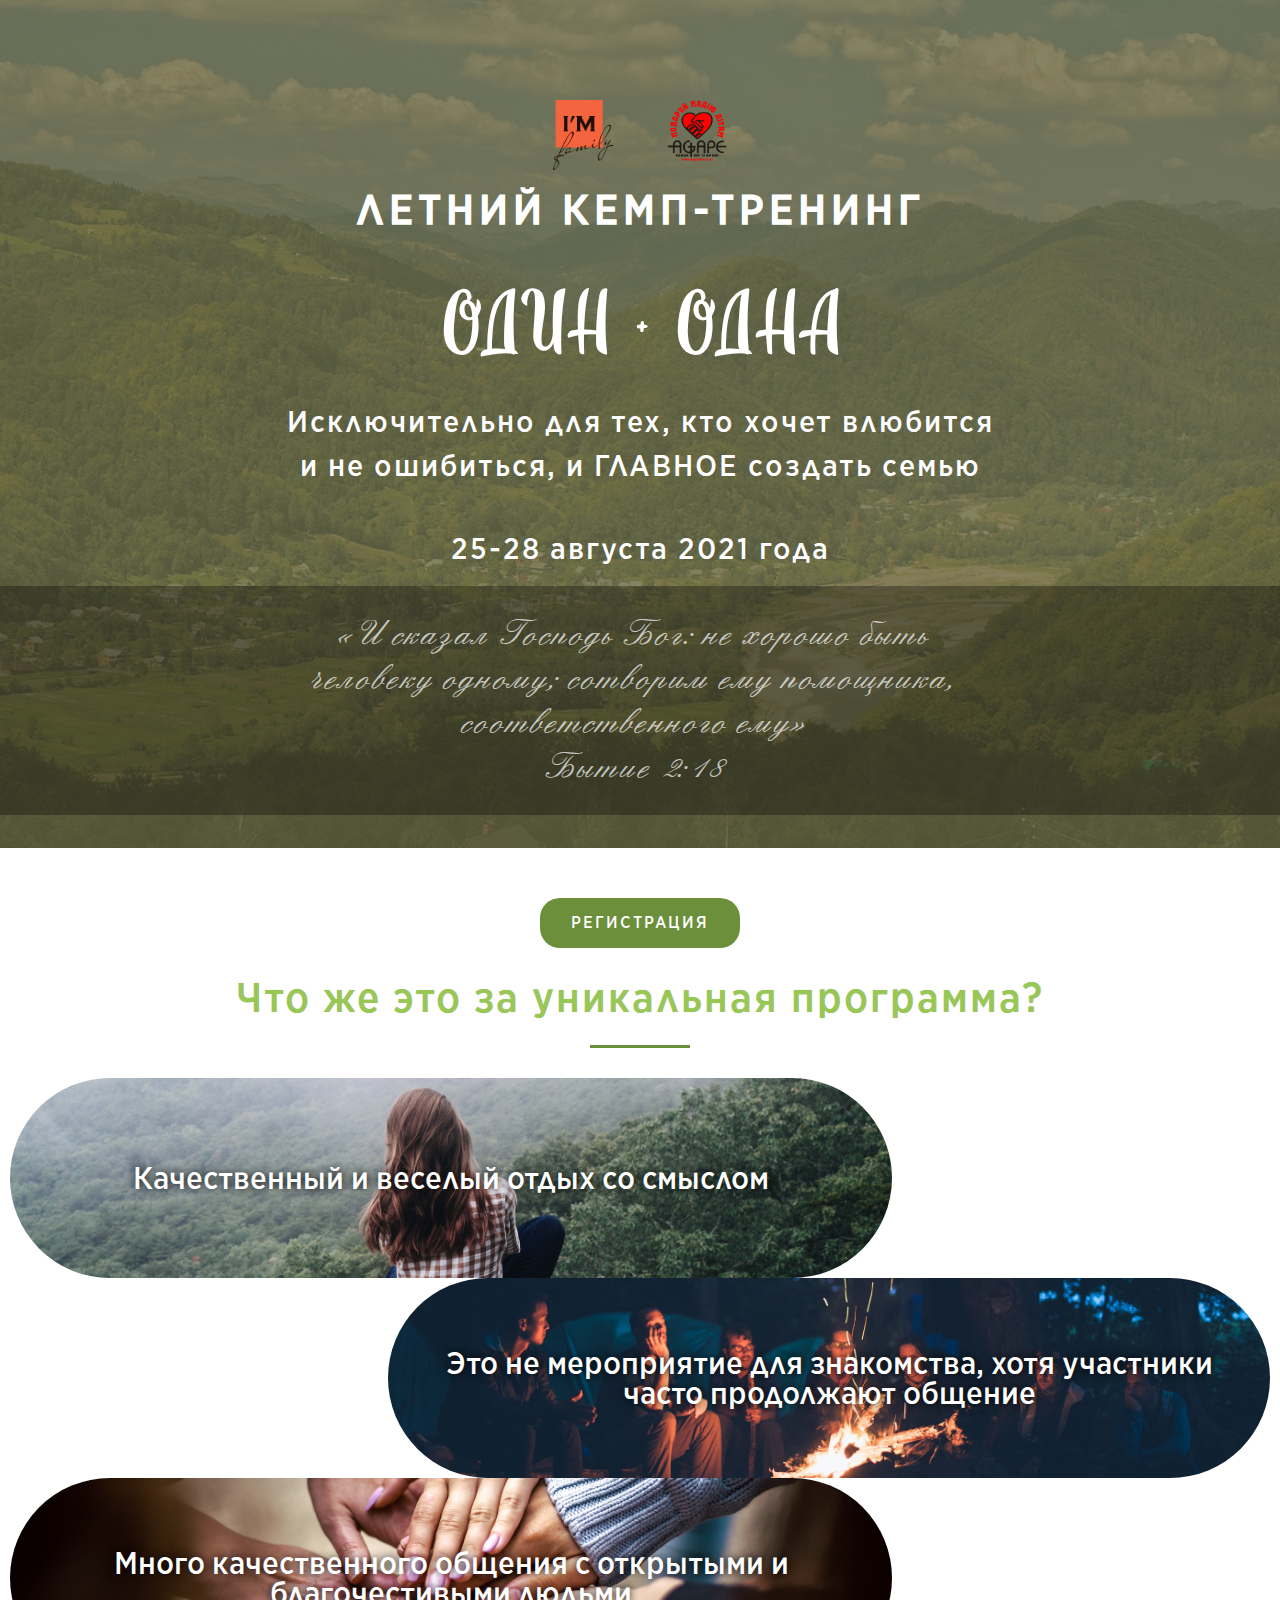
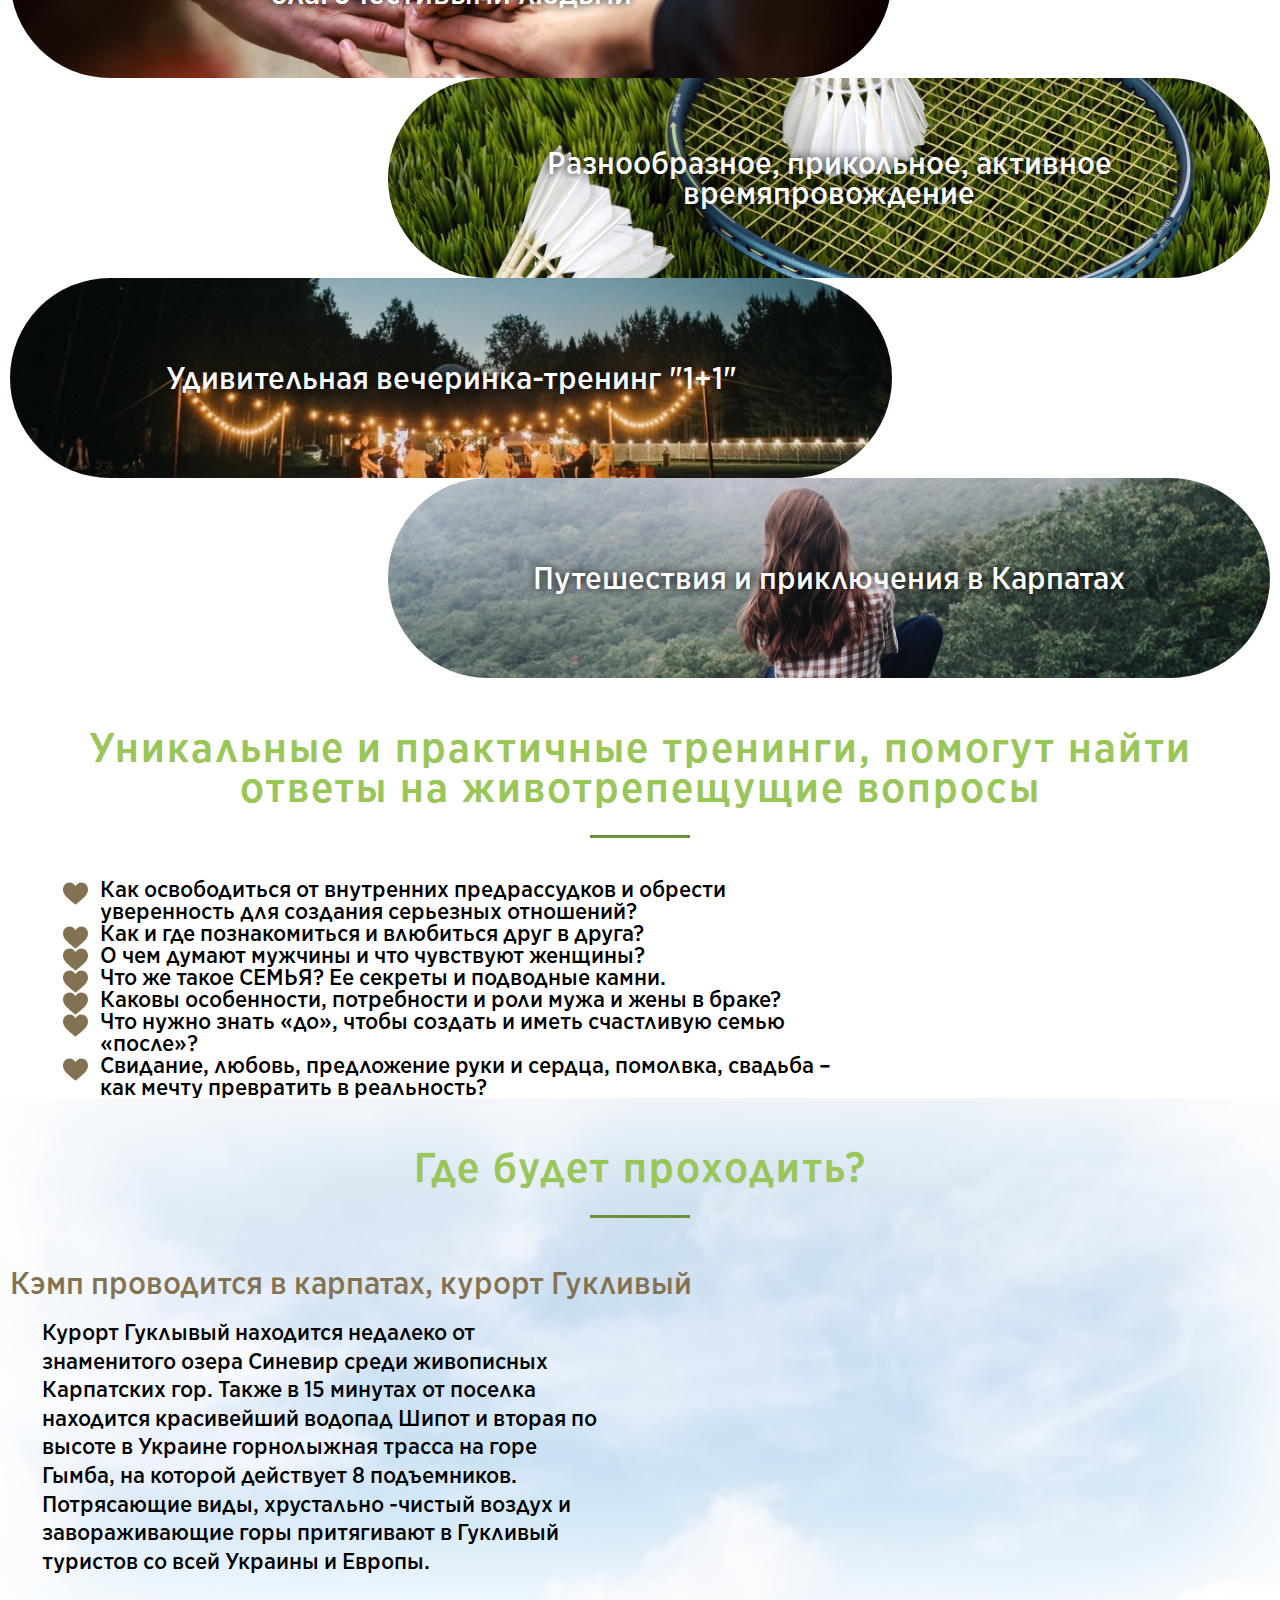
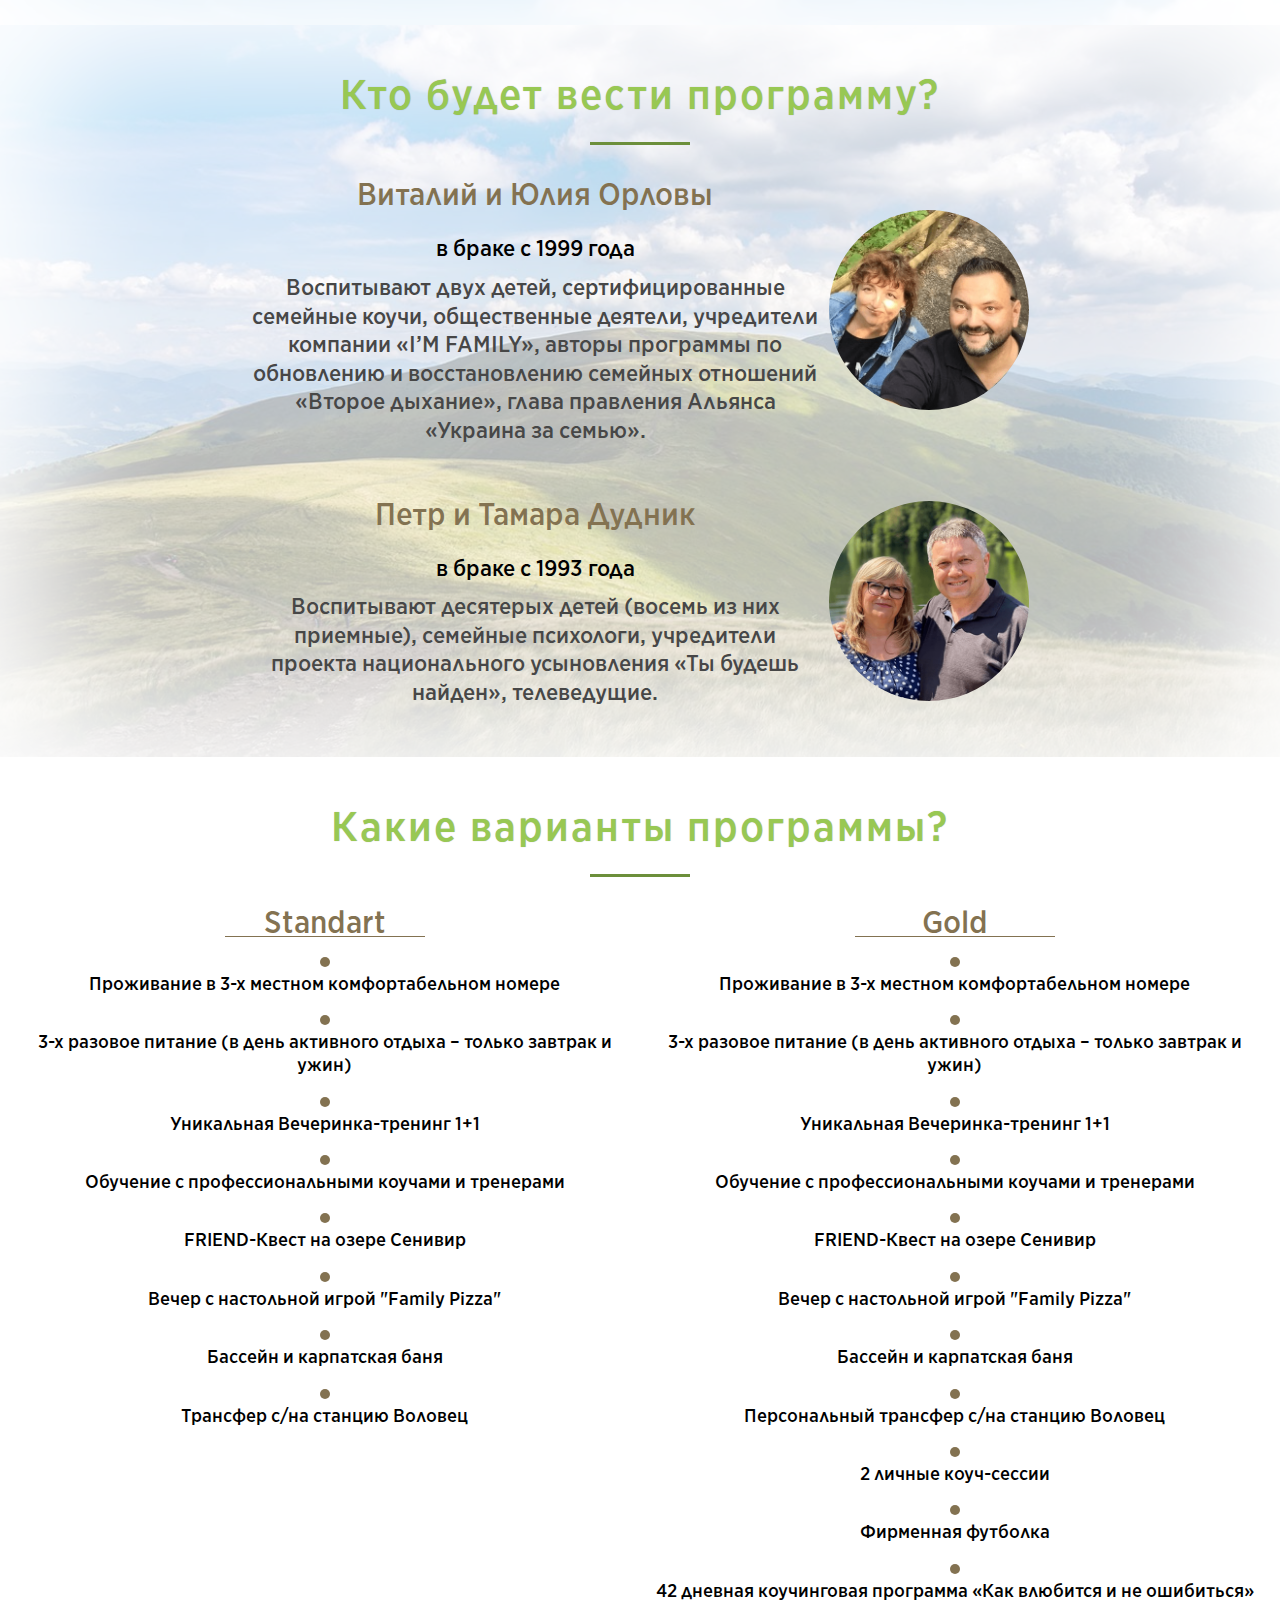
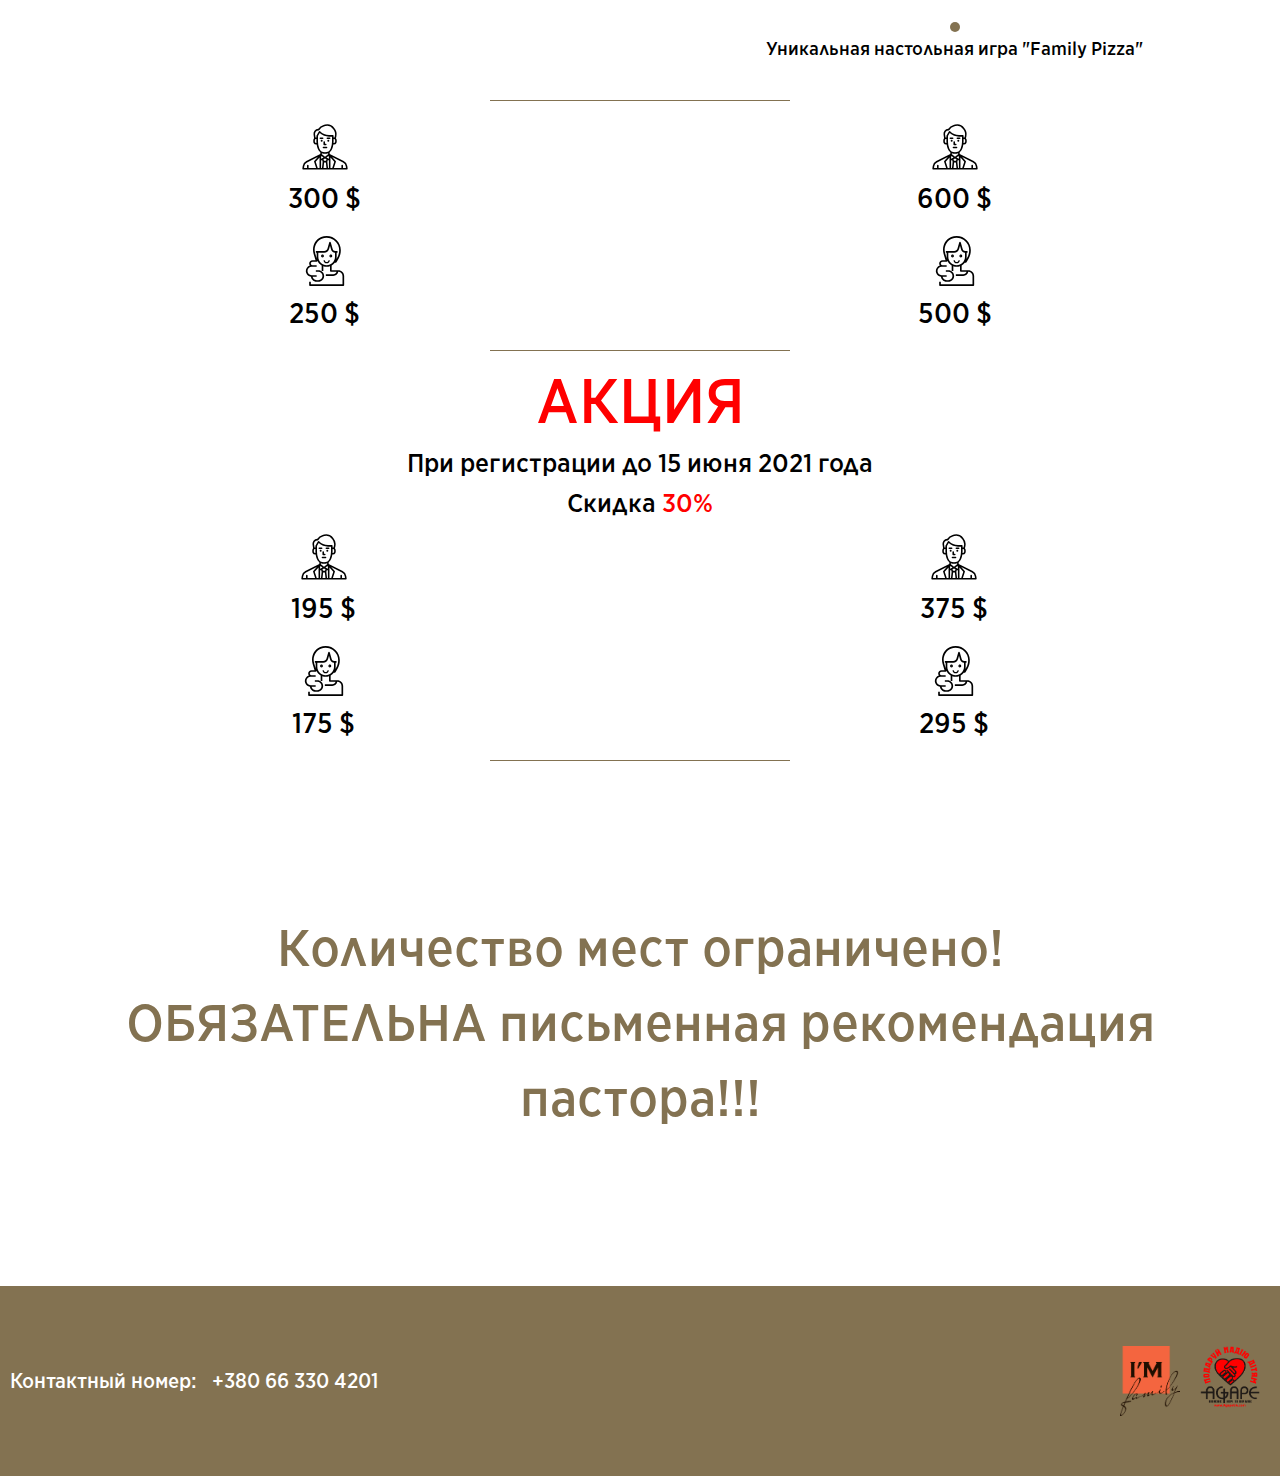
==== index.html @ 0db484cf "26" ====
<!DOCTYPE html>
<html lang="en">
  <head>
    <meta charset="UTF-8" />
    <meta name="viewport" content="width=device-width, initial-scale=1.0" />
    <meta http-equiv="X-UA-Compatible" content="ie=edge" />
    <link rel="stylesheet" href="./css/style.css" />
    <title>OnePluseOne</title>
  </head>
  <body>
    <header></header>
    <main>
      <section class="first_screen">
        <div class="blur"></div>
        <div class="container">
          <div class="first_screen__logo">
            <div class="first_screen__img">
              <img src="./img/i-m_famaly.png" alt="" />
            </div>
            <div class="first_screen__img">
              <img src="./img/logo-Agape-nev.png" alt="" />
            </div>
          </div>
          <h2>Летний кемп-тренинг</h2>
          <h1>Один + Одна</h1>
          <p>
            Исключительно для тех, кто хочет влюбится и не ошибиться, и ГЛАВНОЕ
            создать семью
          </p>
          <p>25-28 августа 2021 года</p>
          <p class="quote">
            «И сказал Господь Бог: не хорошо быть человеку одному; сотворим ему
            помощника, соответственного ему» <br />
            Бытие 2:18
          </p>
        </div>
        <div class="grey_line"></div>
      </section>
      <section class="about_program">
        <div class="container">
          <div class="registration">
            <a
              href="https://forms.gle/5zPbs9AzMwm9yjP2A"
              class="about_program__reg reg"
              >Регистрация</a
            >
          </div>
          <h3 class="about_program__title title">
            Что же это за уникальная программа?
          </h3>

          <div class="about_program__item about_program__left_1">
            <p>Качественный и веселый отдых со смыслом</p>
          </div>

          <div class="about_program__container">
            <div class="about_program__item about_program__right_1">
              <p>
                Это не мероприятие для знакомства, хотя участники часто
                продолжают общение
              </p>
            </div>
          </div>
          <div class="about_program__item about_program__left_2">
            <p>
              Много качественного общения с открытыми и благочестивыми людьми
            </p>
          </div>
          <div class="about_program__container">
            <div class="about_program__item about_program__right_2">
              <p>Разнообразное, прикольное, активное времяпровождение</p>
            </div>
          </div>
          <div class="about_program__item about_program__left_3">
            <p>Удивительная вечеринка-тренинг "1+1"</p>
          </div>
          <div class="about_program__container">
            <div class="about_program__item about_program__right_3">
              <p>Путешествия и приключения в Карпатах</p>
            </div>
          </div>
        </div>
      </section>
      <section class="questions">
        <div class="container">
          <h3 class="questions__title title">
            Уникальные и практичные тренинги, помогут найти ответы на
            животрепещущие вопросы
          </h3>
          <ul class="about_program__sub_list">
            <li class="about_program__sub_item">
              Как освободиться от внутренних предрассудков и обрести уверенность
              для создания серьезных отношений?
            </li>
            <li class="about_program__sub_item">
              Как и где познакомиться и влюбиться друг в друга?
            </li>
            <li class="about_program__sub_item">
              О чем думают мужчины и что чувствуют женщины?
            </li>
            <li class="about_program__sub_item">
              Что же такое СЕМЬЯ? Ее секреты и подводные камни.
            </li>
            <li class="about_program__sub_item">
              Каковы особенности, потребности и роли мужа и жены в браке?
            </li>
            <li class="about_program__sub_item">
              Что нужно знать «до», чтобы создать и иметь счастливую семью
              «после»?
            </li>
            <li class="about_program__sub_item">
              Свидание, любовь, предложение руки и сердца, помолвка, свадьба –
              как мечту превратить в реальность?
            </li>
          </ul>
        </div>
      </section>
      <section class="location">
        <div class="blur"></div>
        <div class="container">
          <h3 class="location__title title">Где будет проходить?</h3>
          <h4 class="location__subtitle subtitle">
            Кэмп проводится в карпатах, курорт Гукливый
          </h4>
          <div class="location__row">
            <div class="location__item location__info">
              <p>
                Курорт Гуклывый находится недалеко от знаменитого озера Синевир
                среди живописных Карпатских гор. Также в 15 минутах от поселка
                находится красивейший водопад Шипот и вторая по высоте в Украине
                горнолыжная трасса на горе Гымба, на которой действует 8
                подъемников. Потрясающие виды, хрустально -чистый воздух и
                завораживающие горы притягивают в Гукливый туристов со всей
                Украины и Европы.
              </p>
            </div>
            <div class="location__item location__map">
              <iframe
                src="https://www.google.com/maps/embed?pb=!1m18!1m12!1m3!1d42126.249807217006!2d23.211065626160803!3d48.70757169375973!2m3!1f0!2f0!3f0!3m2!1i1024!2i768!4f13.1!3m3!1m2!1s0x4739940dee31368f%3A0xcc2c855ad828491c!2z0JPRg9C60LvQuNCy0YvQuSwg0JfQsNC60LDRgNC_0LDRgtGB0LrQsNGPINC-0LHQu9Cw0YHRgtGMLCA4OTE0MA!5e0!3m2!1sru!2sua!4v1621929484231!5m2!1sru!2sua"
                width="100%"
                height="100%"
                style="border: 0;"
                allowfullscreen=""
                loading="lazy"
              ></iframe>
            </div>
          </div>
        </div>
      </section>
      <section class="speakers">
        <div class="blur"></div>
        <div class="container">
          <h3 class="speakers__title title">Кто будет вести программу?</h3>
          <div class="speakers__row">
            <div class="speakers__item speakers__info">
              <h4 class="speakers__subtitle subtitle">Виталий и Юлия Орловы</h4>
              <p>в браке с 1999 года</p>
              <p>
                Воспитывают двух детей, сертифицированные семейные коучи,
                общественные деятели, учредители компании «I’M FAMILY», авторы
                программы по обновлению и восстановлению семейных отношений
                «Второе дыхание», глава правления Альянса «Украина за семью».
              </p>
            </div>
            <div class="speakers__item speakers__img">
              <img src="./img/Vitaliyyulya.png" alt="" />
            </div>
          </div>
          <div class="speakers__row">
            <div class="speakers__item speakers__info">
              <h4 class="speakers__subtitle subtitle">Петр и Тамара Дудник</h4>
              <p>в браке с 1993 года</p>
              <p>
                Воспитывают десятерых детей (восемь из них приемные), семейные
                психологи, учредители проекта национального усыновления «Ты
                будешь найден», телеведущие.
              </p>
            </div>
            <div class="speakers__item speakers__img">
              <img src="./img/Petertoma.png" alt="" />
            </div>
          </div>
        </div>
      </section>
      <section class="programs">
        <div class="container">
          <h3 class="programs__title title">Какие варианты программы?</h3>
          <div class="programs__row">
            <div class="programs__item standart">
              <h4 class="programs__subtitle subtitle">Standart</h4>
              <ul>
                <li>Проживание в 3-х местном комфортабельном номере</li>
                <li>
                  3-х разовое питание (в день активного отдыха – только завтрак
                  и ужин)
                </li>
                <li>Уникальная Вечеринка-тренинг 1+1</li>
                <li>Обучение с профессиональными коучами и тренерами</li>
                <li>FRIEND-Квест на озере Сенивир</li>
                <li>Вечер с настольной игрой "Family Pizza"</li>
                <li>Бассейн и карпатская баня</li>
                <li>Трансфер с/на станцию Воловец</li>
              </ul>
            </div>
            <div class="programs__item gold">
              <h4 class="programs__subtitle subtitle">Gold</h4>
              <ul>
                <li>Проживание в 3-х местном комфортабельном номере</li>
                <li>
                  3-х разовое питание (в день активного отдыха – только завтрак
                  и ужин)
                </li>
                <li>Уникальная Вечеринка-тренинг 1+1</li>
                <li>Обучение с профессиональными коучами и тренерами</li>
                <li>FRIEND-Квест на озере Сенивир</li>
                <li>Вечер с настольной игрой "Family Pizza"</li>
                <li>Бассейн и карпатская баня</li>
                <li>Персональный трансфер с/на станцию Воловец</li>
                <li>2 личные коуч-сессии</li>
                <li>Фирменная футболка</li>
                <li>
                  42 дневная коучинговая программа «Как влюбится и не ошибиться»
                </li>
                <li>Уникальная настольная игра "Family Pizza"</li>
              </ul>
            </div>
          </div>
        </div>
      </section>
      <section class="price">
        <div class="container">
          <div class="price__row">
            <div class="price__item standart">
              <ul>
                <li>300 $</li>
                <li>
                  250 $
                </li>
              </ul>
            </div>
            <div class="price__item gold">
              <ul>
                <li>600 $</li>
                <li>
                  500 $
                </li>
              </ul>
            </div>
          </div>
        </div>
      </section>
      <section class="sale">
        <div class="container">
          <h3>Акция</h3>
          <p>При регистрации до 15 июня 2021 года</p>
          <p>Скидка <span>30%</span></p>
          <div class="sale__row">
            <div class="sale__item standart">
              <ul>
                <li>195 $</li>
                <li>
                  175 $
                </li>
              </ul>
            </div>
            <div class="sale__item gold">
              <ul>
                <li>375 $</li>
                <li>
                  295 $
                </li>
              </ul>
            </div>
          </div>
        </div>
      </section>
      <section class="important">
        <p>Количество мест ограничено!</p>
        <p><span>обязательна</span> письменная рекомендация пастора!!!</p>
      </section>
    </main>
    <footer>
      <div class="container">
        <div class="footer__row">
          <div class="footer__item footer__info">
            <p>Контактный номер:</p>
            <a href="tel:+380663304201" class="footer__pohne">
              +380 66 330 4201
            </a>
          </div>
          <div class="footer__item footer__img">
            <div class="footer__logo">
              <img src="./img/i-m_famaly.png" alt="" />
            </div>
            <div class="footer__logo">
              <img src="./img/logo-Agape-nev.png" alt="" />
            </div>
          </div>
        </div>
      </div>
    </footer>
  </body>
</html>
---- css/style.css ----
@charset "UTF-8";
/*Обнуление*/
* {
  padding: 0;
  margin: 0;
  border: 0;
}

*,
*:before,
*:after {
  box-sizing: border-box;
}

:focus,
:active {
  outline: none;
}

a {
  text-decoration: none;
  color: black;
}

a:focus,
a:active {
  outline: none;
}

nav,
footer,
header,
aside {
  display: block;
}

html,
body {
  height: 100%;
  width: 100%;
  font-size: 100%;
  line-height: 1;
  font-size: 14px;
  -ms-text-size-adjust: 100%;
  -moz-text-size-adjust: 100%;
  -webkit-text-size-adjust: 100%;
}

input,
button,
textarea {
  font-family: inherit;
}

input::-ms-clear {
  display: none;
}

button {
  cursor: pointer;
}

button::-moz-focus-inner {
  padding: 0;
  border: 0;
}

a,
a:visited {
  text-decoration: none;
}

a:hover {
  text-decoration: none;
}

span:hover {
  cursor: default;
}

ul li {
  list-style: none;
}

img {
  vertical-align: top;
}

h1,
h2,
h3,
h4,
h5,
h6 {
  font-size: inherit;
  font-weight: inherit;
}

input[type=text]::-ms-clear {
  display: none;
  width: 0;
  height: 0;
}

input[type=text]::-ms-reveal {
  display: none;
  width: 0;
  height: 0;
}

input::-webkit-search-decoration,
input::-webkit-search-cancel-button,
input::-webkit-search-results-button,
input::-webkit-search-results-decoration {
  display: none;
}

/*--------------------*/
@font-face {
  font-family: "GardenCM";
  src: url("../fonts/14153.otf");
}
@font-face {
  font-family: "English157";
  src: url("../fonts/18872.ttf");
}
@font-face {
  font-family: "mrKindlyJasmineG";
  src: url("../fonts/19516.otf");
}
@font-face {
  font-family: "Aullia";
  src: url("../fonts/Aullia DEMO.eot");
  src: local("☺"), url("../fonts/Aullia DEMO.woff") format("woff"), url("../fonts/Aullia DEMO.ttf") format("truetype"), url("../fonts/Aullia DEMO.svg") format("svg");
  font-weight: normal;
  font-style: normal;
}
body {
  font-family: GardenCM;
}

main {
  position: relative;
}

.container {
  max-width: 1366px;
  margin: 0 auto;
  padding: 0 10px;
}

.first_screen {
  text-align: center;
  padding: 100px 0 60px 0;
  background: url("../img/first.jpg") 50% 50%/cover no-repeat;
  color: #fff;
  position: relative;
  z-index: -2;
}
.first_screen .blur {
  position: absolute;
  height: 100%;
  width: 100%;
  top: 0;
  opacity: 0.8;
  background: #666742;
  z-index: -1;
}
.first_screen h2 {
  margin: 0 0 40px;
  font-size: 40px;
  text-transform: uppercase;
  letter-spacing: 5px;
  font-weight: 600;
}
.first_screen h1 {
  margin: 0 0 30px;
  font-family: mrKindlyJasmineG;
  font-size: 100px;
  font-weight: 500;
  text-transform: uppercase;
}
.first_screen p {
  font-size: 29px;
  margin: 0 0 40px;
  letter-spacing: 2px;
  line-height: 1.5;
}
.first_screen p:first-child {
  margin: 0 0 20px;
}
.first_screen p:last-child {
  margin: 0;
  font-family: English157;
  font-size: 37px;
  letter-spacing: 2px;
  line-height: 1.2;
}
.first_screen .container {
  max-width: 730px;
}

.first_screen__logo {
  display: flex;
  justify-content: center;
  margin: 0 0 20px 0;
}
.first_screen__logo .first_screen__img {
  flex: 0 1 16%;
}
.first_screen__logo .first_screen__img img {
  width: 60px;
}

.quote {
  opacity: 0.7;
  font-size: 22px;
  letter-spacing: 2px;
}

.grey_line {
  position: absolute;
  width: 100%;
  height: 27%;
  background-color: rgba(0, 0, 0, 0.31);
  bottom: 33px;
  z-index: -1;
}

.about_program {
  padding: 50px 0;
  position: relative;
}

.registration {
  text-align: center;
  margin-bottom: 30px;
}

.reg {
  color: #fff;
  background-color: #6c8f3b;
  display: inline-block;
  padding: 10px;
  border-radius: 20px;
  width: 200px;
  height: 50px;
  line-height: 30px;
  text-transform: uppercase;
  letter-spacing: 2px;
  font-size: 16px;
}

.title {
  font-size: 40px;
  color: #98c853;
  position: relative;
  text-align: center;
  padding: 0 0 30px;
  margin: 0 0 30px;
  letter-spacing: 2px;
  text-shadow: 0 0 1px rgba(0, 0, 0, 0.3);
}
.title:before {
  content: "";
  display: inline-block;
  height: 3px;
  width: 100px;
  background-color: #6c8f3b;
  position: absolute;
  right: calc(50% - 50px);
  bottom: 0;
}

.about_program__list {
  font-size: 25px;
  line-height: 1.5;
}

.about_program__container {
  display: flex;
  justify-content: flex-end;
}

.about_program__item {
  display: flex;
  align-items: center;
  justify-content: center;
  width: 70%;
  height: 200px;
  border-radius: 100px;
  overflow: hidden;
  color: #fff;
  font-size: 30px;
  text-align: center;
  padding: 0 15px;
  text-shadow: 0 0 10px #000;
}

.about_program__left_1 {
  background: url("../img/image-1.jpg") 50% 40%/cover no-repeat;
}

.about_program__right_1 {
  background: url("../img/image-2.jpg") 50% 60%/cover no-repeat;
}

.about_program__left_2 {
  background: url("../img/image-3.jpg") 50% 50%/cover no-repeat;
}

.about_program__right_2 {
  background: url("../img/image-4.jpg") 50% 50%/cover no-repeat;
}

.about_program__left_3 {
  background: url("../img/image-5.jpg") 50% 70%/cover no-repeat;
}

.about_program__right_3 {
  background: url("../img/image-1.jpg") 50% 40%/cover no-repeat;
}

.about_program__sub_list {
  max-width: 850px;
  font-size: 22px;
  padding: 10px 0 0 50px;
}

.about_program__sub_item {
  position: relative;
  padding: 0 0 0 40px;
}
.about_program__sub_item:before {
  position: absolute;
  top: 3px;
  left: 3px;
  content: "";
  display: inline-block;
  width: 25px;
  height: 25px;
  background: url("../img/like.svg") 50% 50%/cover no-repeat;
}

.location {
  padding: 50px 0;
  background: url("../img/clouds.jpeg") 50% 50%/cover no-repeat;
  position: relative;
  z-index: 0;
  box-shadow: inset 0 0 150px 50px white;
}
.location .blur {
  position: absolute;
  height: 100%;
  width: 100%;
  top: 0;
  opacity: 0.7;
  background: #fff;
  z-index: -1;
}

.location__title {
  margin: 0 0 50px;
}

.subtitle {
  font-size: 30px;
  color: #837251;
  margin: 0 0 20px;
}

.location__row {
  display: flex;
  justify-content: space-around;
}

.location__item {
  flex: 0 1 45%;
}

.location__info {
  font-size: 22px;
  line-height: 1.3;
}

.speakers {
  padding: 50px 0;
  background: url("../img/mount.jpg") 50% 50%/cover no-repeat;
  position: relative;
  z-index: -2;
  box-shadow: inset 0 0 150px 50px white;
}
.speakers .blur {
  position: absolute;
  height: 100%;
  width: 100%;
  top: 0;
  opacity: 0.7;
  background: #fff;
  z-index: -1;
}

.speakers__row {
  display: flex;
  justify-content: center;
  align-items: center;
  margin-bottom: 50px;
}
.speakers__row:last-child {
  margin-bottom: 0;
}

.speakers__item {
  margin: 0 5px;
  flex: 0 1 45%;
}

.speakers__info {
  text-align: center;
  font-size: 22px;
  line-height: 1.3;
}
.speakers__info p {
  margin-bottom: 10px;
}
.speakers__info p:last-child {
  margin-bottom: 0;
  color: #474747;
}

.speakers__img {
  border-radius: 50%;
  overflow: hidden;
  max-width: 200px;
  max-height: 200px;
}
.speakers__img img {
  width: 100%;
}

.programs {
  padding: 50px 0 20px;
  position: relative;
}
.programs:before {
  content: "";
  display: inline-block;
  width: 300px;
  height: 1px;
  position: absolute;
  background-color: #837251;
  bottom: 0;
  left: calc(50% - 150px);
}

.programs__row {
  display: flex;
  justify-content: space-around;
}

.programs__item {
  flex: 0 1 48%;
  text-align: center;
}
.programs__item ul {
  font-size: 18px;
  line-height: 1.3;
}
.programs__item ul li {
  padding: 15px 0 0 0;
  position: relative;
  margin-bottom: 20px;
}
.programs__item ul li:before {
  content: "";
  display: inline-block;
  width: 10px;
  height: 10px;
  border-radius: 50%;
  background-color: #837251;
  position: absolute;
  top: 0;
  left: calc(50% - 5px);
}

.programs__subtitle {
  position: relative;
}
.programs__subtitle:after {
  content: "";
  position: absolute;
  display: inline-block;
  height: 1px;
  width: 200px;
  background-color: #837251;
  bottom: 0;
  left: calc(50% - 100px);
}

.price {
  padding: 20px 0 20px 0;
  position: relative;
}
.price:before {
  content: "";
  display: inline-block;
  width: 300px;
  height: 1px;
  position: absolute;
  background-color: #837251;
  bottom: 0;
  left: calc(50% - 150px);
}

.price__row {
  display: flex;
  justify-content: space-around;
}

.price__item {
  text-align: center;
}
.price__item ul {
  font-size: 27px;
  line-height: 1.3;
}
.price__item ul li {
  padding: 15px 0 0 0;
  position: relative;
  margin-bottom: 20px;
}
.price__item ul li:last-child {
  margin-bottom: 0;
}

.price .standart li {
  padding: 60px 0 0 0;
  position: relative;
}
.price .standart li::before {
  content: "";
  display: inline-block;
  width: 50px;
  height: 50px;
  background: url("../img/man.svg") 50% 50%/cover no-repeat;
  position: absolute;
  top: 0;
  left: calc(50% - 25px);
}
.price .standart li:last-child::before {
  content: "";
  display: inline-block;
  width: 50px;
  height: 50px;
  background: url("../img/woman.svg") 50% 50%/cover no-repeat;
  position: absolute;
  top: 0;
  left: calc(50% - 25px);
}

.price .gold li {
  padding: 60px 0 0 0;
  position: relative;
}
.price .gold li::before {
  content: "";
  display: inline-block;
  width: 50px;
  height: 50px;
  background: url("../img/man.svg") 50% 50%/cover no-repeat;
  position: absolute;
  top: 0;
  left: calc(50% - 25px);
}
.price .gold li:last-child::before {
  content: "";
  display: inline-block;
  width: 50px;
  height: 50px;
  background: url("../img/woman.svg") 50% 50%/cover no-repeat;
  position: absolute;
  top: 0;
  left: calc(50% - 25px);
}

.sale {
  padding: 20px 0 20px 0;
  position: relative;
  text-align: center;
}
.sale:before {
  content: "";
  display: inline-block;
  width: 300px;
  height: 1px;
  position: absolute;
  background-color: #837251;
  bottom: 0;
  left: calc(50% - 150px);
}
.sale h3 {
  font-size: 60px;
  text-transform: uppercase;
  color: red;
  margin-bottom: 20px;
}
.sale p {
  font-size: 25px;
  margin-bottom: 15px;
}
.sale p:last-child {
  margin-bottom: 0;
}
.sale p span {
  color: red;
}

.sale__row {
  display: flex;
  justify-content: space-around;
}

.sale__item {
  text-align: center;
}
.sale__item ul {
  font-size: 27px;
  line-height: 1.3;
}
.sale__item ul li {
  padding: 15px 0 0 0;
  position: relative;
  margin-bottom: 20px;
}
.sale__item ul li:last-child {
  margin-bottom: 0;
}

.sale .standart li {
  padding: 60px 0 0 0;
  position: relative;
}
.sale .standart li::before {
  content: "";
  display: inline-block;
  width: 50px;
  height: 50px;
  background: url("../img/man.svg") 50% 50%/cover no-repeat;
  position: absolute;
  top: 0;
  left: calc(50% - 25px);
}
.sale .standart li:last-child::before {
  content: "";
  display: inline-block;
  width: 50px;
  height: 50px;
  background: url("../img/woman.svg") 50% 50%/cover no-repeat;
  position: absolute;
  top: 0;
  left: calc(50% - 25px);
}

.sale .gold li {
  padding: 60px 0 0 0;
  position: relative;
}
.sale .gold li::before {
  content: "";
  display: inline-block;
  width: 50px;
  height: 50px;
  background: url("../img/man.svg") 50% 50%/cover no-repeat;
  position: absolute;
  top: 0;
  left: calc(50% - 25px);
}
.sale .gold li:last-child::before {
  content: "";
  display: inline-block;
  width: 50px;
  height: 50px;
  background: url("../img/woman.svg") 50% 50%/cover no-repeat;
  position: absolute;
  top: 0;
  left: calc(50% - 25px);
}

.important {
  padding: 150px 0;
  text-align: center;
  font-size: 50px;
  line-height: 1.5;
  color: #837251;
}
.important span {
  text-transform: uppercase;
}

footer {
  padding: 50px 0;
  background-color: #837251;
}

.footer__row {
  display: flex;
  justify-content: space-between;
  align-items: center;
}

.footer__item {
  flex: 1 1 50%;
}

.footer__info {
  display: flex;
  font-size: 20px;
  align-items: center;
  color: #fff;
}
.footer__info p {
  padding: 0 15px 0 0;
  display: inline-block;
}
.footer__info a {
  display: inline-block;
  color: #fff;
}

.footer__img {
  display: flex;
  justify-content: flex-end;
}
.footer__img img {
  width: 60px;
}

.footer__logo {
  padding: 10px;
}

@media (max-width: 800px) {
  .first_screen {
    padding: 80px 0 20px 0;
  }
  .first_screen h2 {
    font-size: 20px;
    line-height: 1.3;
  }
  .first_screen h1 {
    font-size: 70px;
  }
  .first_screen p {
    font-size: 20px;
    line-height: 1.5;
  }
  .first_screen p:first-child {
    margin: 0 0 20px;
  }
  .first_screen p:last-child {
    font-size: 27px;
    line-height: 1.2;
  }

  .grey_line {
    height: 28%;
    bottom: 0;
  }

  .about_program {
    padding: 50px 0;
  }

  .title {
    font-size: 32px;
    padding: 0 0 20px;
    margin: 0 0 20px;
  }
  .title:before {
    width: 100px;
    right: calc(50% - 50px);
    bottom: 0;
  }

  .about_program__item {
    font-size: 20px;
  }

  .about_program__sub_list {
    max-width: 850px;
    font-size: 18px;
    padding: 10px 0 0;
    text-align: center;
  }

  .about_program__sub_item {
    position: relative;
    padding: 30px 0 0 0;
    margin-bottom: 10px;
  }
  .about_program__sub_item:before {
    position: absolute;
    top: 0px;
    left: calc(50% - 12.5px);
    content: "";
    display: inline-block;
    width: 25px;
    height: 25px;
  }

  .location {
    padding: 50px 0;
  }

  .location__title {
    margin: 0 0 50px;
  }

  .subtitle {
    font-size: 20px;
    color: #837251;
    margin: 0 0 20px;
  }

  .location__row {
    display: flex;
    justify-content: space-around;
    flex-direction: column;
  }

  .location__item {
    flex: 0 1 45%;
    margin-bottom: 10px;
  }
  .location__item:last-child {
    margin-bottom: 0;
  }

  .location__info {
    font-size: 18px;
    line-height: 1.3;
  }

  .speakers {
    padding: 30px 0;
    position: relative;
    z-index: -2;
    box-shadow: inset 0 0 150px 50px white;
  }
  .speakers .blur {
    position: absolute;
    height: 100%;
    width: 100%;
    top: 0;
    opacity: 0.7;
    background: #fff;
    z-index: -1;
  }

  .speakers__row {
    display: flex;
    justify-content: center;
    align-items: center;
    flex-direction: column-reverse;
    margin-bottom: 30px;
  }
  .speakers__row:last-child {
    margin-bottom: 50px;
  }

  .speakers__item {
    margin: 0 5px 10px;
    flex: 0 1 45%;
  }

  .speakers__info {
    text-align: center;
    font-size: 22px;
    line-height: 1.3;
  }
  .speakers__info p {
    margin-bottom: 10px;
  }
  .speakers__info p:last-child {
    margin-bottom: 0;
    color: #474747;
  }

  .speakers__img {
    border-radius: 50%;
    overflow: hidden;
    max-width: 200px;
    max-height: 200px;
  }
  .speakers__img img {
    width: 100%;
  }

  .programs {
    padding: 50px 0 20px;
    position: relative;
  }
  .programs:before {
    content: "";
    display: inline-block;
    width: 200px;
    height: 1px;
    position: absolute;
    background-color: #837251;
    bottom: 0;
    left: calc(50% - 100px);
  }

  .programs__row {
    display: flex;
    justify-content: space-around;
  }

  .programs__item {
    flex: 0 1 48%;
    text-align: center;
  }
  .programs__item ul {
    font-size: 12px;
    line-height: 1.3;
  }
  .programs__item ul li {
    padding: 15px 0 0 0;
    position: relative;
    margin-bottom: 20px;
  }
  .programs__item ul li:before {
    content: "";
    display: inline-block;
    width: 10px;
    height: 10px;
    border-radius: 50%;
    background-color: #837251;
    position: absolute;
    top: 0;
    left: calc(50% - 5px);
  }

  .programs__subtitle {
    position: relative;
  }
  .programs__subtitle:after {
    content: "";
    position: absolute;
    display: inline-block;
    height: 1px;
    width: 100px;
    background-color: #837251;
    bottom: 0;
    left: calc(50% - 50px);
  }

  .price {
    padding: 20px 0 20px 0;
    position: relative;
  }
  .price:before {
    content: "";
    display: inline-block;
    width: 200px;
    height: 1px;
    position: absolute;
    background-color: #837251;
    bottom: 0;
    left: calc(50% - 100px);
  }

  .price__row {
    display: flex;
    justify-content: space-around;
  }

  .price__item {
    text-align: center;
  }
  .price__item ul {
    font-size: 27px;
    line-height: 1.3;
  }
  .price__item ul li {
    padding: 15px 0 0 0;
    position: relative;
    margin-bottom: 20px;
  }
  .price__item ul li:last-child {
    margin-bottom: 0;
  }

  .price .standart li {
    padding: 60px 0 0 0;
    position: relative;
  }
  .price .standart li::before {
    content: "";
    display: inline-block;
    width: 50px;
    height: 50px;
    position: absolute;
    top: 0;
    left: calc(50% - 25px);
  }
  .price .standart li:last-child::before {
    content: "";
    display: inline-block;
    width: 50px;
    height: 50px;
    position: absolute;
    top: 0;
    left: calc(50% - 25px);
  }

  .price .gold li {
    padding: 60px 0 0 0;
    position: relative;
  }
  .price .gold li::before {
    content: "";
    display: inline-block;
    width: 50px;
    height: 50px;
    position: absolute;
    top: 0;
    left: calc(50% - 25px);
  }
  .price .gold li:last-child::before {
    content: "";
    display: inline-block;
    width: 50px;
    height: 50px;
    position: absolute;
    top: 0;
    left: calc(50% - 25px);
  }

  .sale {
    padding: 20px 0 20px 0;
    position: relative;
    text-align: center;
  }
  .sale:before {
    content: "";
    display: inline-block;
    width: 200px;
    height: 1px;
    position: absolute;
    background-color: #837251;
    bottom: 0;
    left: calc(50% - 100px);
  }
  .sale h3 {
    font-size: 60px;
    text-transform: uppercase;
    color: red;
    margin-bottom: 20px;
  }
  .sale p {
    font-size: 25px;
    margin-bottom: 15px;
  }
  .sale p:last-child {
    margin-bottom: 0;
  }
  .sale p span {
    color: red;
  }

  .sale__row {
    display: flex;
    justify-content: space-around;
  }

  .sale__item {
    text-align: center;
  }
  .sale__item ul {
    font-size: 27px;
    line-height: 1.3;
  }
  .sale__item ul li {
    padding: 15px 0 0 0;
    position: relative;
    margin-bottom: 20px;
  }
  .sale__item ul li:last-child {
    margin-bottom: 0;
  }

  .sale .standart li {
    padding: 60px 0 0 0;
    position: relative;
  }
  .sale .standart li::before {
    content: "";
    display: inline-block;
    width: 50px;
    height: 50px;
    position: absolute;
    top: 0;
    left: calc(50% - 25px);
  }
  .sale .standart li:last-child::before {
    content: "";
    display: inline-block;
    width: 50px;
    height: 50px;
    position: absolute;
    top: 0;
    left: calc(50% - 25px);
  }

  .sale .gold li {
    padding: 60px 0 0 0;
    position: relative;
  }
  .sale .gold li::before {
    content: "";
    display: inline-block;
    width: 50px;
    height: 50px;
    position: absolute;
    top: 0;
    left: calc(50% - 25px);
  }
  .sale .gold li:last-child::before {
    content: "";
    display: inline-block;
    width: 50px;
    height: 50px;
    position: absolute;
    top: 0;
    left: calc(50% - 25px);
  }

  .important {
    padding: 30px 10px;
    font-size: 30px;
  }
  .important p {
    margin-bottom: 10px;
  }
  .important p:last-child {
    margin-bottom: 0;
  }
  .important span {
    text-transform: uppercase;
  }

  footer {
    padding: 20px 0;
  }

  .footer__row {
    flex-direction: column;
  }

  .footer__info {
    margin: 0 0 10px;
    font-size: 14px;
  }

  .footer__img img {
    width: 60px;
  }

  .footer__logo {
    padding: 0 10px;
  }
}
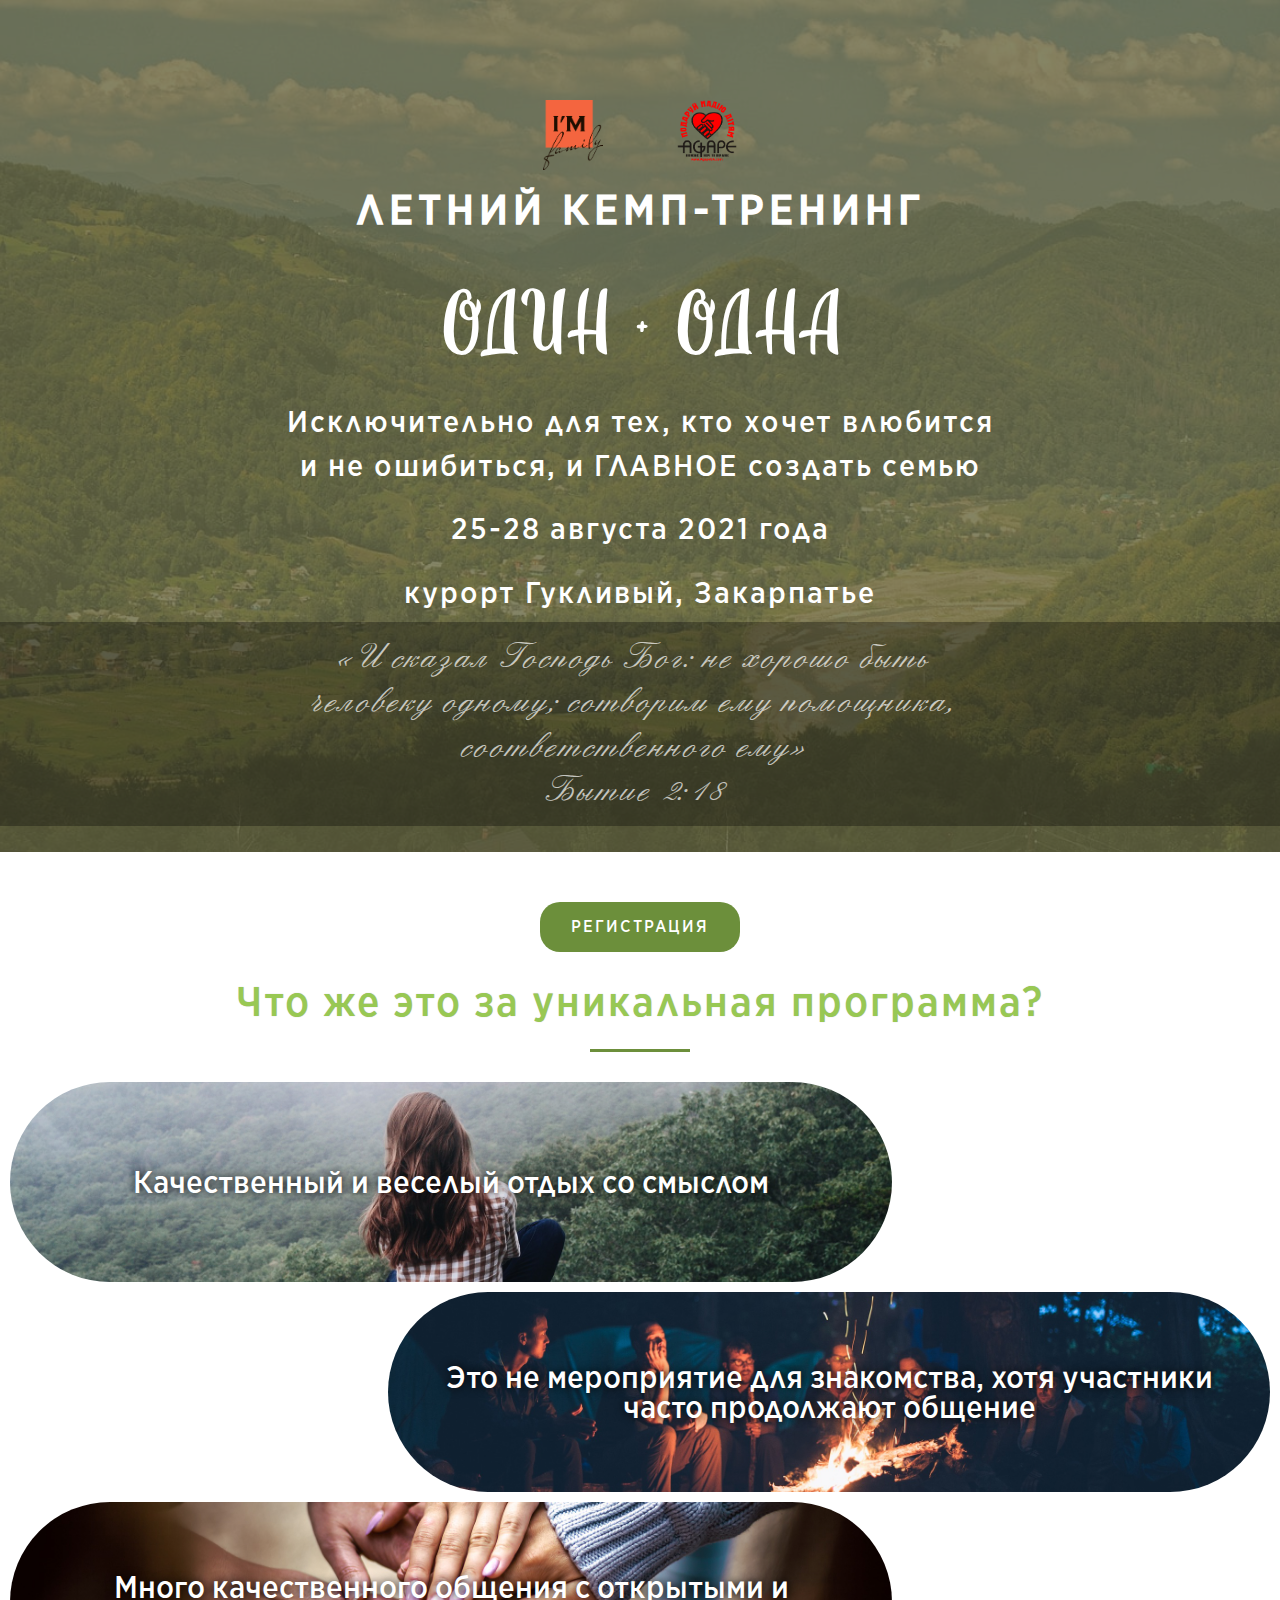
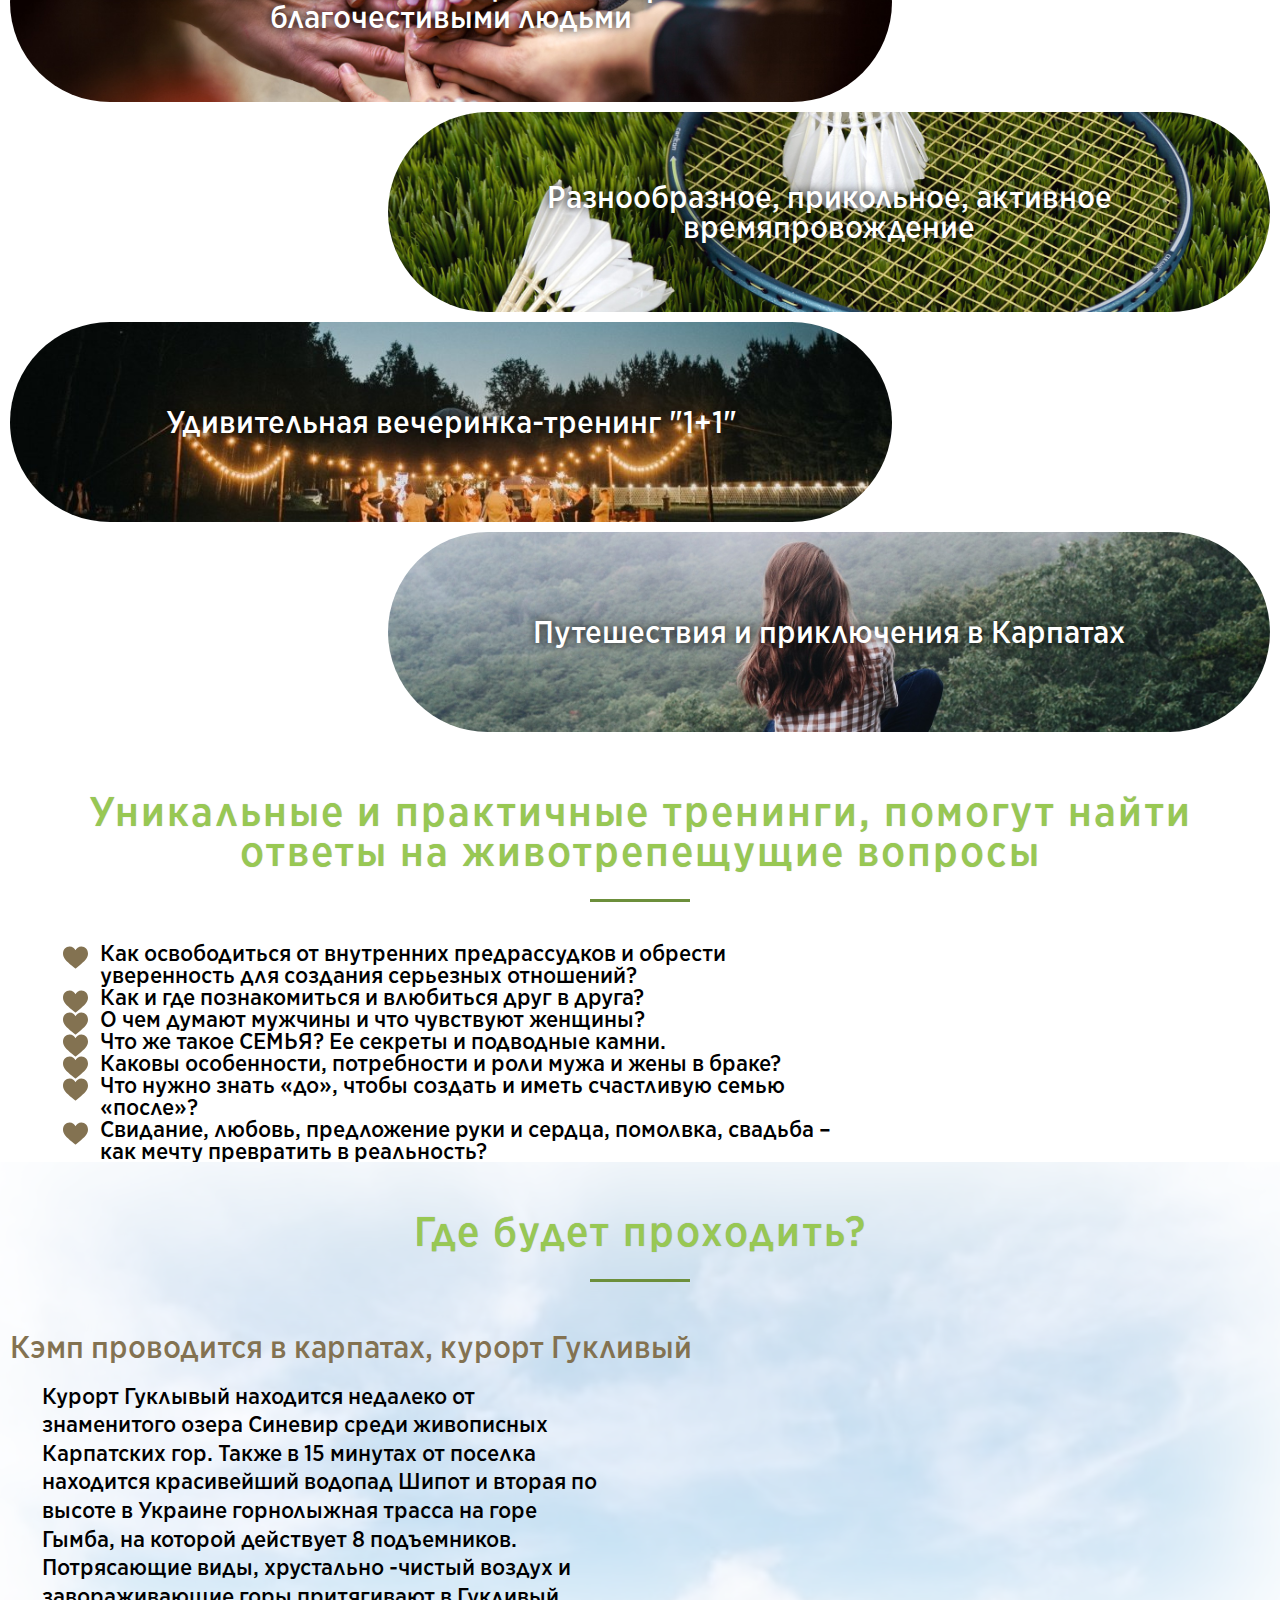
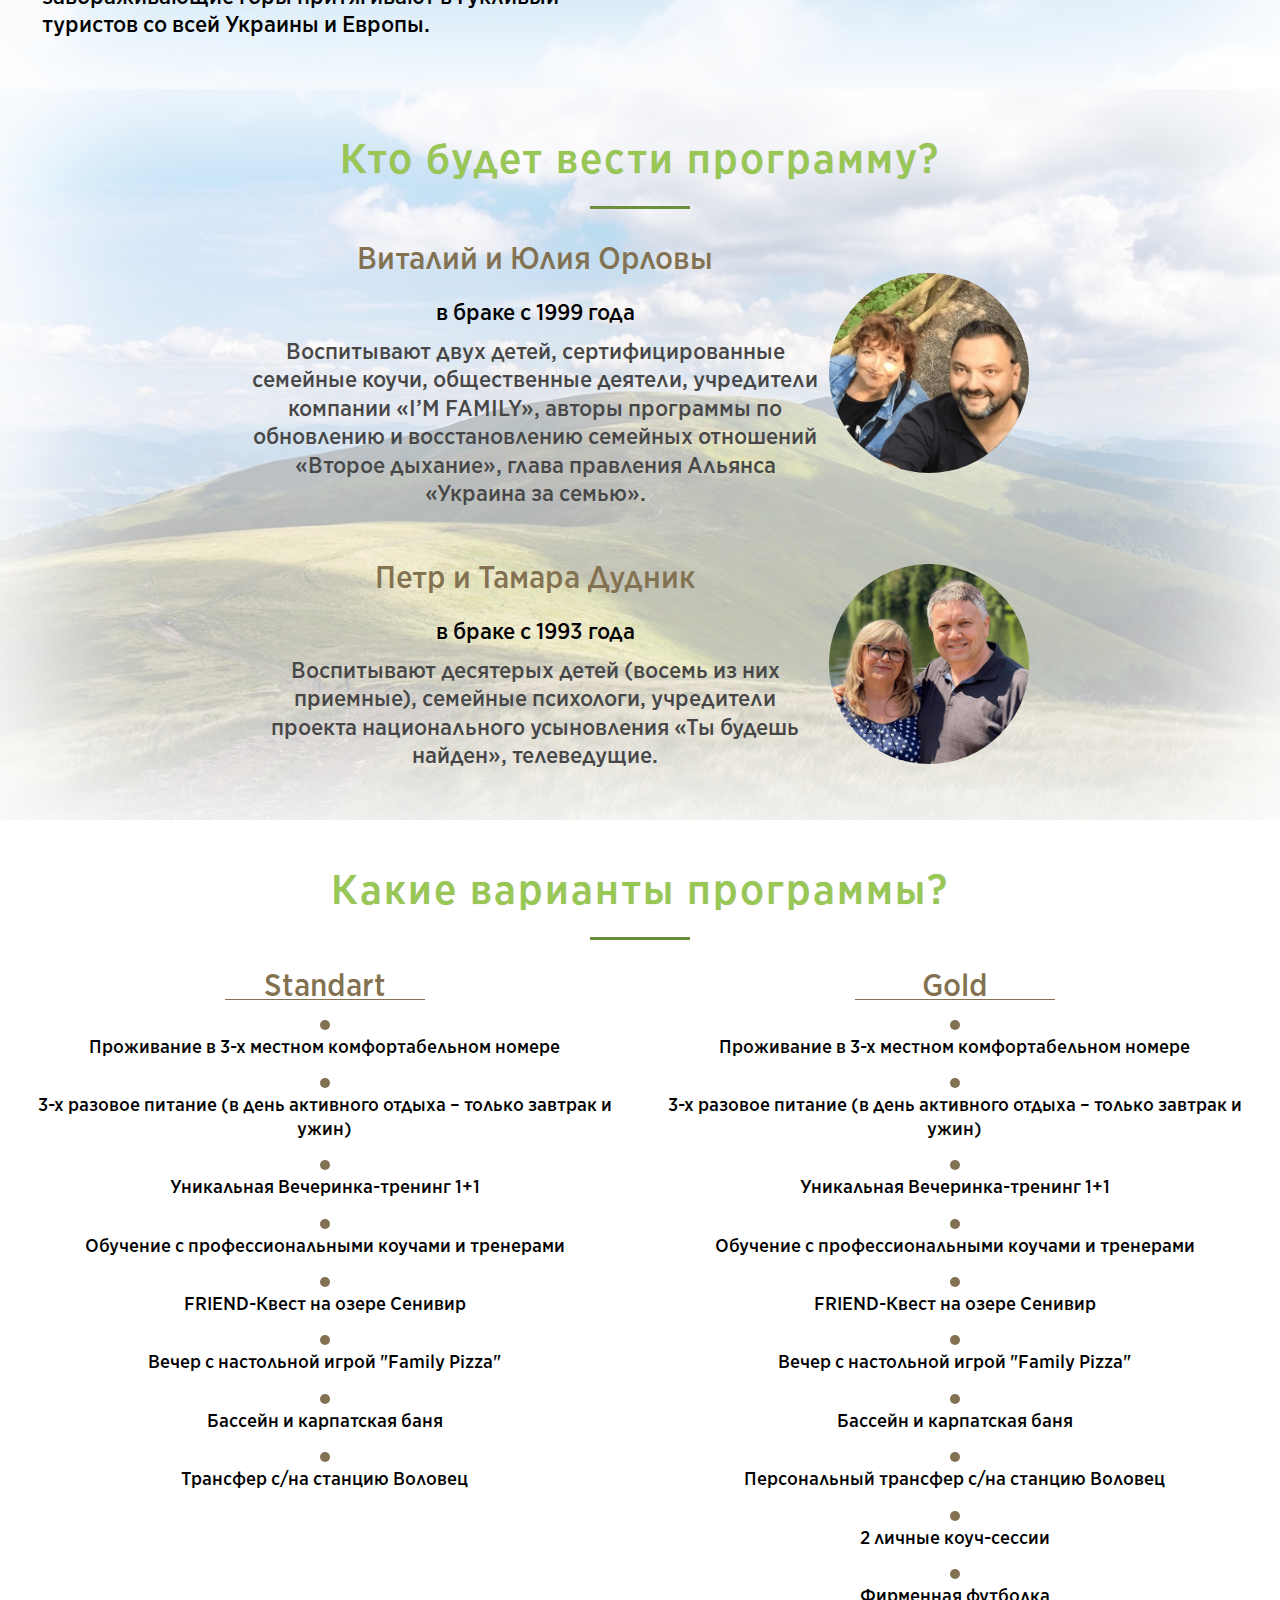
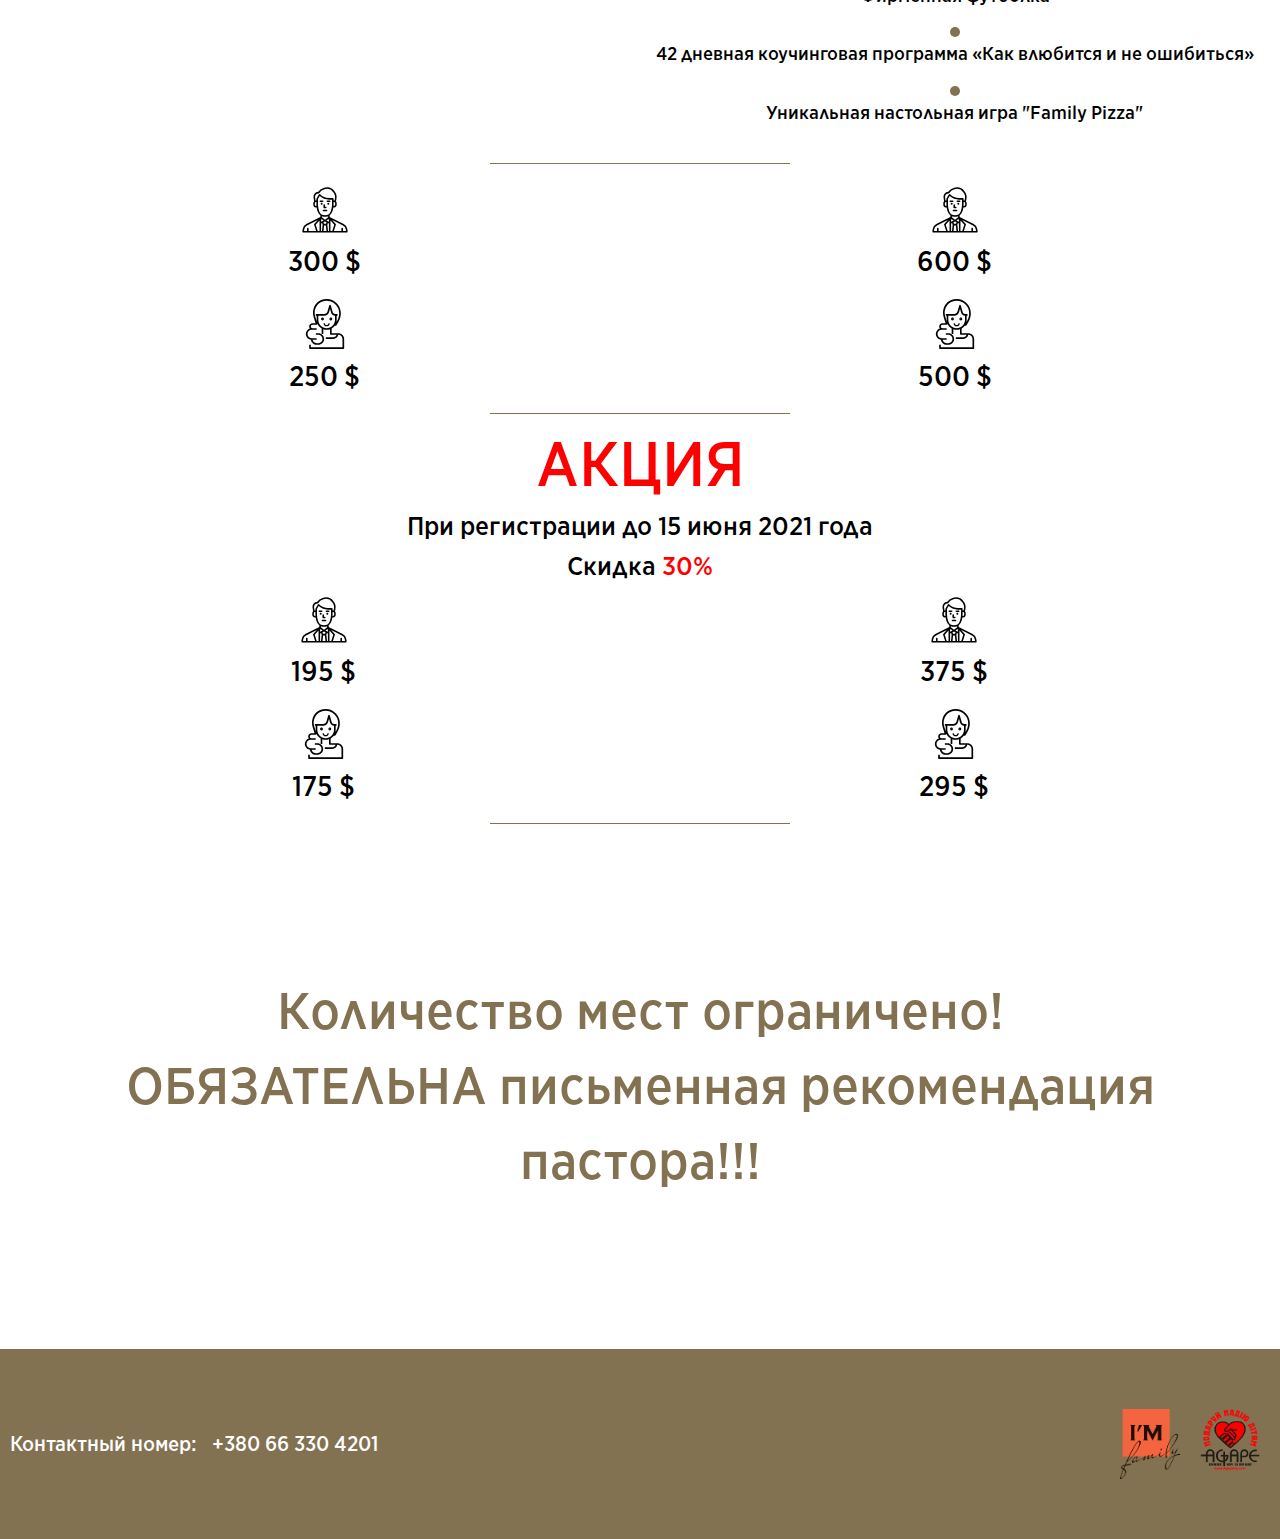
==== commit 4c0ca312: "рлорбо" ====
--- a/index.html
+++ b/index.html
@@ -28,6 +28,7 @@
             создать семью
           </p>
           <p>25-28 августа 2021 года</p>
+          <p>курорт Гукливый, Закарпатье</p>
           <p class="quote">
             «И сказал Господь Бог: не хорошо быть человеку одному; сотворим ему
             помощника, соответственного ему» <br />
--- a/css/style.css
+++ b/css/style.css
@@ -151,7 +151,7 @@
 
 .first_screen {
   text-align: center;
-  padding: 100px 0 60px 0;
+  padding: 100px 0 40px 0;
   background: url("../img/first.jpg") 50% 50%/cover no-repeat;
   color: #fff;
   position: relative;
@@ -182,12 +182,9 @@
 }
 .first_screen p {
   font-size: 29px;
-  margin: 0 0 40px;
+  margin: 0 0 20px;
   letter-spacing: 2px;
   line-height: 1.5;
-}
-.first_screen p:first-child {
-  margin: 0 0 20px;
 }
 .first_screen p:last-child {
   margin: 0;
@@ -206,7 +203,7 @@
   margin: 0 0 20px 0;
 }
 .first_screen__logo .first_screen__img {
-  flex: 0 1 16%;
+  flex: 0 1 19%;
 }
 .first_screen__logo .first_screen__img img {
   width: 60px;
@@ -221,9 +218,9 @@
 .grey_line {
   position: absolute;
   width: 100%;
-  height: 27%;
+  height: 24%;
   background-color: rgba(0, 0, 0, 0.31);
-  bottom: 33px;
+  bottom: 3%;
   z-index: -1;
 }
 
@@ -280,6 +277,7 @@
 .about_program__container {
   display: flex;
   justify-content: flex-end;
+  margin: 10px 0;
 }
 
 .about_program__item {
@@ -753,9 +751,13 @@
   .first_screen p {
     font-size: 20px;
     line-height: 1.5;
+    margin: 0;
   }
   .first_screen p:first-child {
-    margin: 0 0 20px;
+    margin: 0 0 10px;
+  }
+  .first_screen p:nth-child(2) {
+    margin: 0 0 5px;
   }
   .first_screen p:last-child {
     font-size: 27px;
@@ -786,26 +788,8 @@
     font-size: 20px;
   }
 
-  .about_program__sub_list {
-    max-width: 850px;
-    font-size: 18px;
-    padding: 10px 0 0;
-    text-align: center;
-  }
-
-  .about_program__sub_item {
-    position: relative;
-    padding: 30px 0 0 0;
-    margin-bottom: 10px;
-  }
-  .about_program__sub_item:before {
-    position: absolute;
-    top: 0px;
-    left: calc(50% - 12.5px);
-    content: "";
-    display: inline-block;
-    width: 25px;
-    height: 25px;
+  .questions__title {
+    font-size: 20px;
   }
 
   .location {
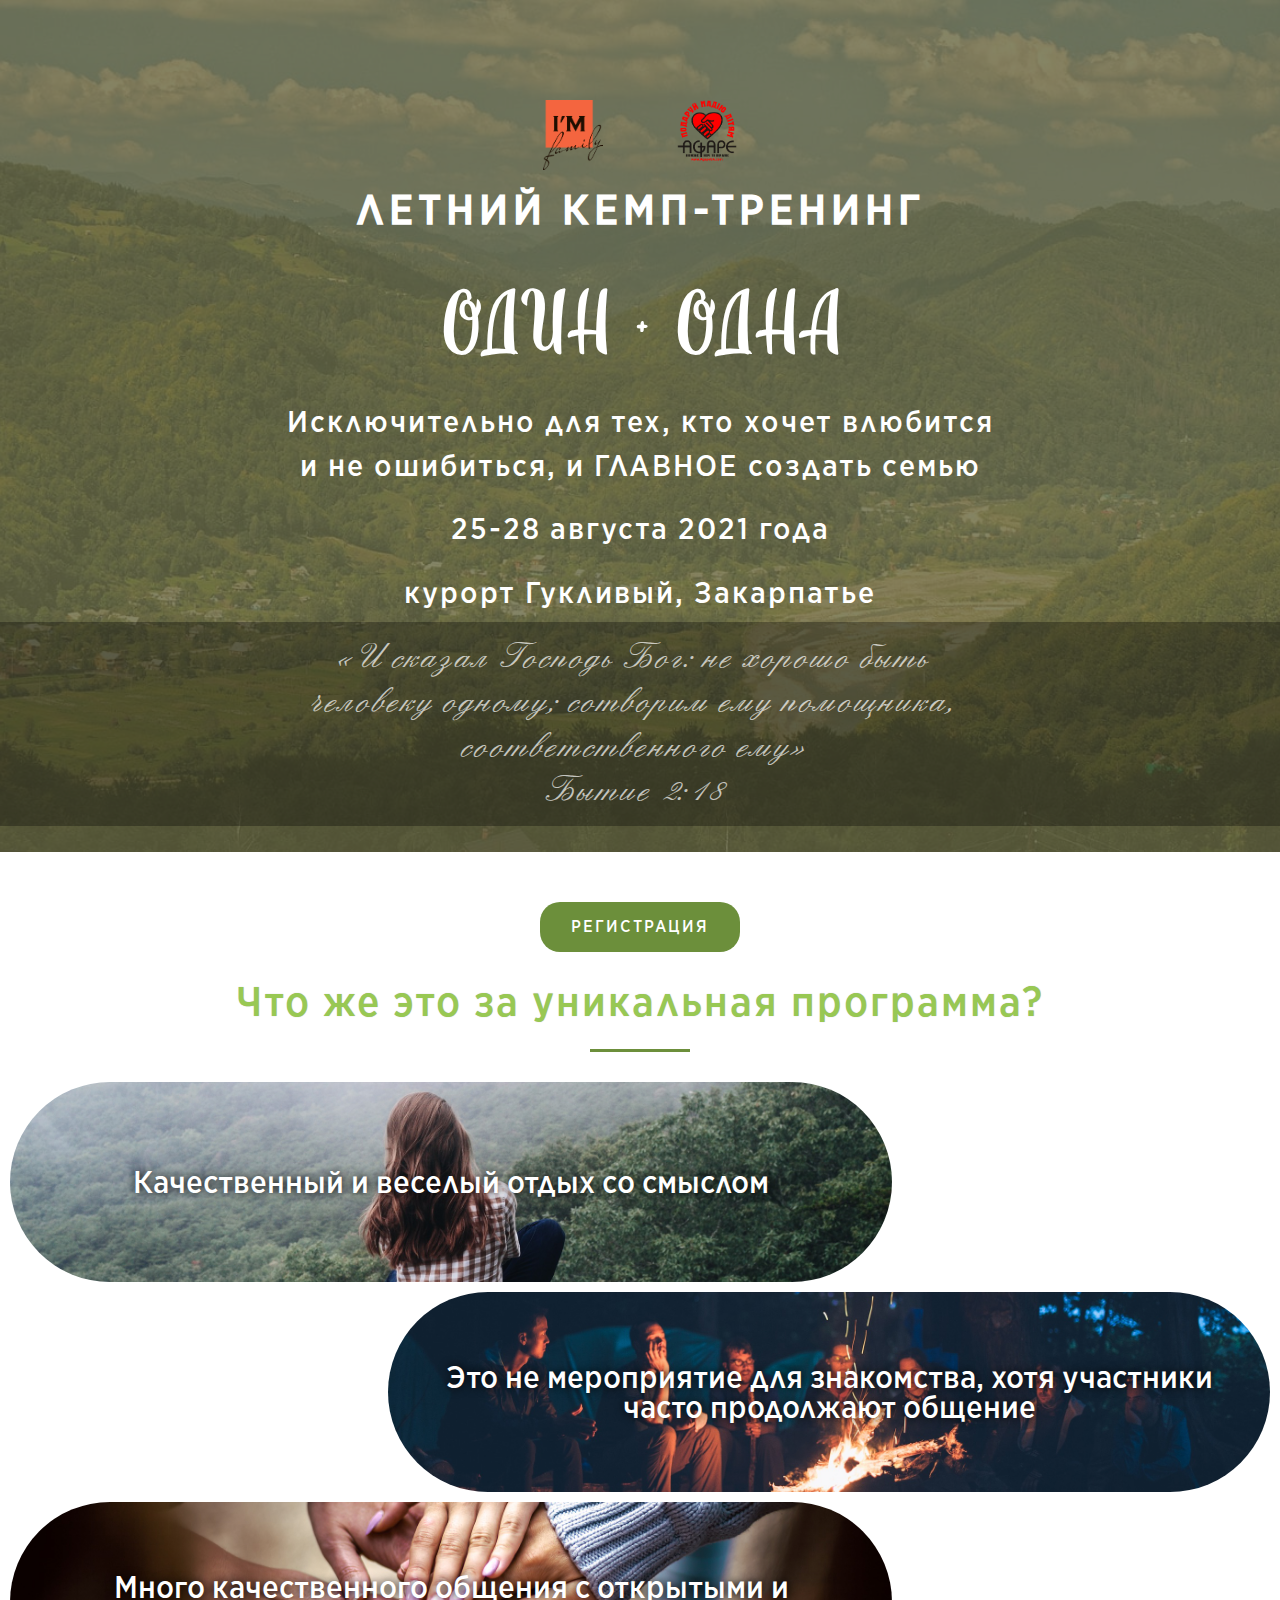
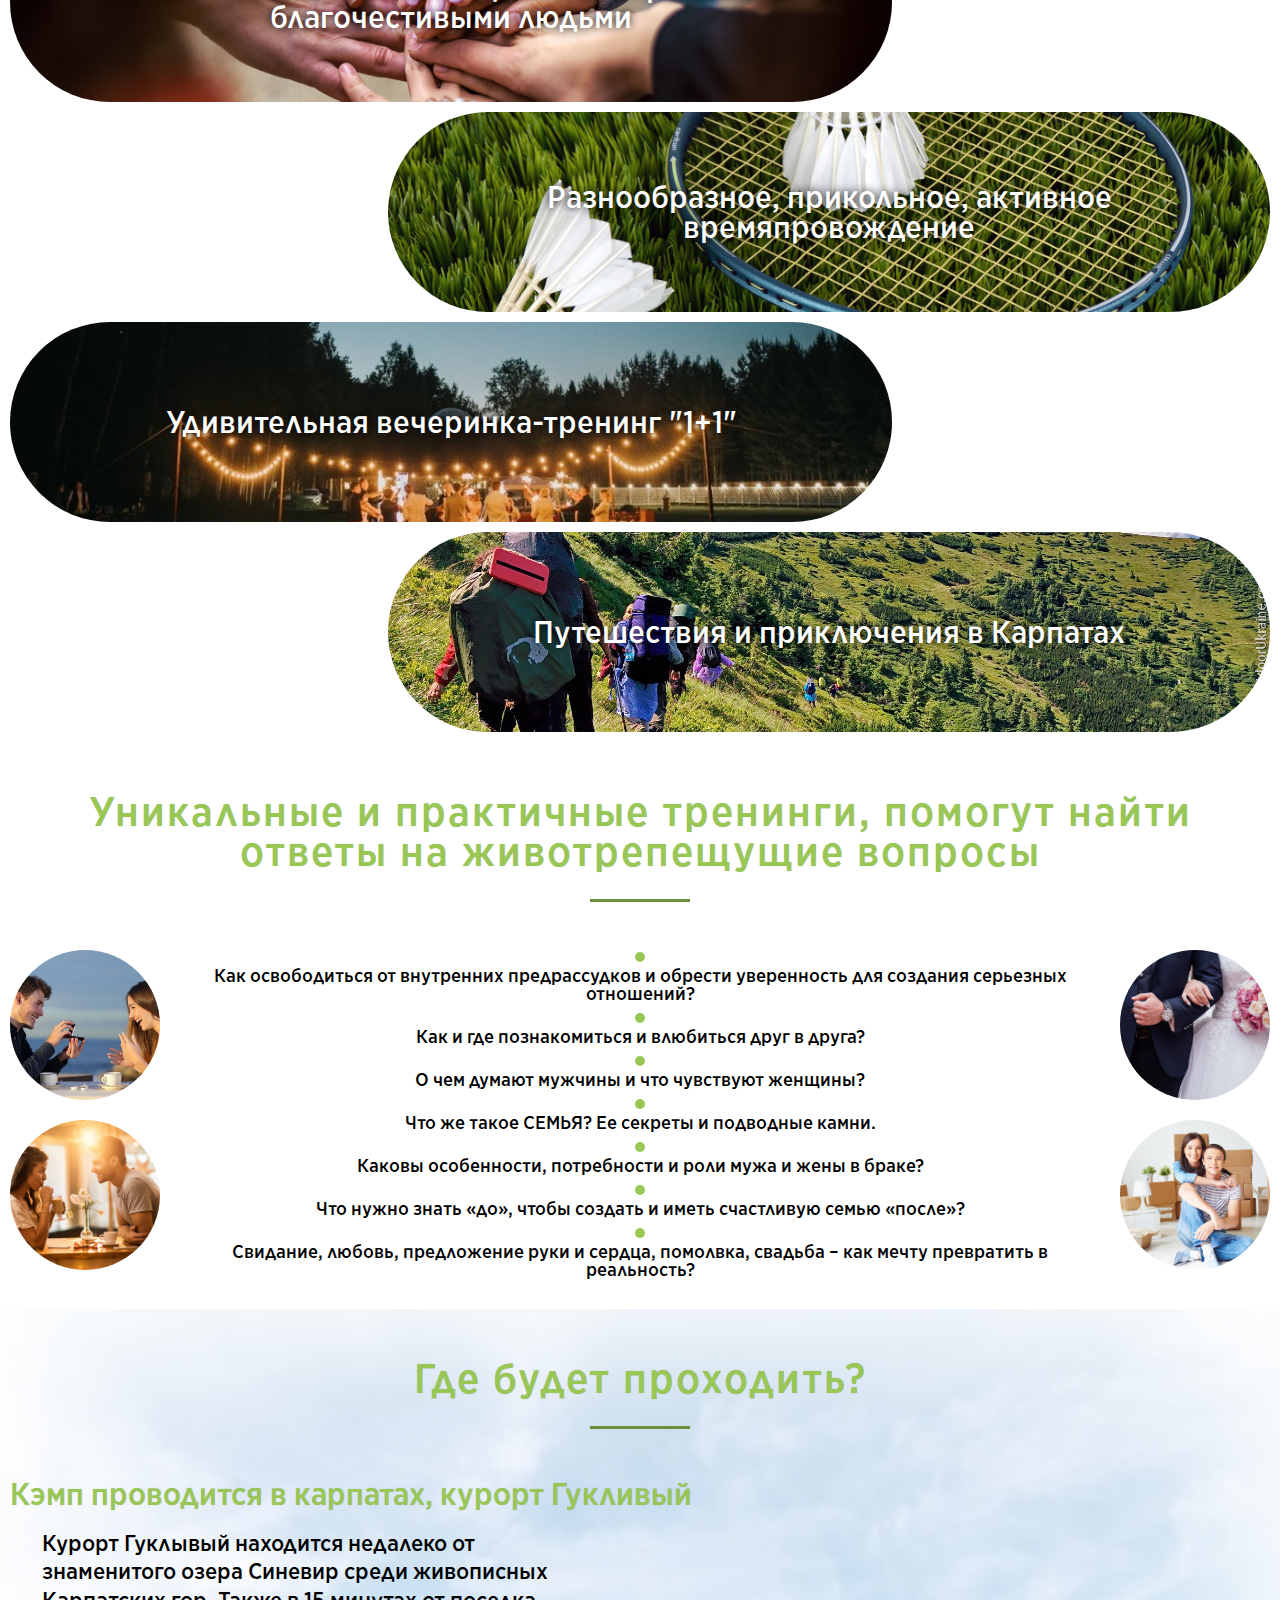
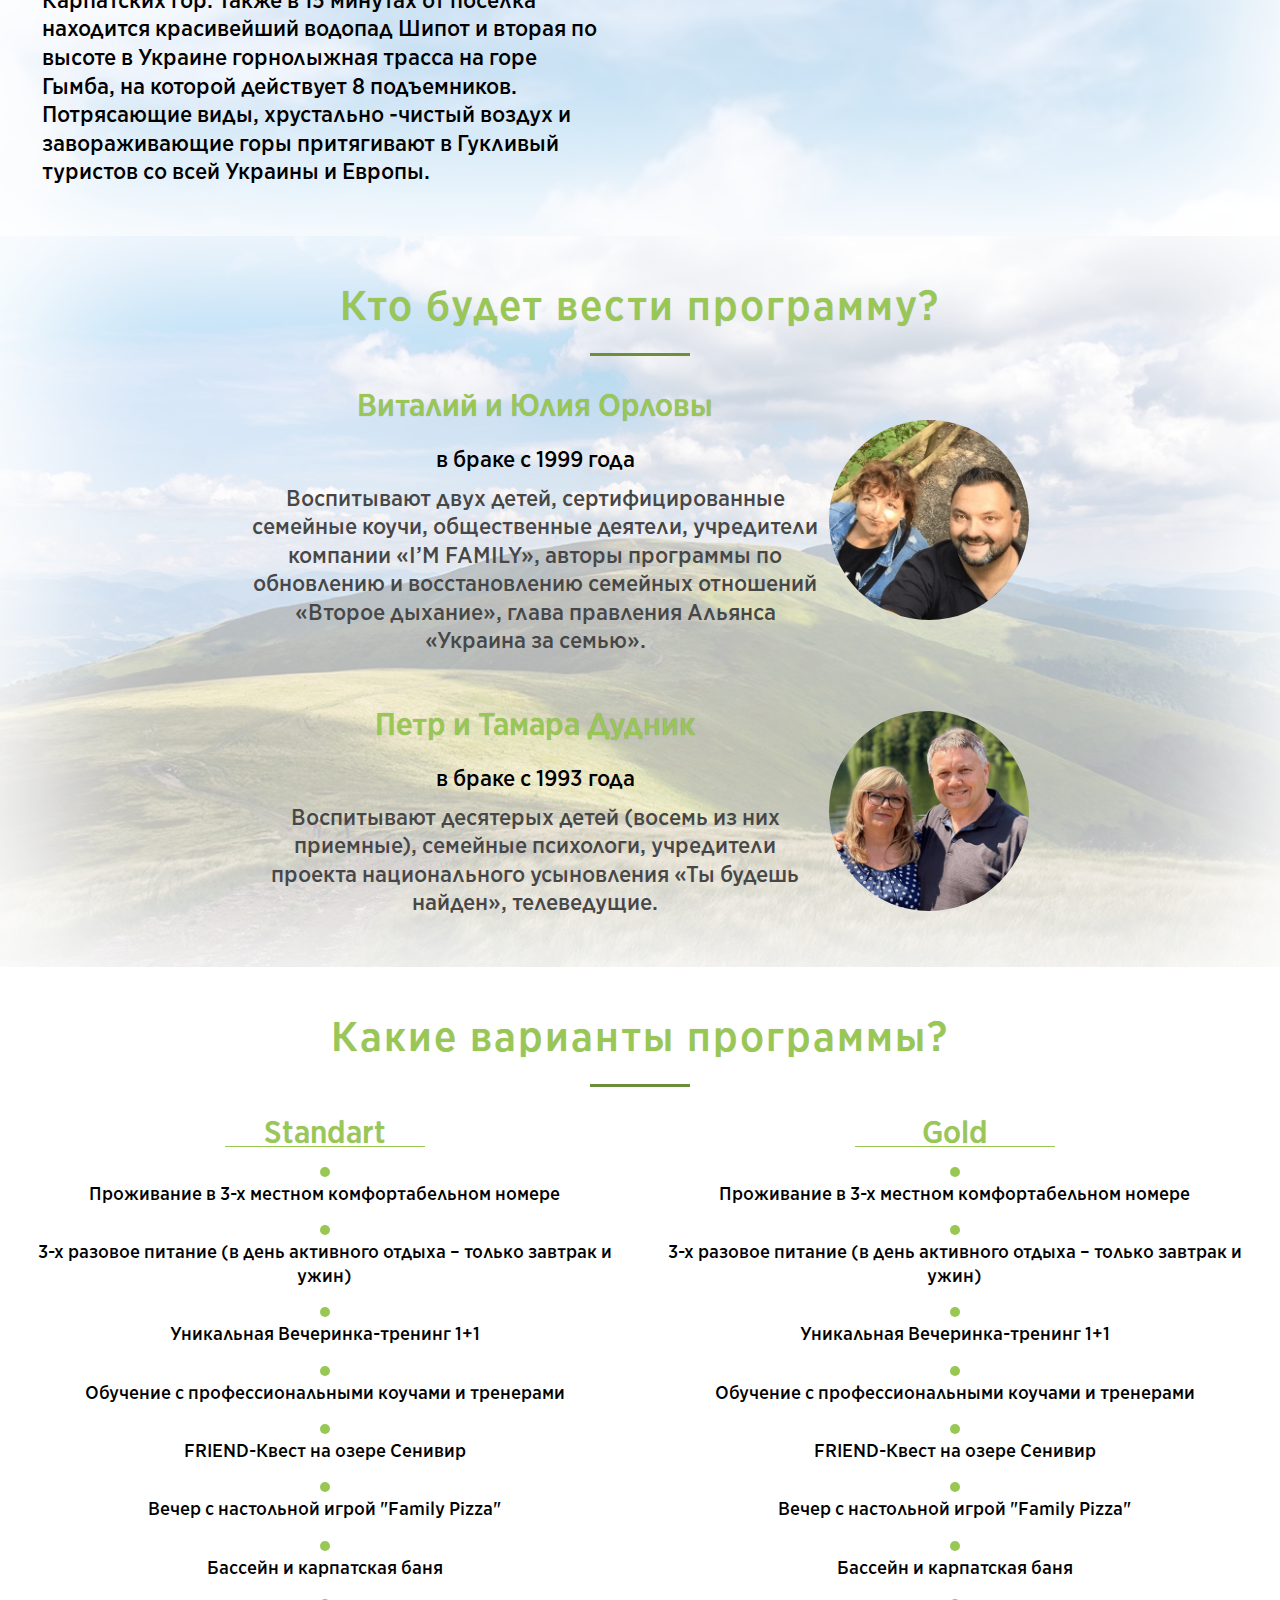
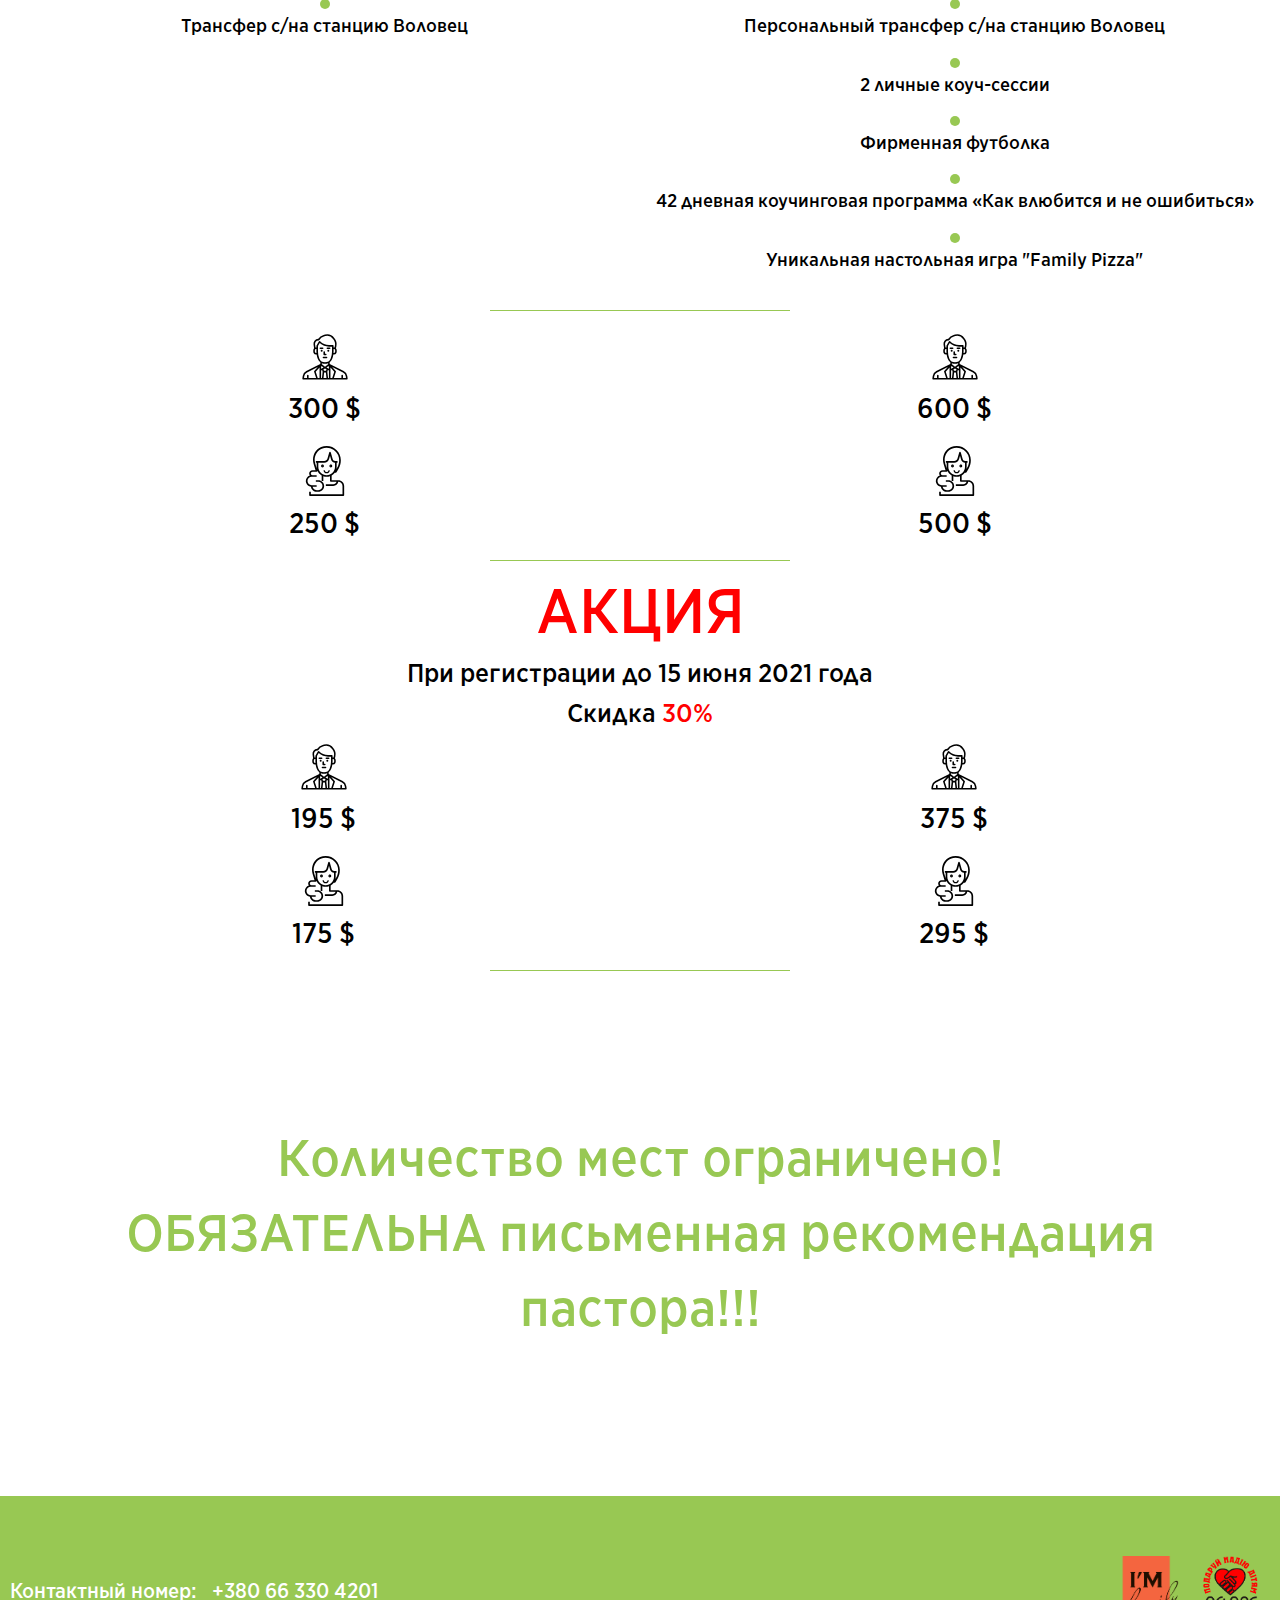
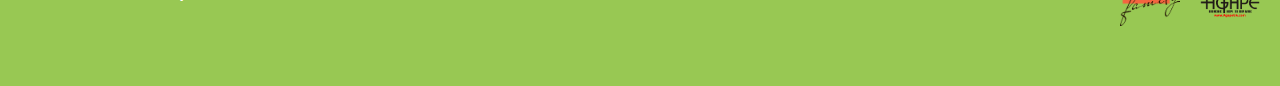
==== commit 5e17b644: "11" ====
--- a/index.html
+++ b/index.html
@@ -88,32 +88,42 @@
             Уникальные и практичные тренинги, помогут найти ответы на
             животрепещущие вопросы
           </h3>
-          <ul class="about_program__sub_list">
-            <li class="about_program__sub_item">
-              Как освободиться от внутренних предрассудков и обрести уверенность
-              для создания серьезных отношений?
-            </li>
-            <li class="about_program__sub_item">
-              Как и где познакомиться и влюбиться друг в друга?
-            </li>
-            <li class="about_program__sub_item">
-              О чем думают мужчины и что чувствуют женщины?
-            </li>
-            <li class="about_program__sub_item">
-              Что же такое СЕМЬЯ? Ее секреты и подводные камни.
-            </li>
-            <li class="about_program__sub_item">
-              Каковы особенности, потребности и роли мужа и жены в браке?
-            </li>
-            <li class="about_program__sub_item">
-              Что нужно знать «до», чтобы создать и иметь счастливую семью
-              «после»?
-            </li>
-            <li class="about_program__sub_item">
-              Свидание, любовь, предложение руки и сердца, помолвка, свадьба –
-              как мечту превратить в реальность?
-            </li>
-          </ul>
+          <div class="questions__row">
+            <div class="questions__item">
+              <div class="questions__image questions__image_1"></div>
+              <div class="questions__image questions__image_2"></div>
+            </div>
+            <ul class="questions__item qestions__list">
+              <li class="qestions__point">
+                Как освободиться от внутренних предрассудков и обрести
+                уверенность для создания серьезных отношений?
+              </li>
+              <li class="qestions__point">
+                Как и где познакомиться и влюбиться друг в друга?
+              </li>
+              <li class="qestions__point">
+                О чем думают мужчины и что чувствуют женщины?
+              </li>
+              <li class="qestions__point">
+                Что же такое СЕМЬЯ? Ее секреты и подводные камни.
+              </li>
+              <li class="qestions__point">
+                Каковы особенности, потребности и роли мужа и жены в браке?
+              </li>
+              <li class="qestions__point">
+                Что нужно знать «до», чтобы создать и иметь счастливую семью
+                «после»?
+              </li>
+              <li class="qestions__point">
+                Свидание, любовь, предложение руки и сердца, помолвка, свадьба –
+                как мечту превратить в реальность?
+              </li>
+            </ul>
+            <div class="questions__item">
+              <div class="questions__image questions__image_3"></div>
+              <div class="questions__image questions__image_4"></div>
+            </div>
+          </div>
         </div>
       </section>
       <section class="location">
--- a/css/style.css
+++ b/css/style.css
@@ -316,28 +316,64 @@
 }
 
 .about_program__right_3 {
-  background: url("../img/image-1.jpg") 50% 40%/cover no-repeat;
-}
-
-.about_program__sub_list {
-  max-width: 850px;
-  font-size: 22px;
-  padding: 10px 0 0 50px;
-}
-
-.about_program__sub_item {
-  position: relative;
-  padding: 0 0 0 40px;
-}
-.about_program__sub_item:before {
-  position: absolute;
-  top: 3px;
-  left: 3px;
-  content: "";
-  display: inline-block;
-  width: 25px;
-  height: 25px;
-  background: url("../img/like.svg") 50% 50%/cover no-repeat;
+  background: url("../img/image-6.jpg") 50% 70%/cover no-repeat;
+}
+
+.questions__row {
+  display: flex;
+  justify-content: space-around;
+}
+.questions__row ul {
+  padding: 20px;
+  text-align: center;
+  font-size: 18px;
+}
+.questions__row ul li {
+  position: relative;
+}
+.questions__row ul li:before {
+  content: "";
+  display: inline-block;
+  width: 10px;
+  height: 10px;
+  border-radius: 50%;
+  background-color: #98c853;
+  position: absolute;
+  top: 0;
+  left: calc(50% - 5px);
+}
+
+.questions__item {
+  display: flex;
+  flex-direction: column;
+  justify-content: center;
+}
+
+.questions__image {
+  margin-bottom: 20px;
+  width: 150px;
+  height: 150px;
+  border-radius: 50%;
+}
+
+.questions__image_1 {
+  background: url("../../img/question-1.jpg") 50% 50%/cover no-repeat;
+}
+
+.questions__image_2 {
+  background: url("../../img/question-2.jpg") 50% 50%/cover no-repeat;
+}
+
+.questions__image_3 {
+  background: url("../../img/question-3.jpg") 50% 50%/cover no-repeat;
+}
+
+.questions__image_4 {
+  background: url("../../img/question-4.jpg") 50% 50%/cover no-repeat;
+}
+
+.qestions__point {
+  padding: 15px 0 10px;
 }
 
 .location {
@@ -363,8 +399,9 @@
 
 .subtitle {
   font-size: 30px;
-  color: #837251;
+  color: #98c853;
   margin: 0 0 20px;
+  text-shadow: 0 0 1px rgba(0, 0, 0, 0.3);
 }
 
 .location__row {
@@ -446,7 +483,7 @@
   width: 300px;
   height: 1px;
   position: absolute;
-  background-color: #837251;
+  background-color: #98c853;
   bottom: 0;
   left: calc(50% - 150px);
 }
@@ -475,7 +512,7 @@
   width: 10px;
   height: 10px;
   border-radius: 50%;
-  background-color: #837251;
+  background-color: #98c853;
   position: absolute;
   top: 0;
   left: calc(50% - 5px);
@@ -490,7 +527,7 @@
   display: inline-block;
   height: 1px;
   width: 200px;
-  background-color: #837251;
+  background-color: #98c853;
   bottom: 0;
   left: calc(50% - 100px);
 }
@@ -505,7 +542,7 @@
   width: 300px;
   height: 1px;
   position: absolute;
-  background-color: #837251;
+  background-color: #98c853;
   bottom: 0;
   left: calc(50% - 150px);
 }
@@ -592,7 +629,7 @@
   width: 300px;
   height: 1px;
   position: absolute;
-  background-color: #837251;
+  background-color: #98c853;
   bottom: 0;
   left: calc(50% - 150px);
 }
@@ -689,7 +726,7 @@
   text-align: center;
   font-size: 50px;
   line-height: 1.5;
-  color: #837251;
+  color: #98c853;
 }
 .important span {
   text-transform: uppercase;
@@ -697,7 +734,7 @@
 
 footer {
   padding: 50px 0;
-  background-color: #837251;
+  background-color: #98c853;
 }
 
 .footer__row {
@@ -739,33 +776,29 @@
 
 @media (max-width: 800px) {
   .first_screen {
-    padding: 80px 0 20px 0;
+    padding: 70px 0 0 0;
   }
   .first_screen h2 {
     font-size: 20px;
-    line-height: 1.3;
+    line-height: 1.5;
   }
   .first_screen h1 {
     font-size: 70px;
   }
   .first_screen p {
+    padding-bottom: 30px;
     font-size: 20px;
-    line-height: 1.5;
+    line-height: 1;
     margin: 0;
   }
-  .first_screen p:first-child {
-    margin: 0 0 10px;
-  }
-  .first_screen p:nth-child(2) {
-    margin: 0 0 5px;
-  }
   .first_screen p:last-child {
-    font-size: 27px;
+    padding-bottom: 10px;
+    font-size: 25px;
     line-height: 1.2;
   }
 
   .grey_line {
-    height: 28%;
+    height: 21%;
     bottom: 0;
   }
 
@@ -802,7 +835,7 @@
 
   .subtitle {
     font-size: 20px;
-    color: #837251;
+    color: #98c853;
     margin: 0 0 20px;
   }
 
@@ -890,7 +923,7 @@
     width: 200px;
     height: 1px;
     position: absolute;
-    background-color: #837251;
+    background-color: #98c853;
     bottom: 0;
     left: calc(50% - 100px);
   }
@@ -919,7 +952,7 @@
     width: 10px;
     height: 10px;
     border-radius: 50%;
-    background-color: #837251;
+    background-color: #98c853;
     position: absolute;
     top: 0;
     left: calc(50% - 5px);
@@ -934,7 +967,7 @@
     display: inline-block;
     height: 1px;
     width: 100px;
-    background-color: #837251;
+    background-color: #98c853;
     bottom: 0;
     left: calc(50% - 50px);
   }
@@ -949,7 +982,7 @@
     width: 200px;
     height: 1px;
     position: absolute;
-    background-color: #837251;
+    background-color: #98c853;
     bottom: 0;
     left: calc(50% - 100px);
   }
@@ -1032,7 +1065,7 @@
     width: 200px;
     height: 1px;
     position: absolute;
-    background-color: #837251;
+    background-color: #98c853;
     bottom: 0;
     left: calc(50% - 100px);
   }
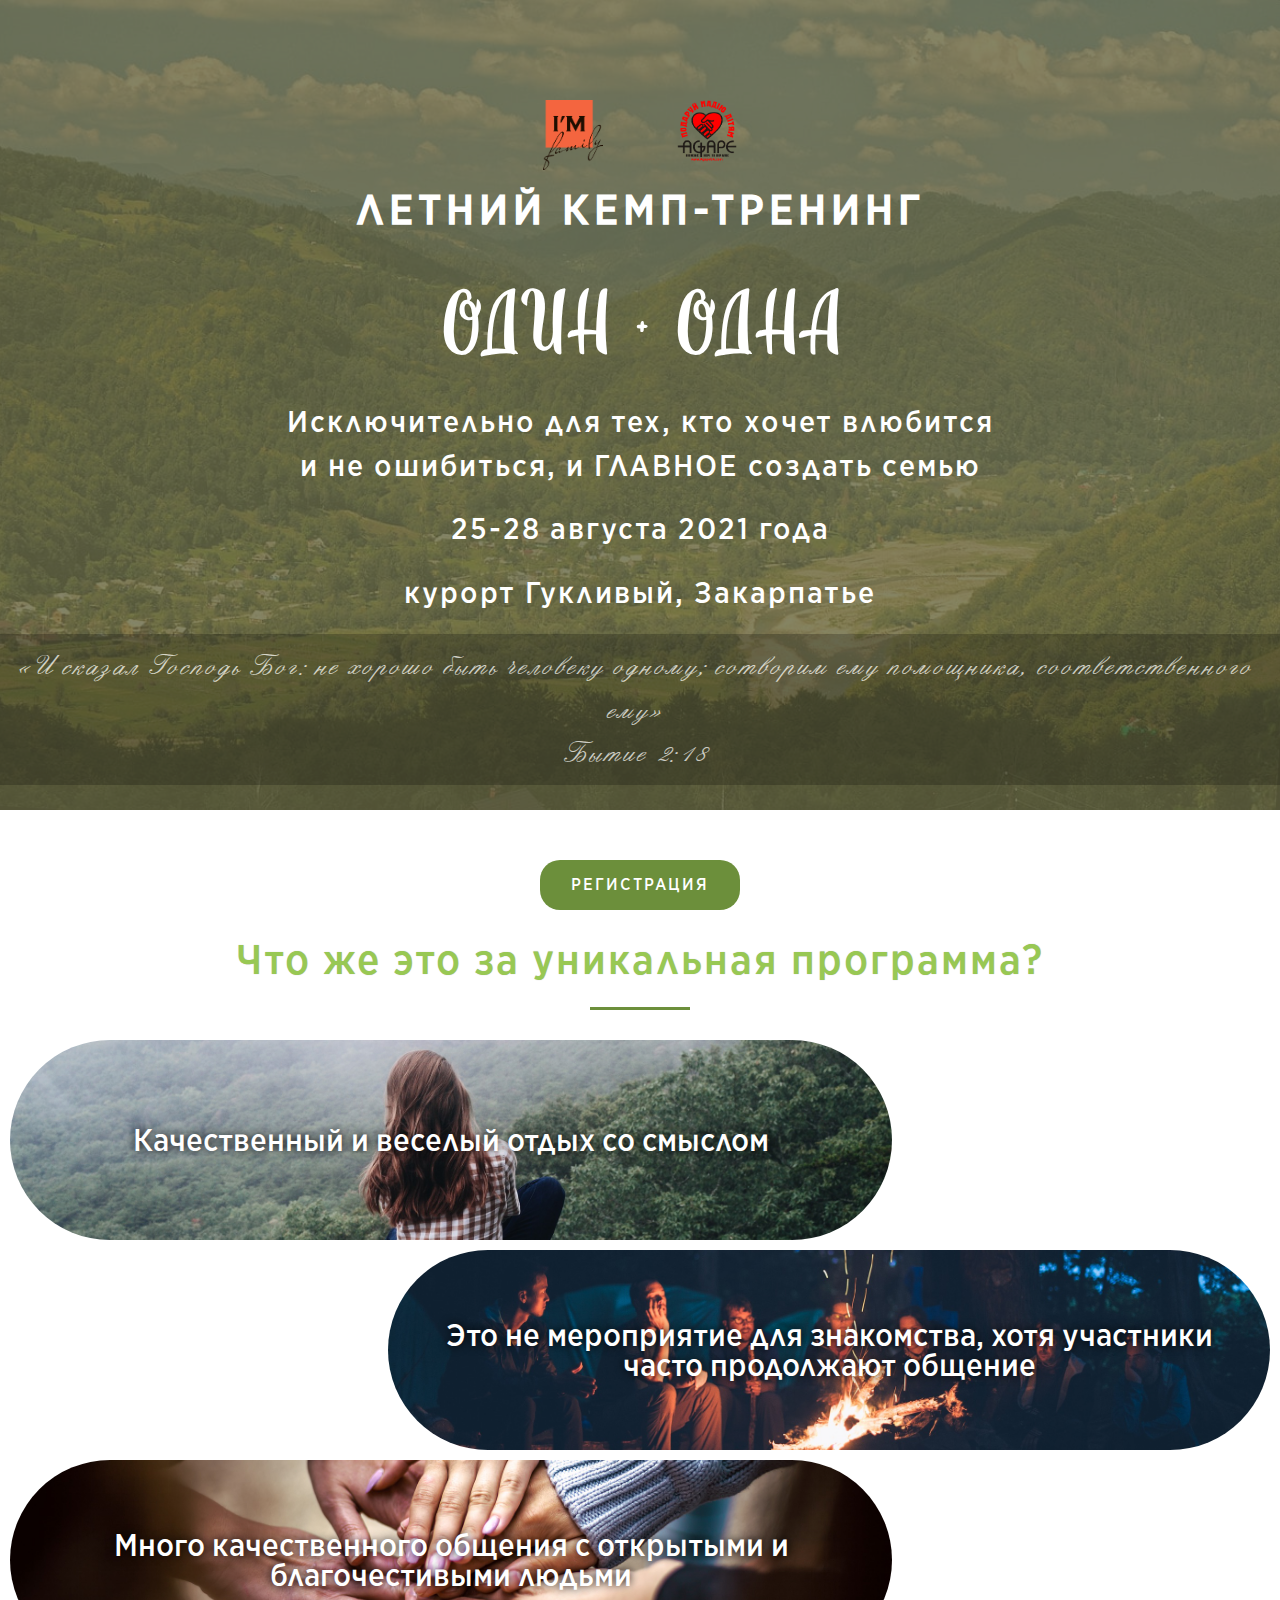
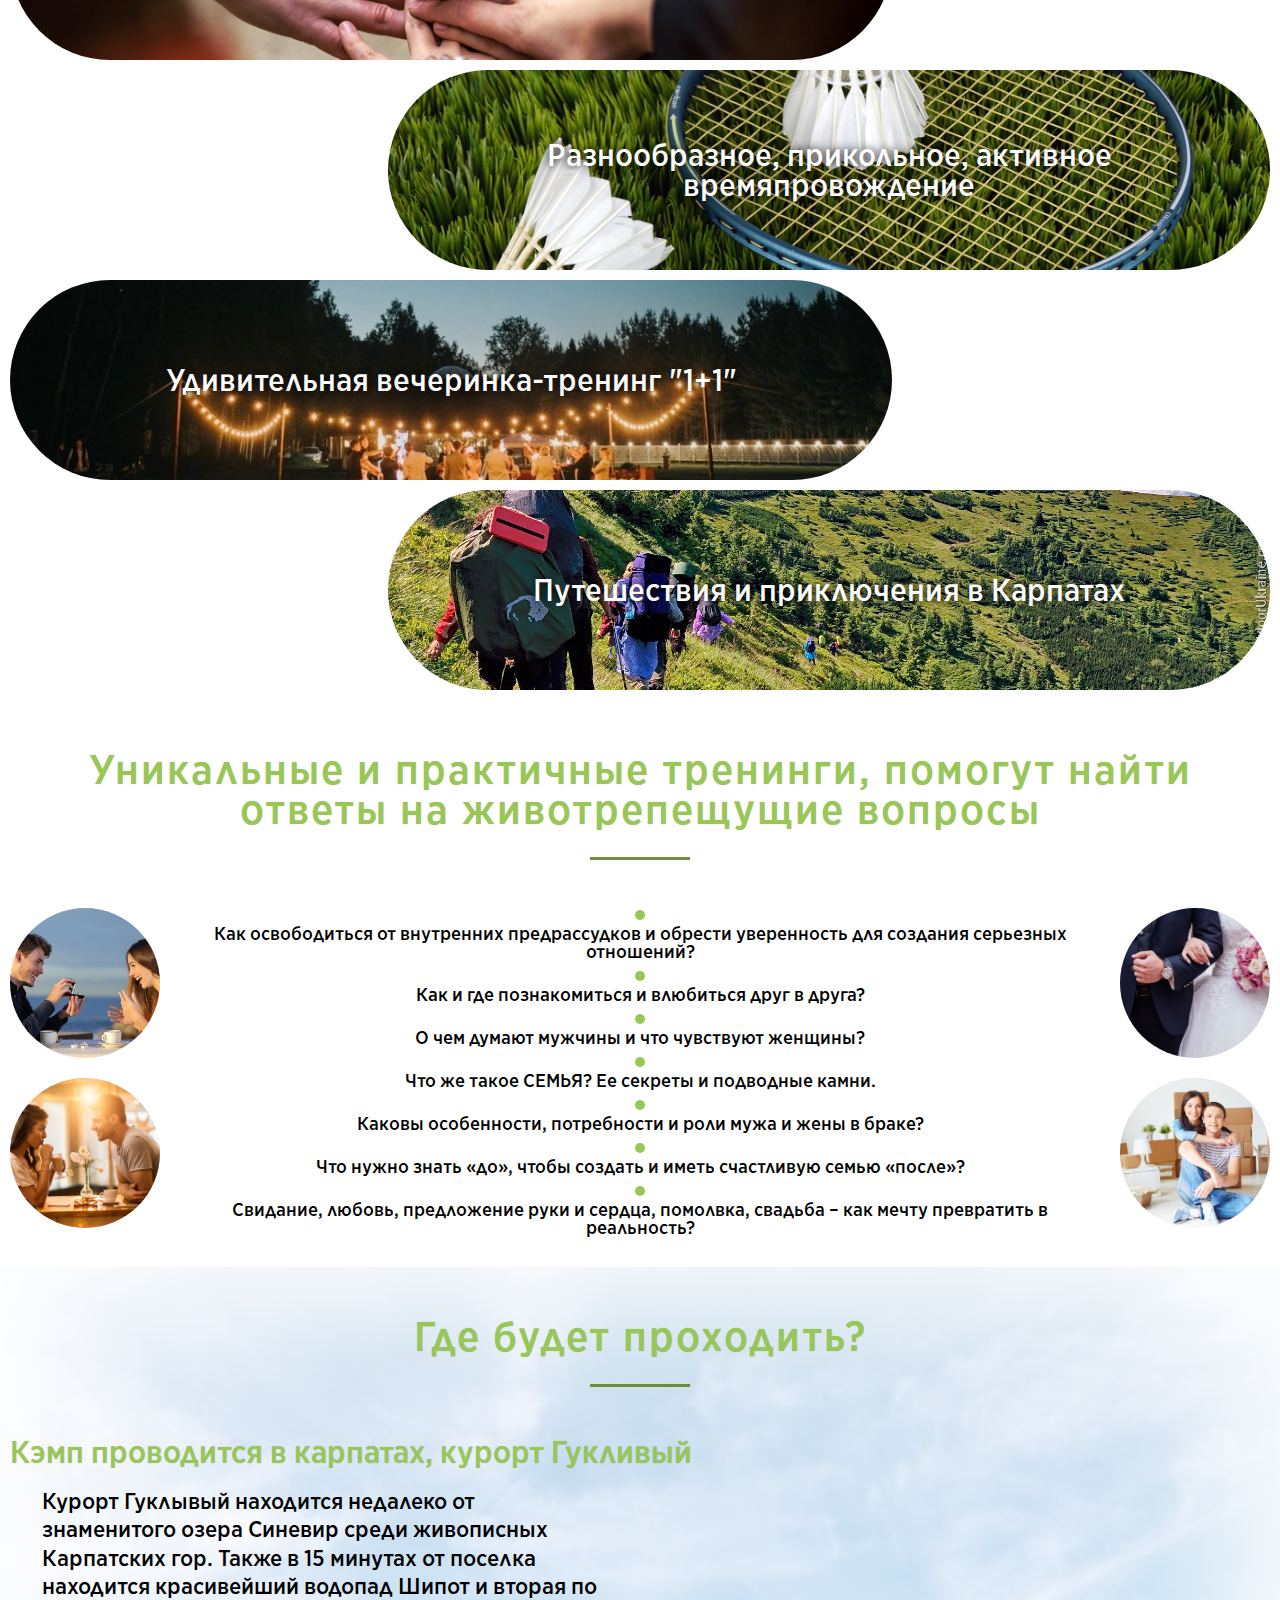
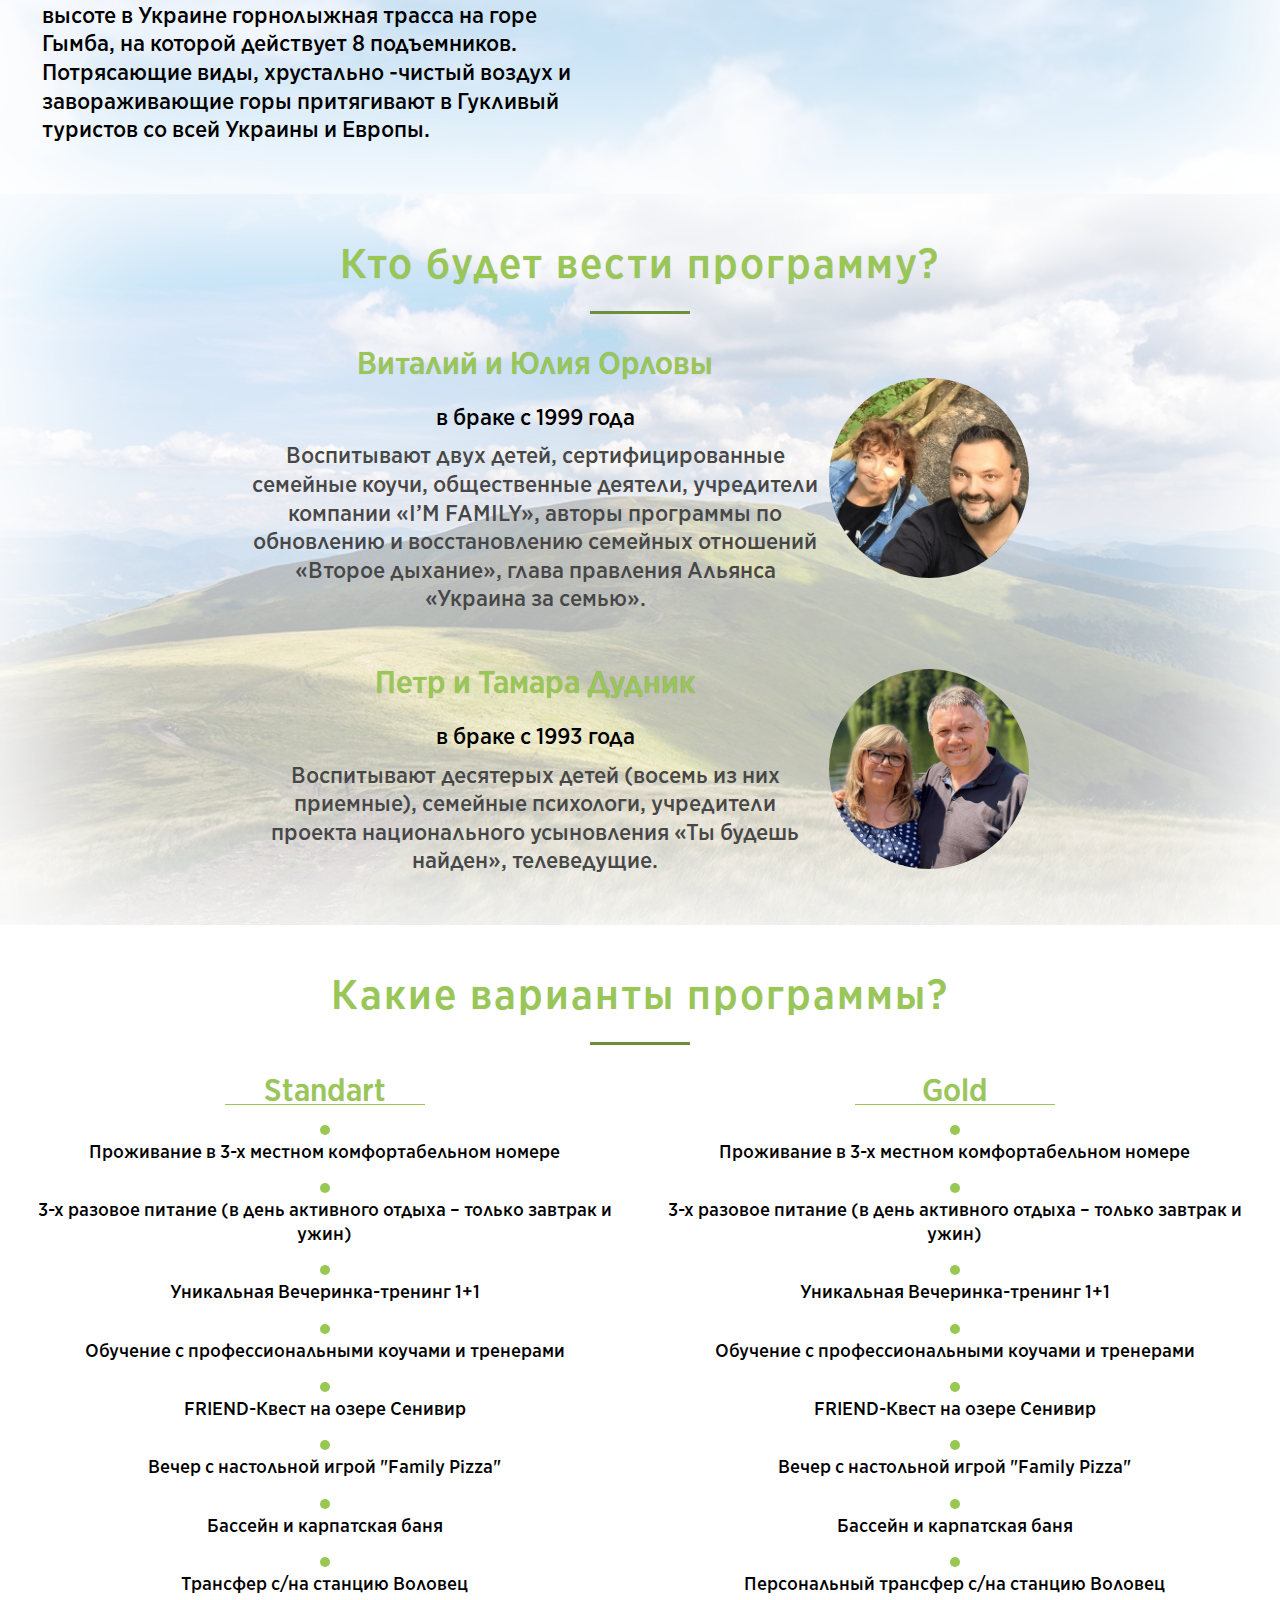
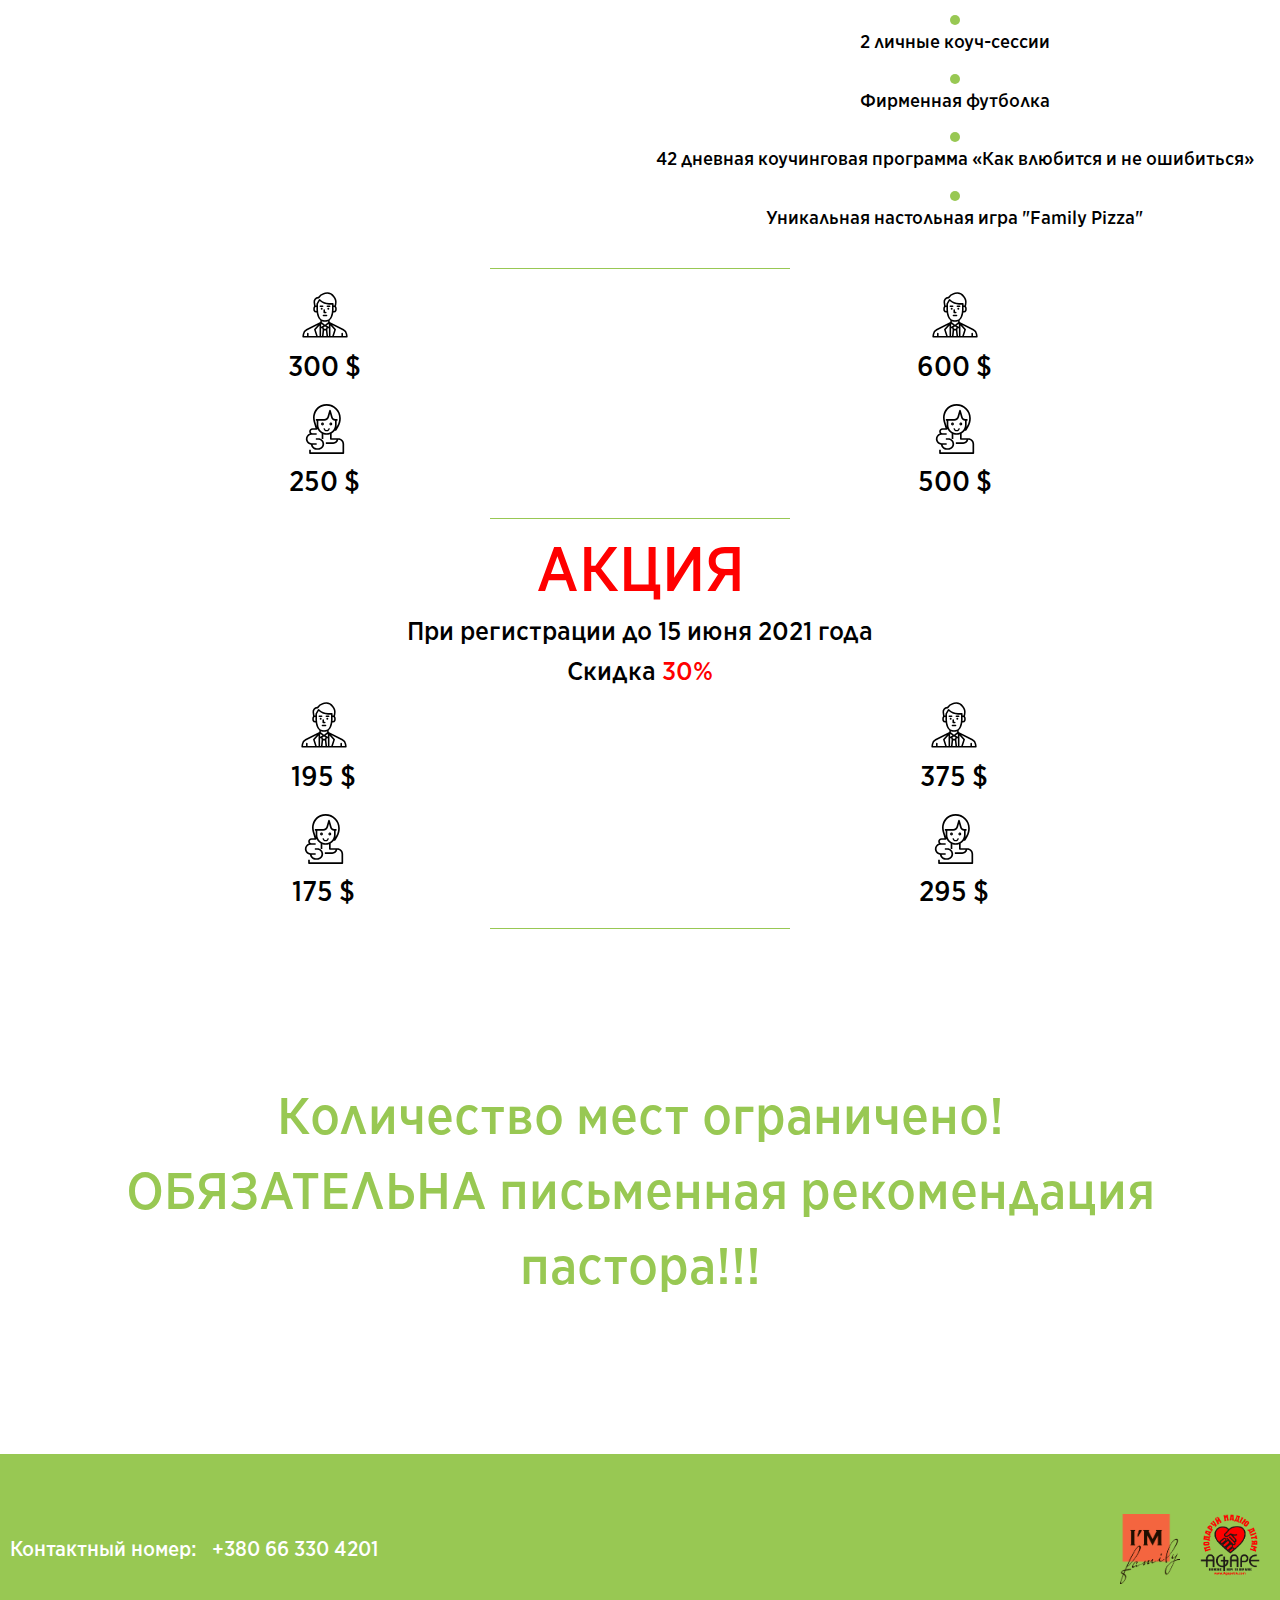
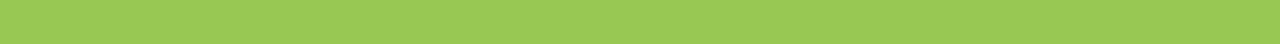
==== commit 4450587d: "yff" ====
--- a/index.html
+++ b/index.html
@@ -29,12 +29,12 @@
           </p>
           <p>25-28 августа 2021 года</p>
           <p>курорт Гукливый, Закарпатье</p>
-          <p class="quote">
-            «И сказал Господь Бог: не хорошо быть человеку одному; сотворим ему
-            помощника, соответственного ему» <br />
-            Бытие 2:18
-          </p>
-        </div>
+        </div>
+        <p class="quote">
+          «И сказал Господь Бог: не хорошо быть человеку одному; сотворим ему
+          помощника, соответственного ему» <br />
+          Бытие 2:18
+        </p>
         <div class="grey_line"></div>
       </section>
       <section class="about_program">
--- a/css/style.css
+++ b/css/style.css
@@ -151,7 +151,7 @@
 
 .first_screen {
   text-align: center;
-  padding: 100px 0 40px 0;
+  padding: 100px 0 5px 0;
   background: url("../img/first.jpg") 50% 50%/cover no-repeat;
   color: #fff;
   position: relative;
@@ -186,42 +186,33 @@
   letter-spacing: 2px;
   line-height: 1.5;
 }
-.first_screen p:last-child {
-  margin: 0;
+.first_screen .container {
+  max-width: 730px;
+}
+
+.first_screen__logo {
+  display: flex;
+  justify-content: center;
+  margin: 0 0 20px 0;
+}
+.first_screen__logo .first_screen__img {
+  flex: 0 1 19%;
+}
+.first_screen__logo .first_screen__img img {
+  width: 60px;
+}
+
+.quote {
+  bottom: 0;
+  opacity: 0.7;
+  font-size: 22px;
+  letter-spacing: 2px;
+  background-color: rgba(0, 0, 0, 0.31);
+  padding: 10px 20px;
   font-family: English157;
   font-size: 37px;
   letter-spacing: 2px;
   line-height: 1.2;
-}
-.first_screen .container {
-  max-width: 730px;
-}
-
-.first_screen__logo {
-  display: flex;
-  justify-content: center;
-  margin: 0 0 20px 0;
-}
-.first_screen__logo .first_screen__img {
-  flex: 0 1 19%;
-}
-.first_screen__logo .first_screen__img img {
-  width: 60px;
-}
-
-.quote {
-  opacity: 0.7;
-  font-size: 22px;
-  letter-spacing: 2px;
-}
-
-.grey_line {
-  position: absolute;
-  width: 100%;
-  height: 24%;
-  background-color: rgba(0, 0, 0, 0.31);
-  bottom: 3%;
-  z-index: -1;
 }
 
 .about_program {
@@ -357,19 +348,19 @@
 }
 
 .questions__image_1 {
-  background: url("../../img/question-1.jpg") 50% 50%/cover no-repeat;
+  background: url("../img/question-1.jpg") 50% 50%/cover no-repeat;
 }
 
 .questions__image_2 {
-  background: url("../../img/question-2.jpg") 50% 50%/cover no-repeat;
+  background: url("../img/question-2.jpg") 50% 50%/cover no-repeat;
 }
 
 .questions__image_3 {
-  background: url("../../img/question-3.jpg") 50% 50%/cover no-repeat;
+  background: url("../img/question-3.jpg") 50% 50%/cover no-repeat;
 }
 
 .questions__image_4 {
-  background: url("../../img/question-4.jpg") 50% 50%/cover no-repeat;
+  background: url("../img/question-4.jpg") 50% 50%/cover no-repeat;
 }
 
 .qestions__point {
@@ -786,19 +777,14 @@
     font-size: 70px;
   }
   .first_screen p {
-    padding-bottom: 30px;
+    padding-bottom: 10px;
     font-size: 20px;
     line-height: 1;
     margin: 0;
   }
-  .first_screen p:last-child {
-    padding-bottom: 10px;
-    font-size: 25px;
-    line-height: 1.2;
-  }
 
   .grey_line {
-    height: 21%;
+    height: 22%;
     bottom: 0;
   }
 
@@ -825,6 +811,21 @@
     font-size: 20px;
   }
 
+  .questions__row {
+    flex-direction: column;
+    align-items: center;
+  }
+
+  .questions__item {
+    justify-content: center;
+  }
+
+  .questions__image {
+    width: 150px;
+    height: 100px;
+    border-radius: 50px;
+  }
+
   .location {
     padding: 50px 0;
   }
@@ -835,7 +836,6 @@
 
   .subtitle {
     font-size: 20px;
-    color: #98c853;
     margin: 0 0 20px;
   }
 
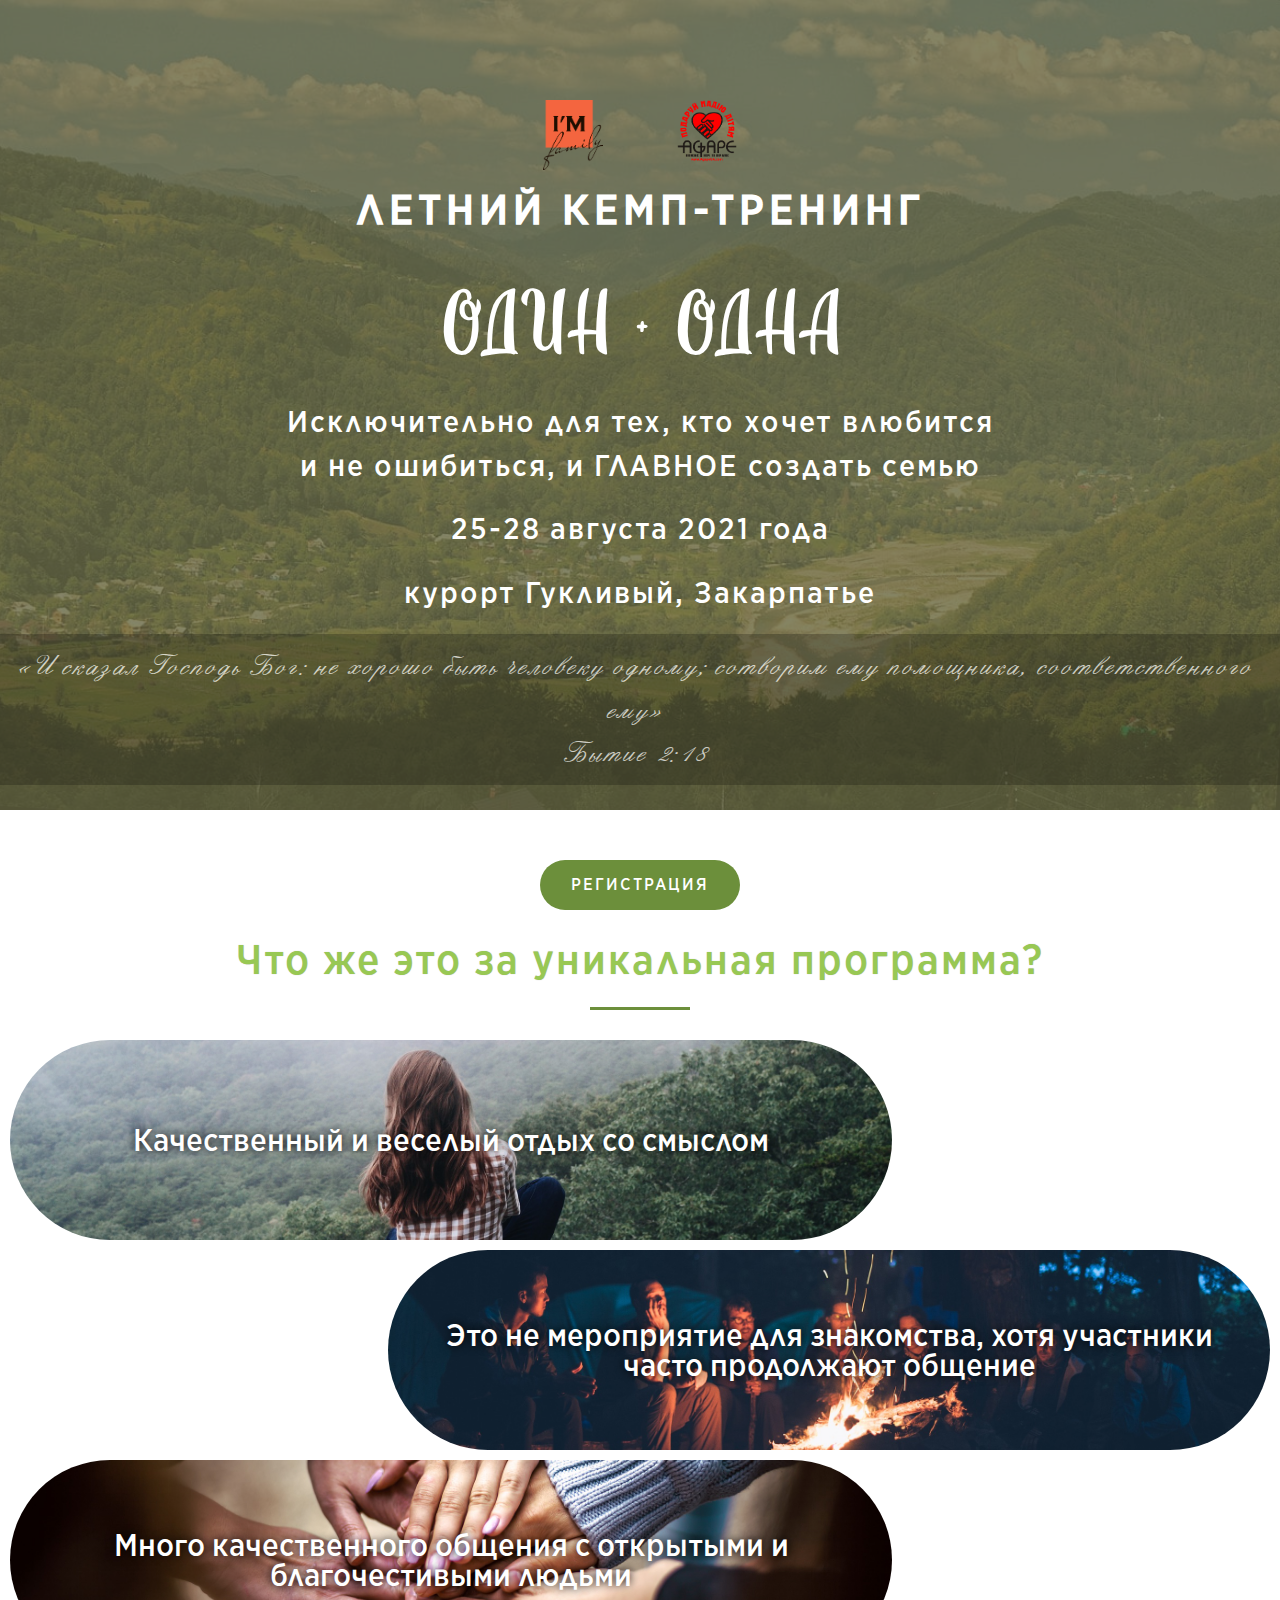
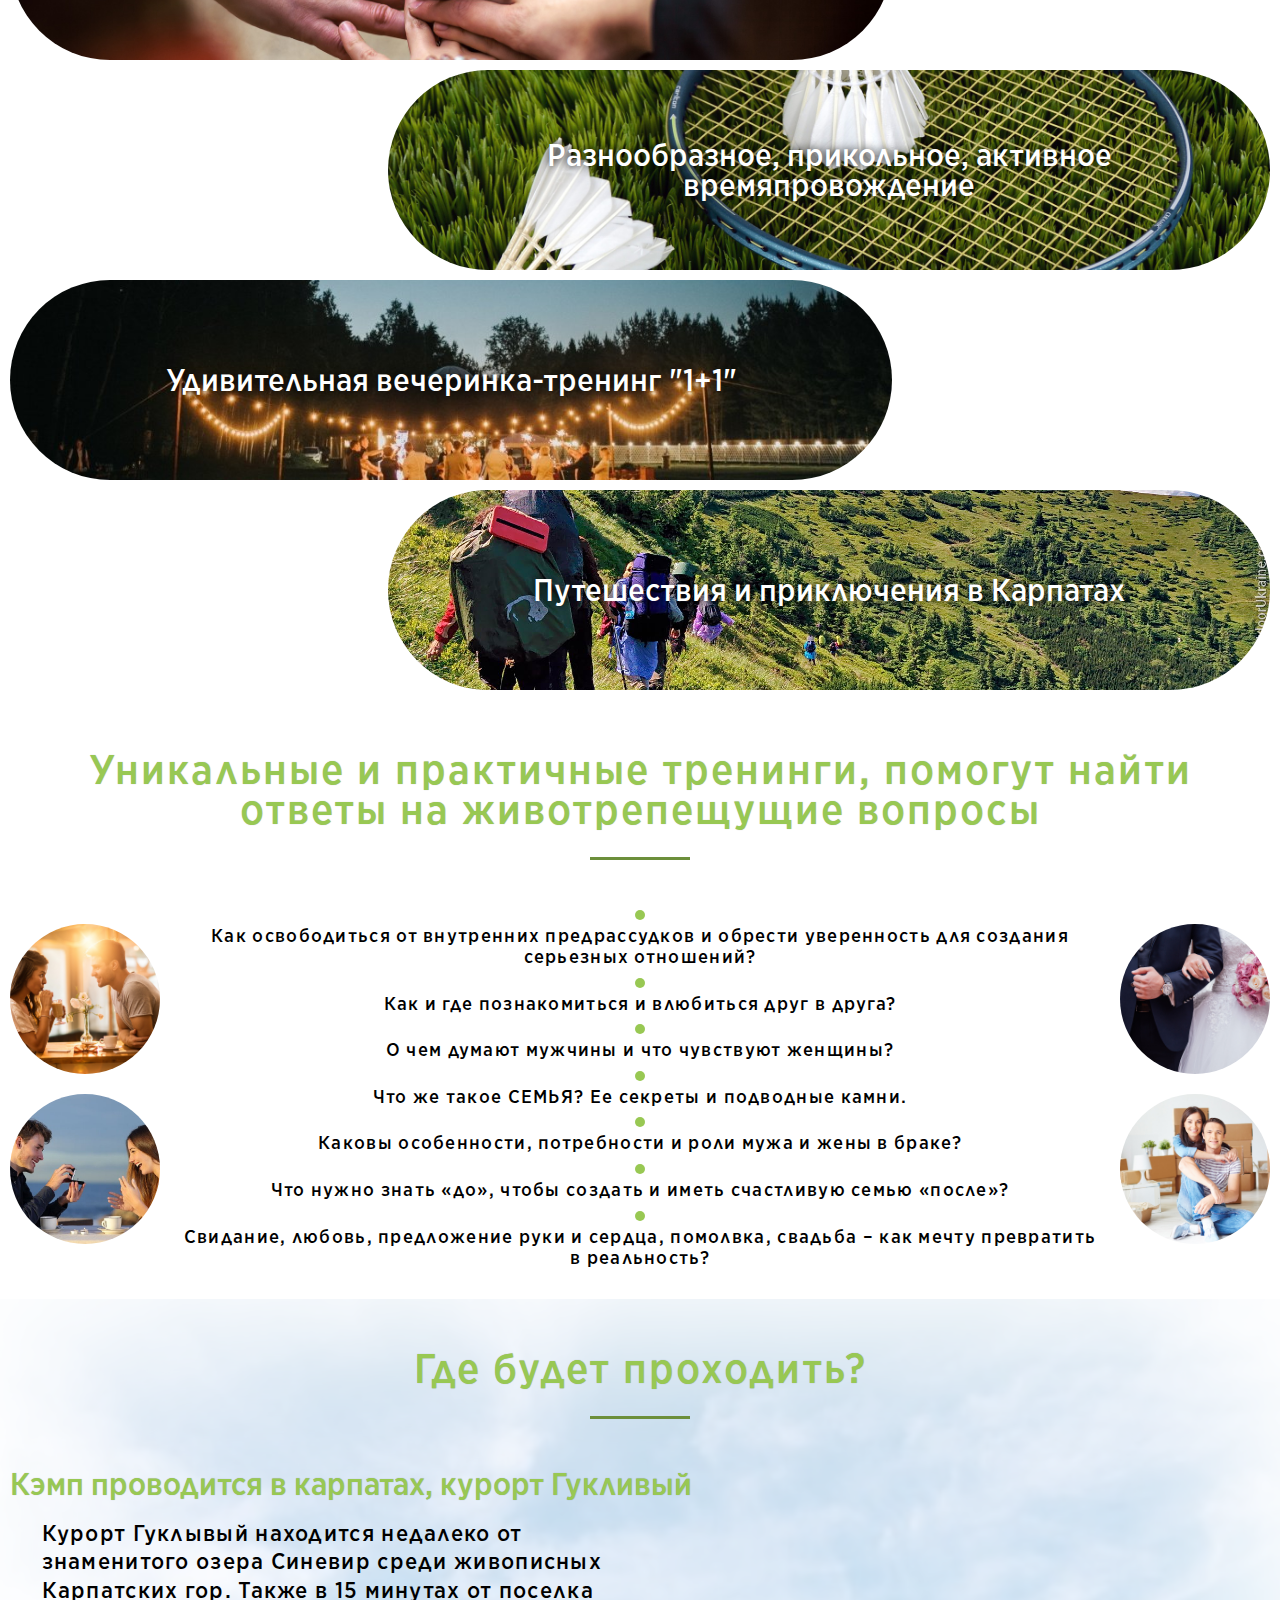
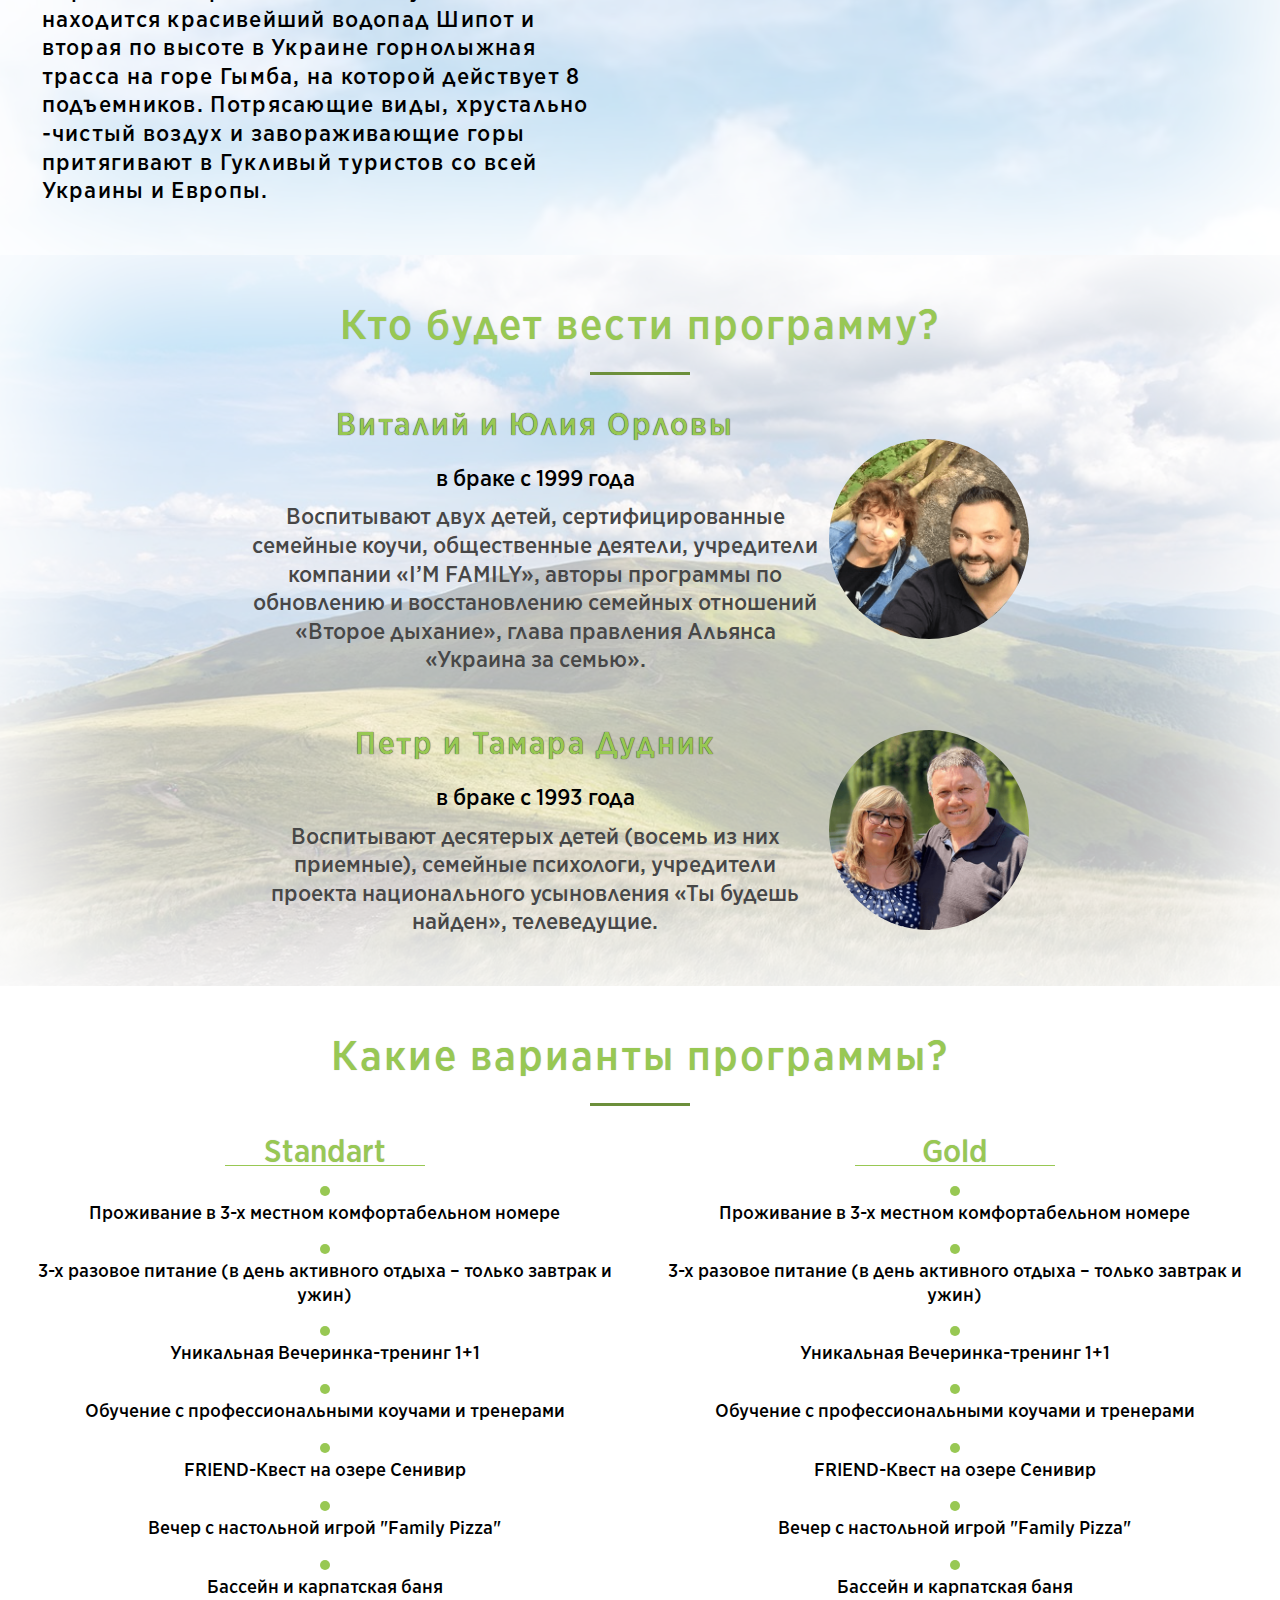
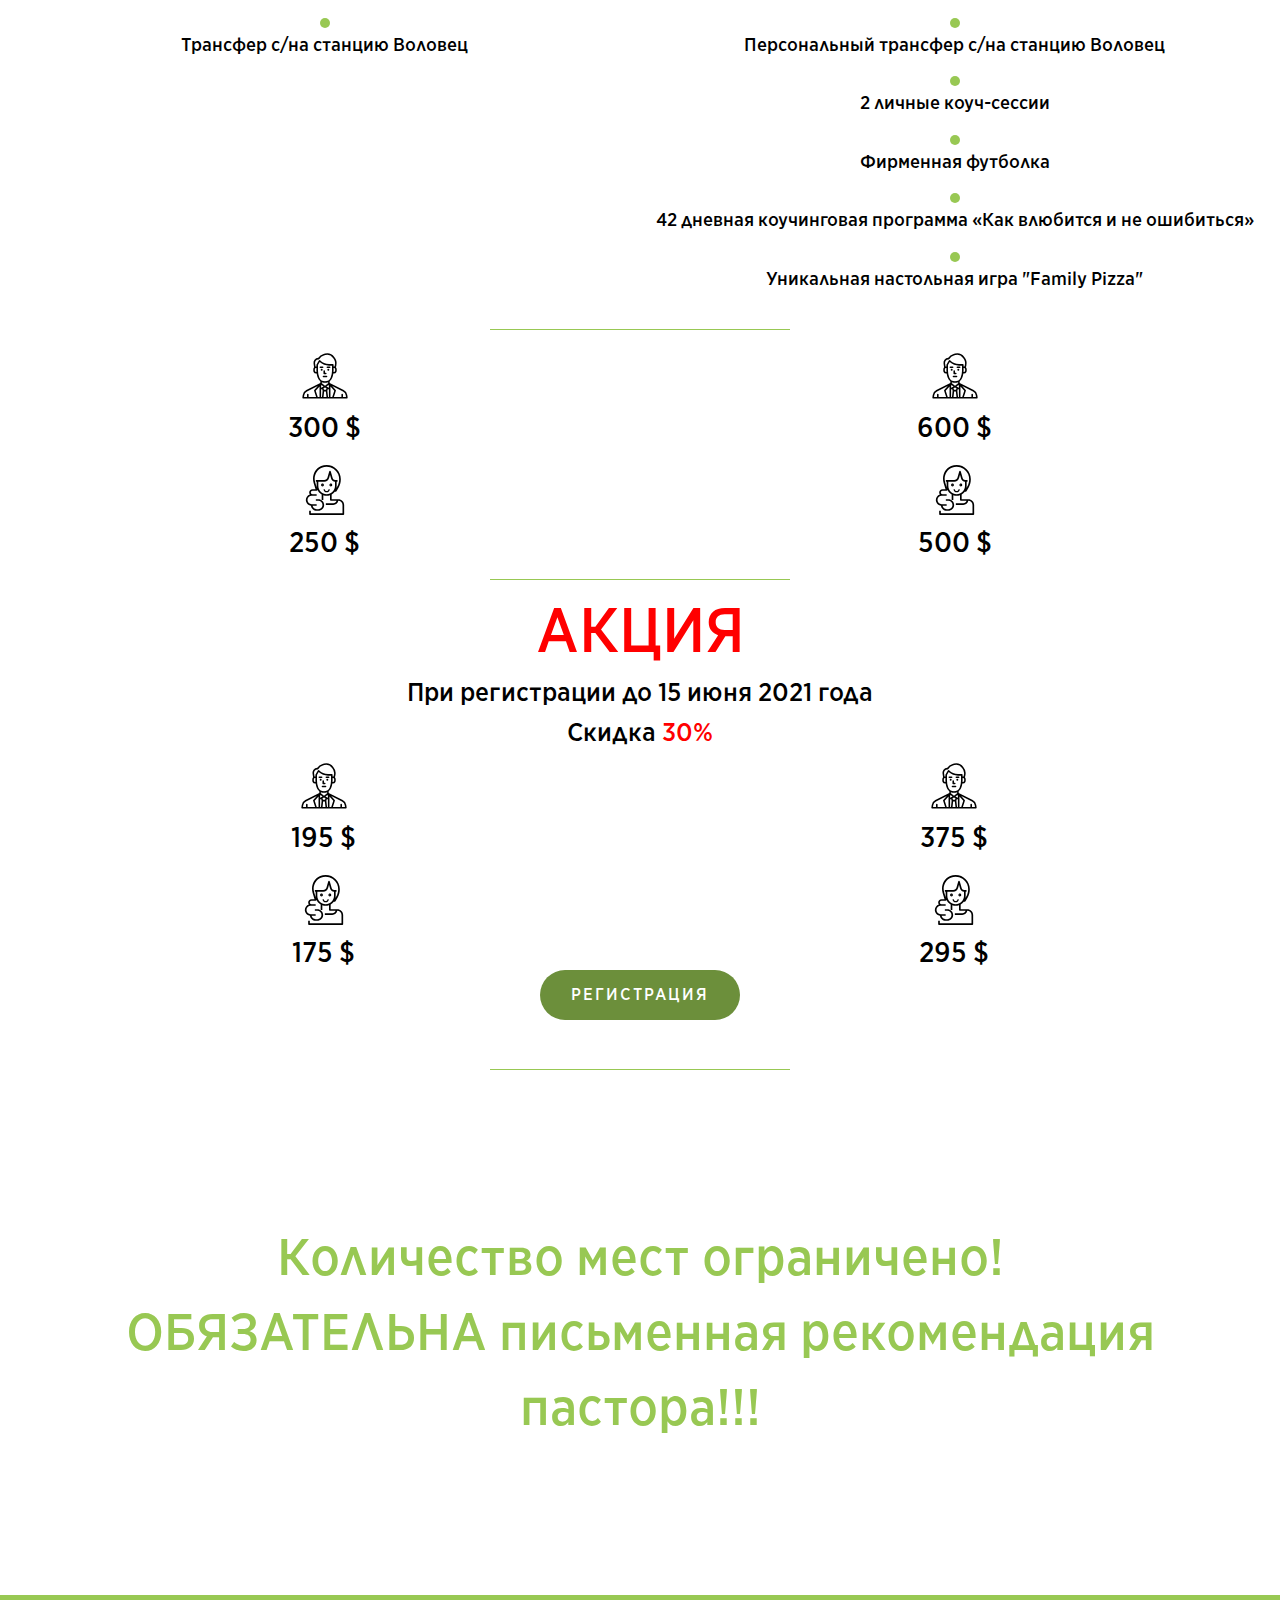
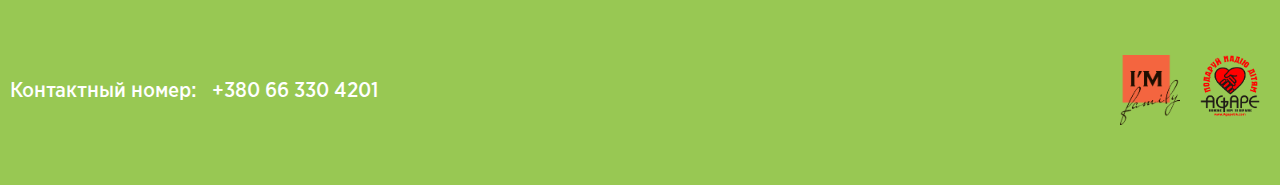
==== commit f436af24: "jhg" ====
--- a/index.html
+++ b/index.html
@@ -284,6 +284,13 @@
             </div>
           </div>
         </div>
+        <div class="registration">
+          <a
+            href="https://forms.gle/5zPbs9AzMwm9yjP2A"
+            class="about_program__reg reg"
+            >Регистрация</a
+          >
+        </div>
       </section>
       <section class="important">
         <p>Количество мест ограничено!</p>
--- a/css/style.css
+++ b/css/style.css
@@ -221,16 +221,27 @@
 }
 
 .registration {
-  text-align: center;
+  display: flex;
+  justify-content: center;
+  align-items: center;
   margin-bottom: 30px;
+}
+.registration a {
+  transform: scale(1);
+  transition-duration: 300ms;
+}
+.registration a:hover {
+  box-shadow: 0 0 10px rgba(0, 0, 0, 0.2);
+  transform: scale(1.1);
 }
 
 .reg {
   color: #fff;
   background-color: #6c8f3b;
-  display: inline-block;
+  display: block;
+  text-align: center;
   padding: 10px;
-  border-radius: 20px;
+  border-radius: 25px;
   width: 200px;
   height: 50px;
   line-height: 30px;
@@ -318,6 +329,8 @@
   padding: 20px;
   text-align: center;
   font-size: 18px;
+  letter-spacing: 1.3px;
+  line-height: 1.2;
 }
 .questions__row ul li {
   position: relative;
@@ -348,11 +361,11 @@
 }
 
 .questions__image_1 {
+  background: url("../img/question-2.jpg") 50% 50%/cover no-repeat;
+}
+
+.questions__image_2 {
   background: url("../img/question-1.jpg") 50% 50%/cover no-repeat;
-}
-
-.questions__image_2 {
-  background: url("../img/question-2.jpg") 50% 50%/cover no-repeat;
 }
 
 .questions__image_3 {
@@ -407,6 +420,7 @@
 .location__info {
   font-size: 22px;
   line-height: 1.3;
+  letter-spacing: 1.3px;
 }
 
 .speakers {
@@ -452,6 +466,11 @@
 .speakers__info p:last-child {
   margin-bottom: 0;
   color: #474747;
+}
+
+.speakers__subtitle {
+  text-shadow: 0 0 1px black;
+  letter-spacing: 2px;
 }
 
 .speakers__img {
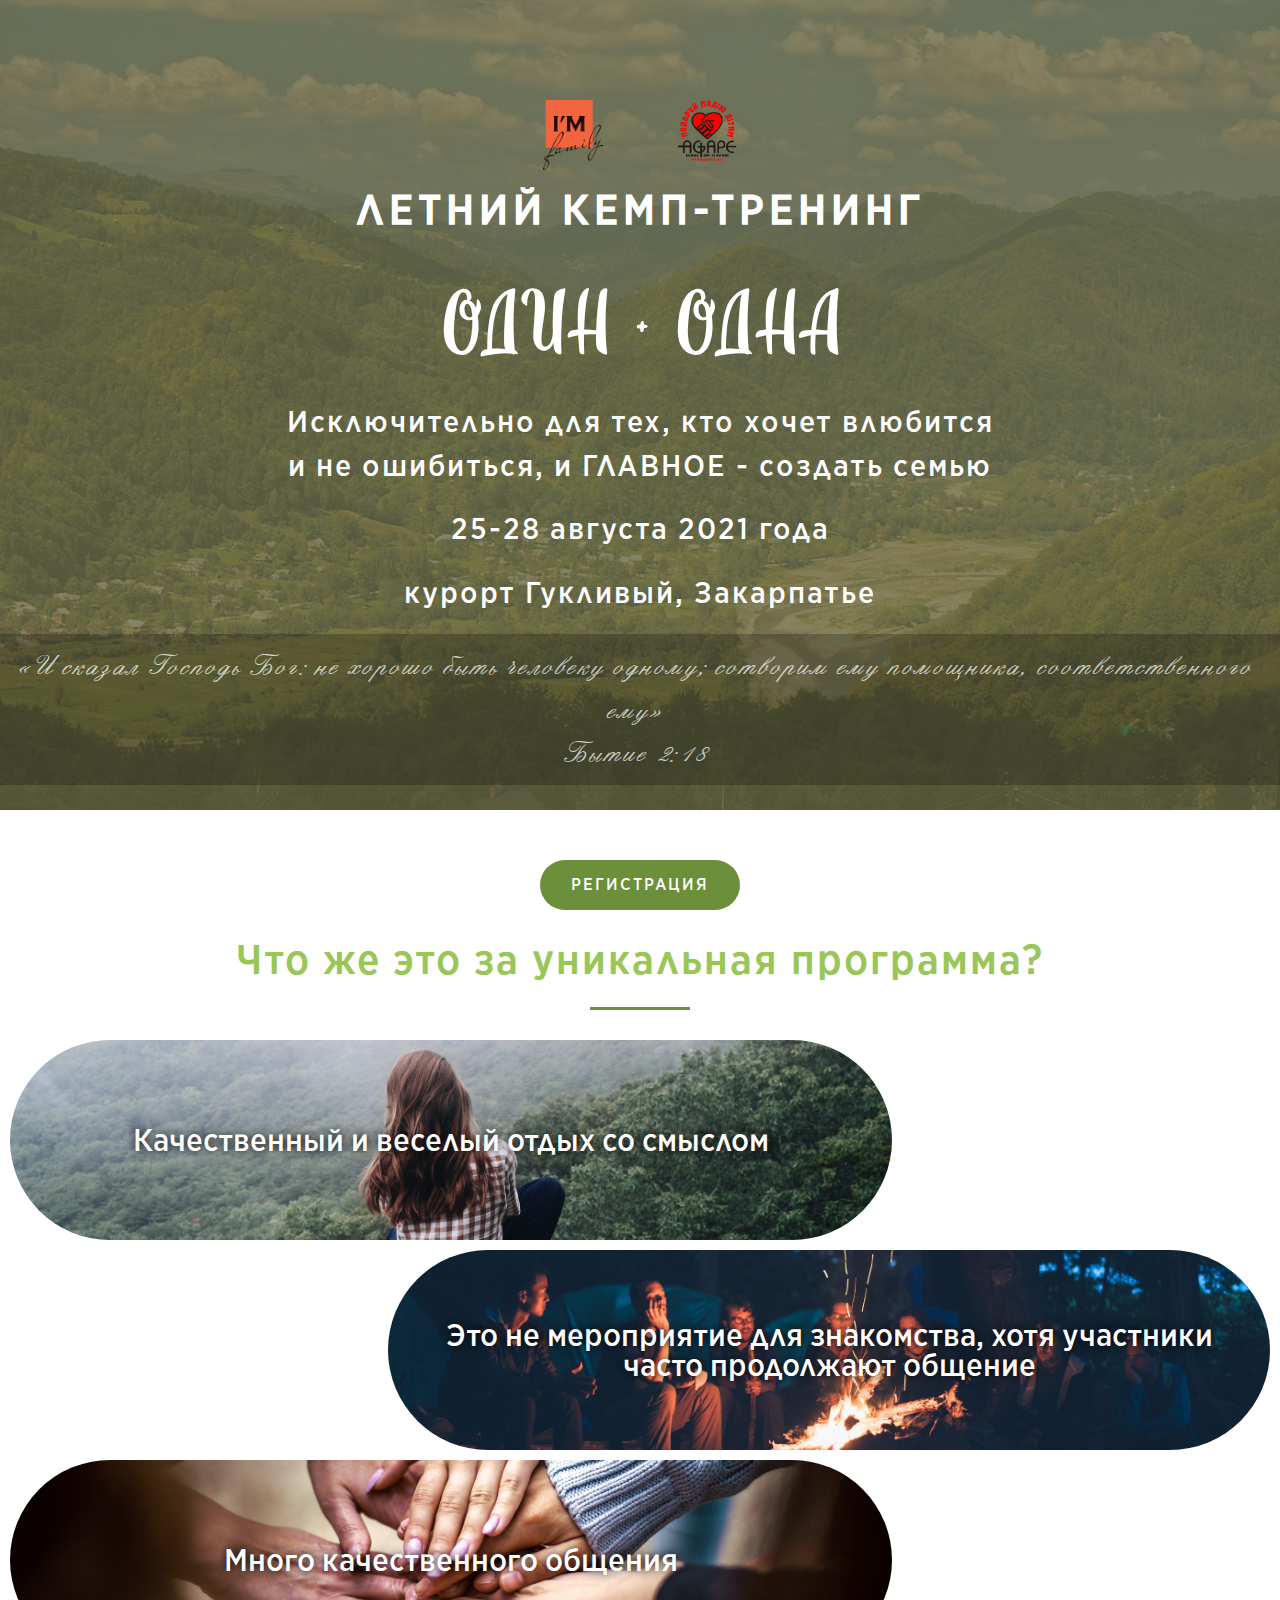
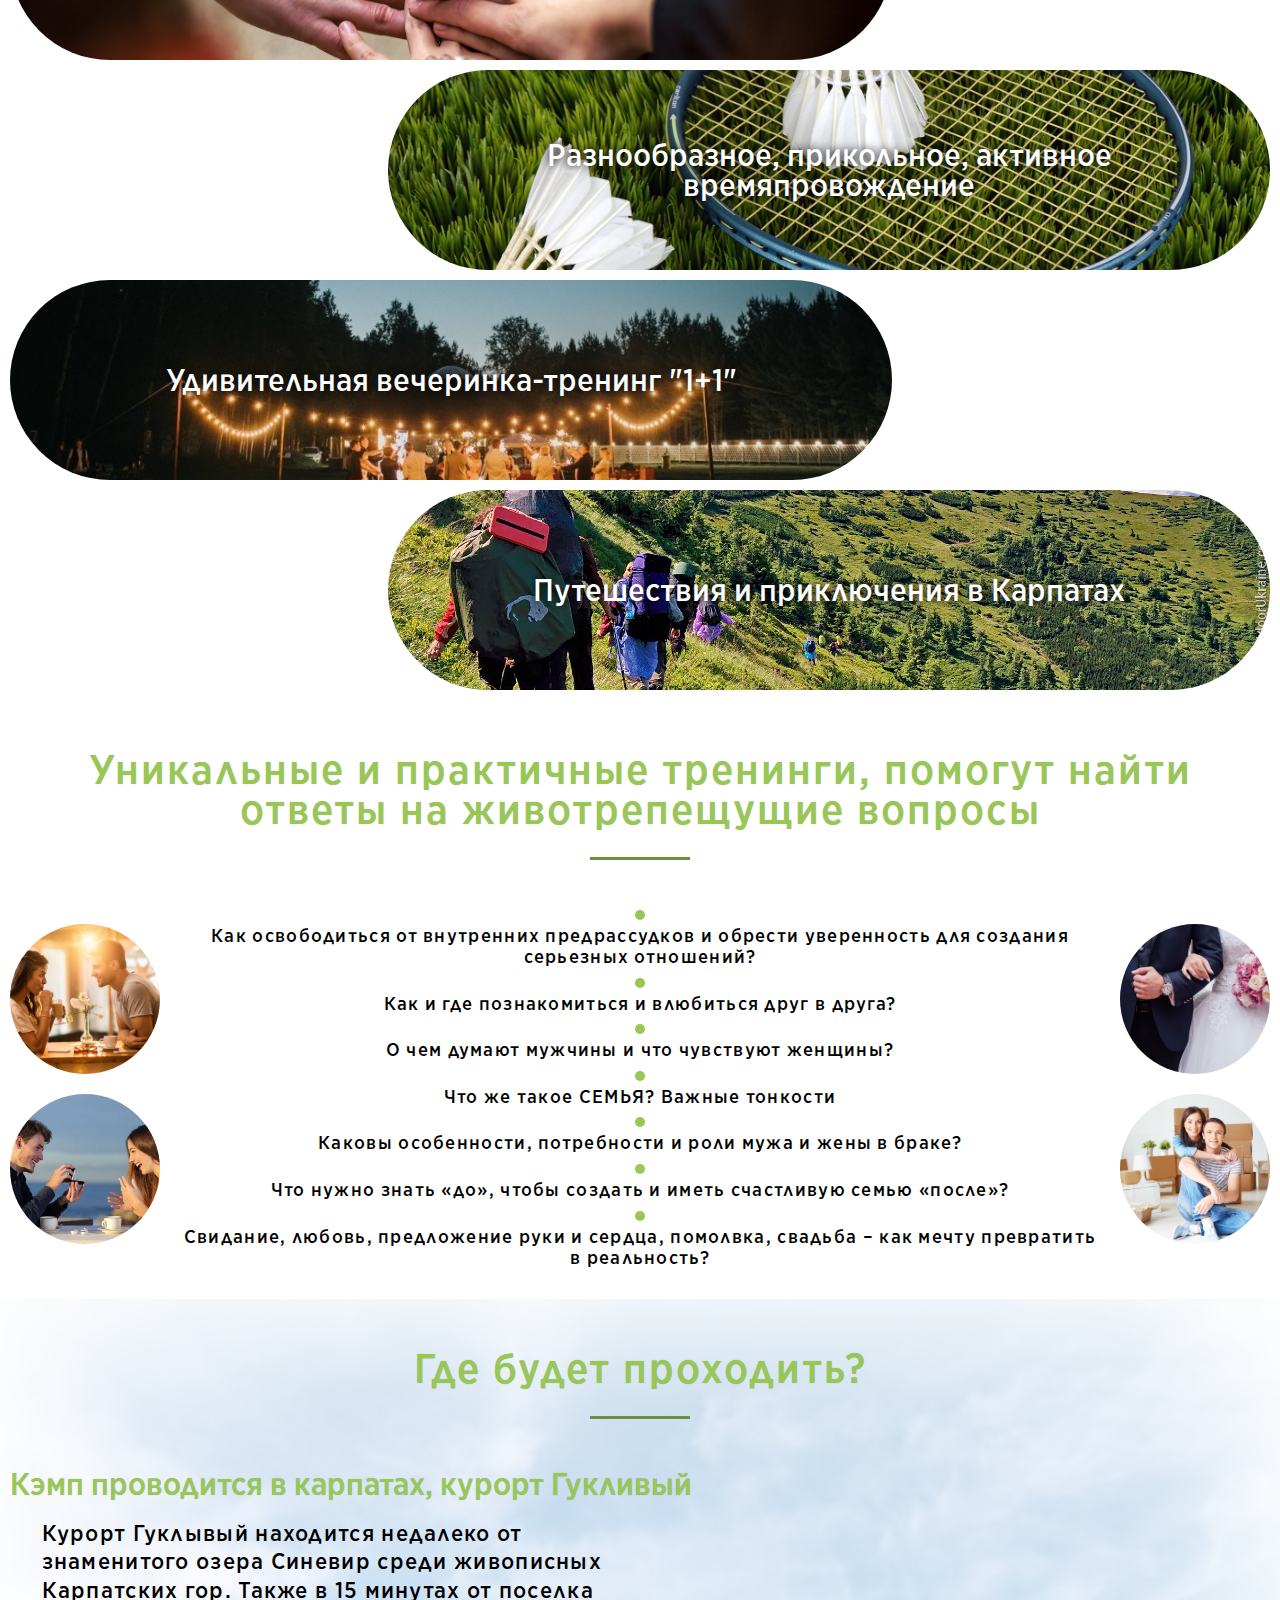
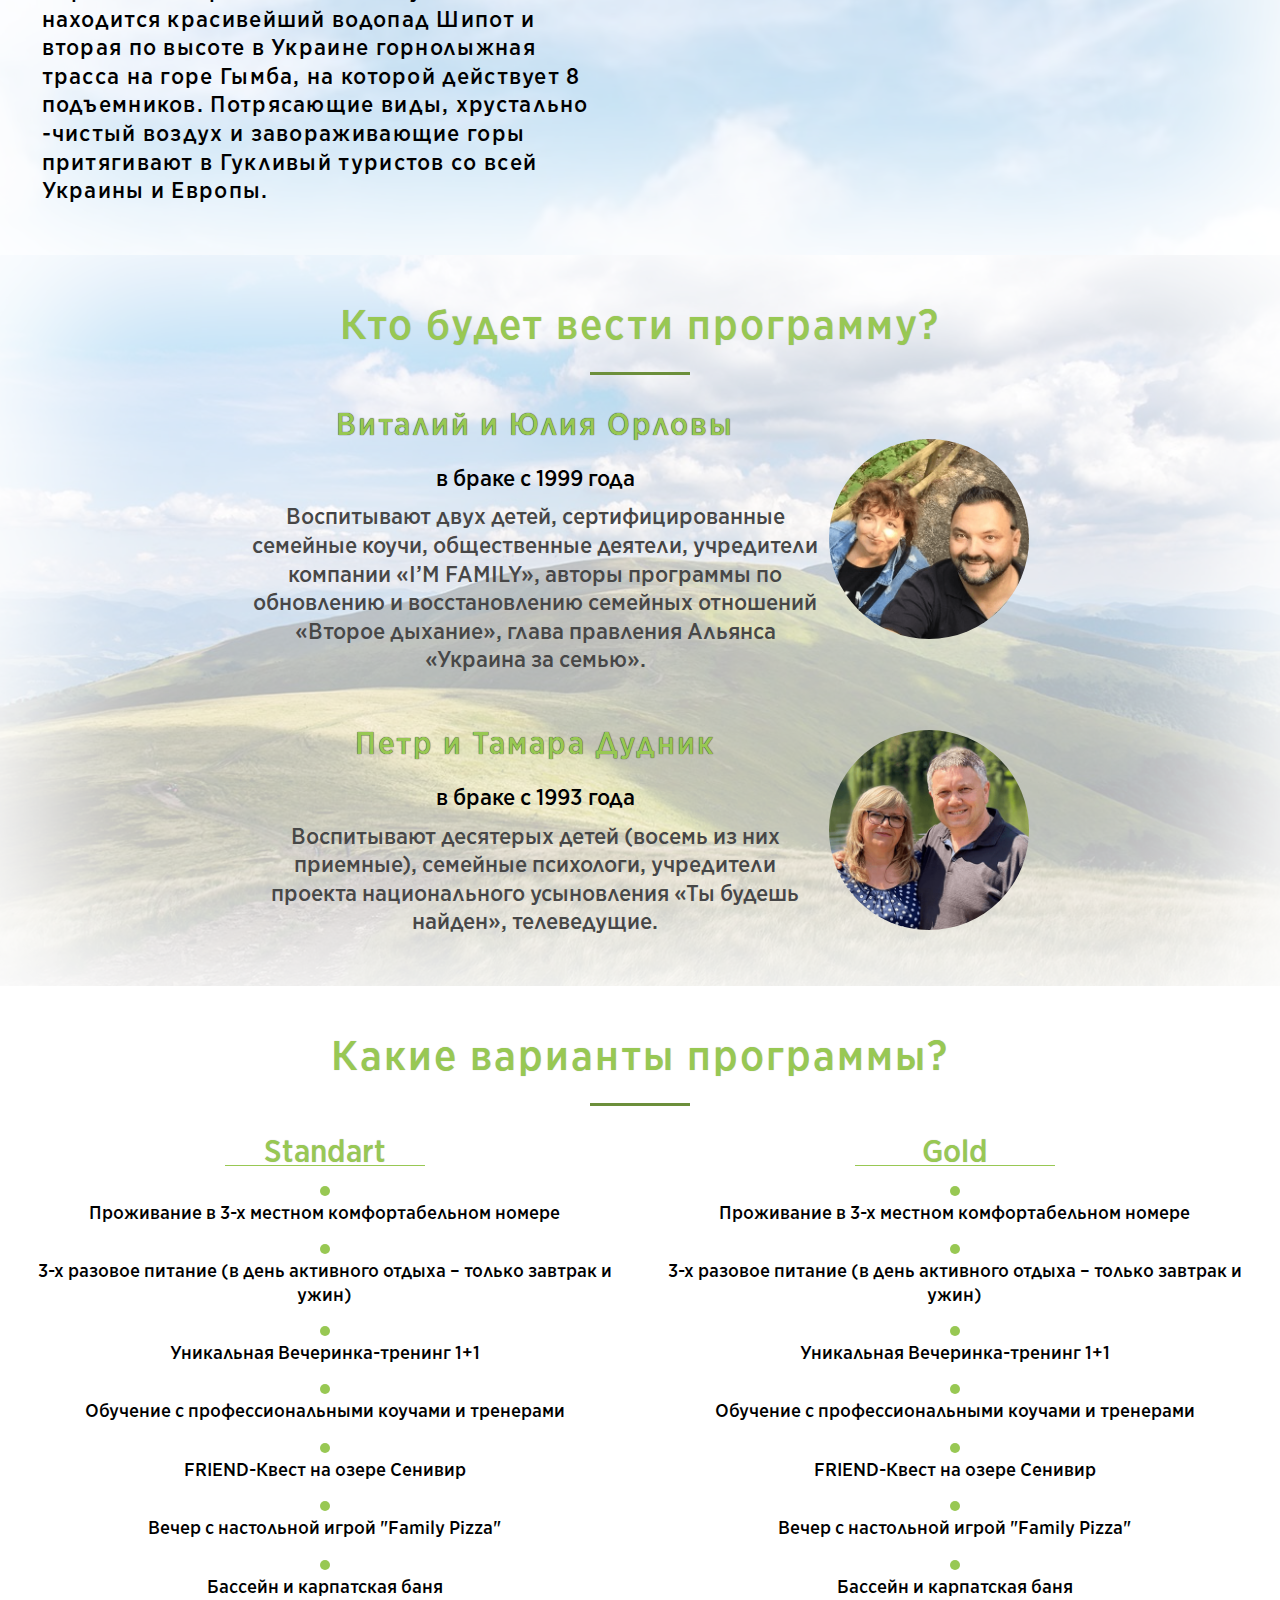
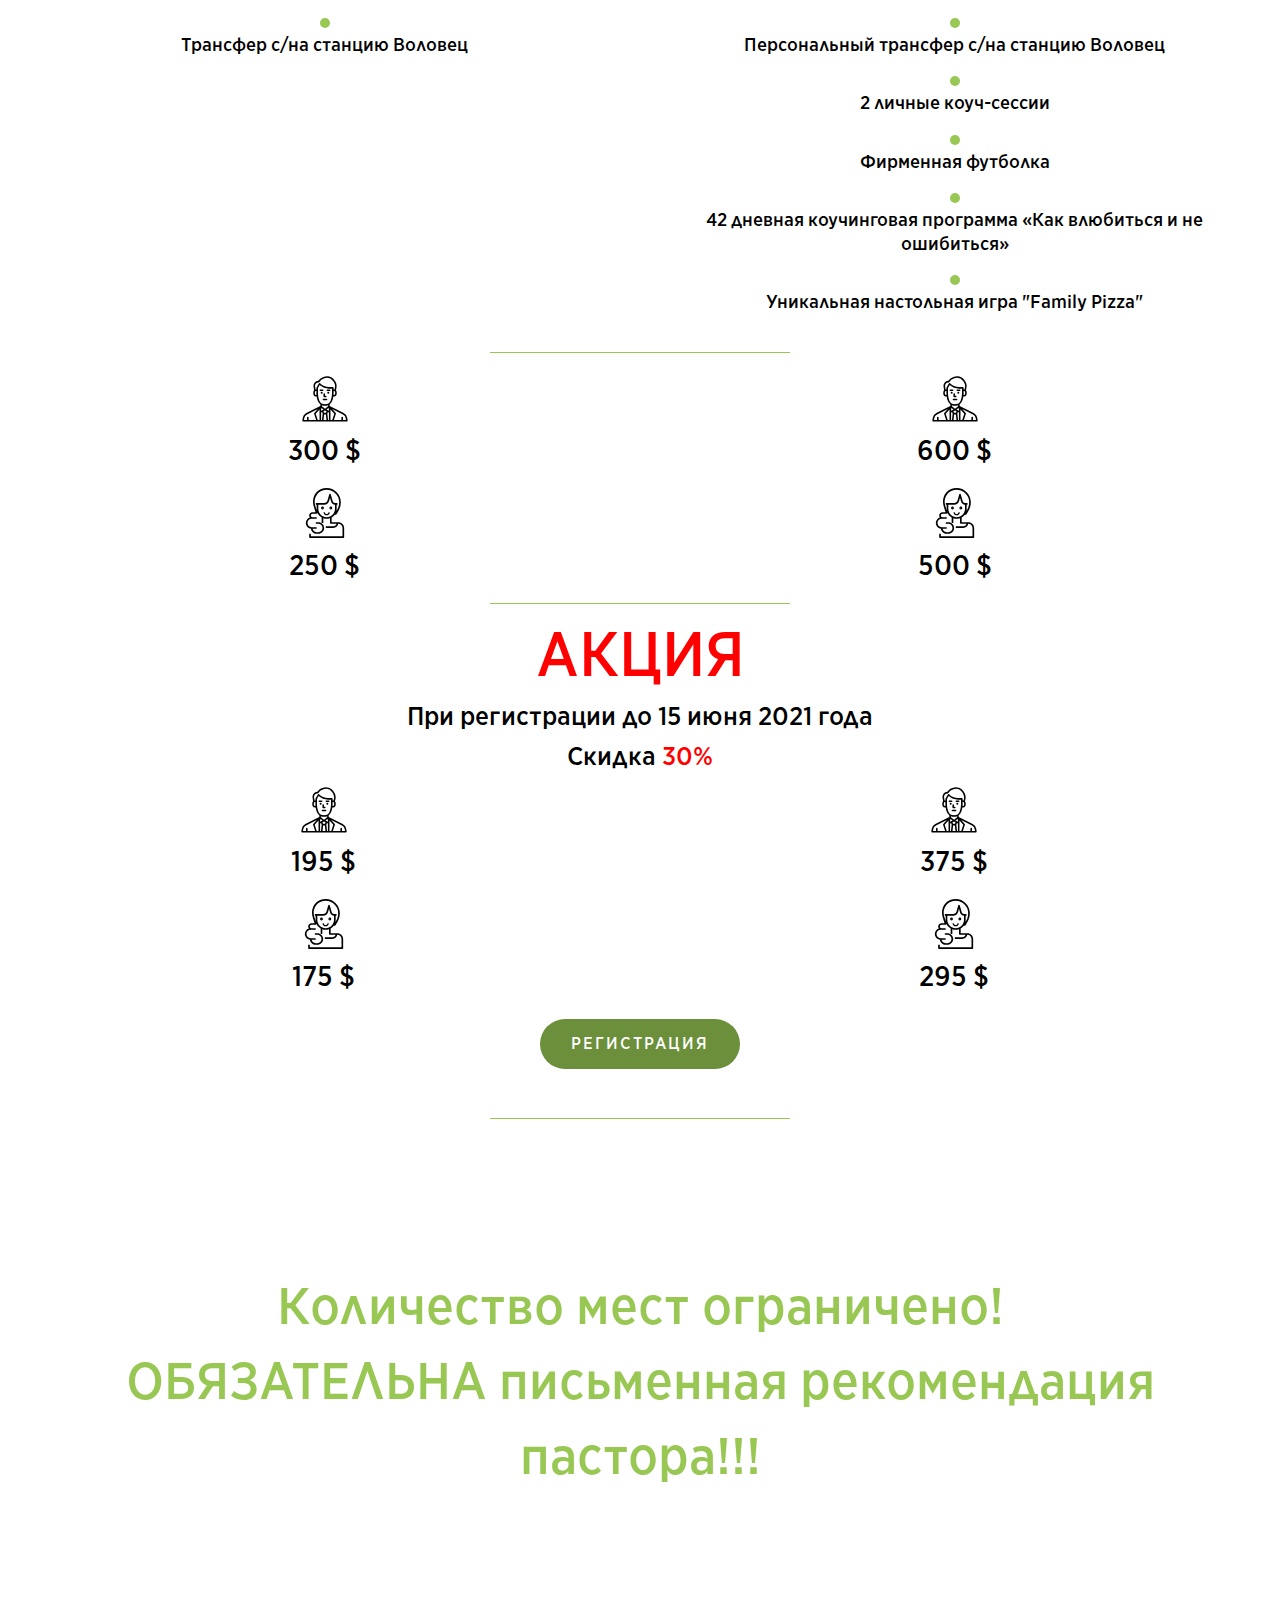
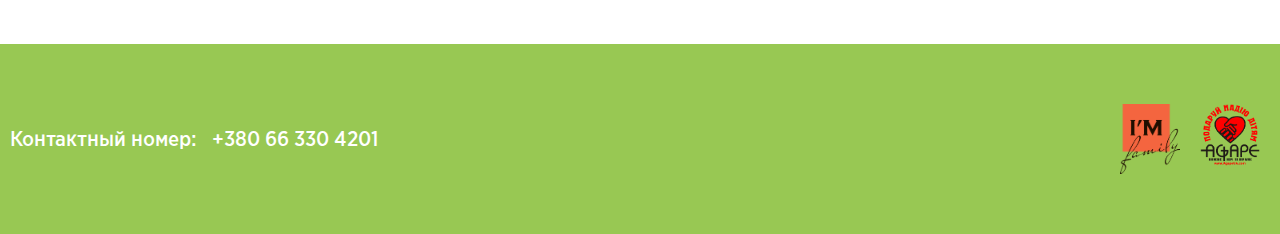
==== commit c759fd34: "0" ====
--- a/index.html
+++ b/index.html
@@ -25,7 +25,7 @@
           <h1>Один + Одна</h1>
           <p>
             Исключительно для тех, кто хочет влюбится и не ошибиться, и ГЛАВНОЕ
-            создать семью
+            - создать семью
           </p>
           <p>25-28 августа 2021 года</p>
           <p>курорт Гукливый, Закарпатье</p>
@@ -64,7 +64,7 @@
           </div>
           <div class="about_program__item about_program__left_2">
             <p>
-              Много качественного общения с открытыми и благочестивыми людьми
+              Много качественного общения
             </p>
           </div>
           <div class="about_program__container">
@@ -105,7 +105,7 @@
                 О чем думают мужчины и что чувствуют женщины?
               </li>
               <li class="qestions__point">
-                Что же такое СЕМЬЯ? Ее секреты и подводные камни.
+                Что же такое СЕМЬЯ? Важные тонкости
               </li>
               <li class="qestions__point">
                 Каковы особенности, потребности и роли мужа и жены в браке?
@@ -230,7 +230,8 @@
                 <li>2 личные коуч-сессии</li>
                 <li>Фирменная футболка</li>
                 <li>
-                  42 дневная коучинговая программа «Как влюбится и не ошибиться»
+                  42 дневная коучинговая программа «Как влюбиться и не
+                  ошибиться»
                 </li>
                 <li>Уникальная настольная игра "Family Pizza"</li>
               </ul>
--- a/css/style.css
+++ b/css/style.css
@@ -295,6 +295,10 @@
   text-align: center;
   padding: 0 15px;
   text-shadow: 0 0 10px #000;
+  transition-duration: 600ms;
+}
+.about_program__item:hover {
+  width: 75%;
 }
 
 .about_program__left_1 {
@@ -658,6 +662,9 @@
 }
 .sale p span {
   color: red;
+}
+.sale .registration {
+  padding-top: 25px;
 }
 
 .sale__row {
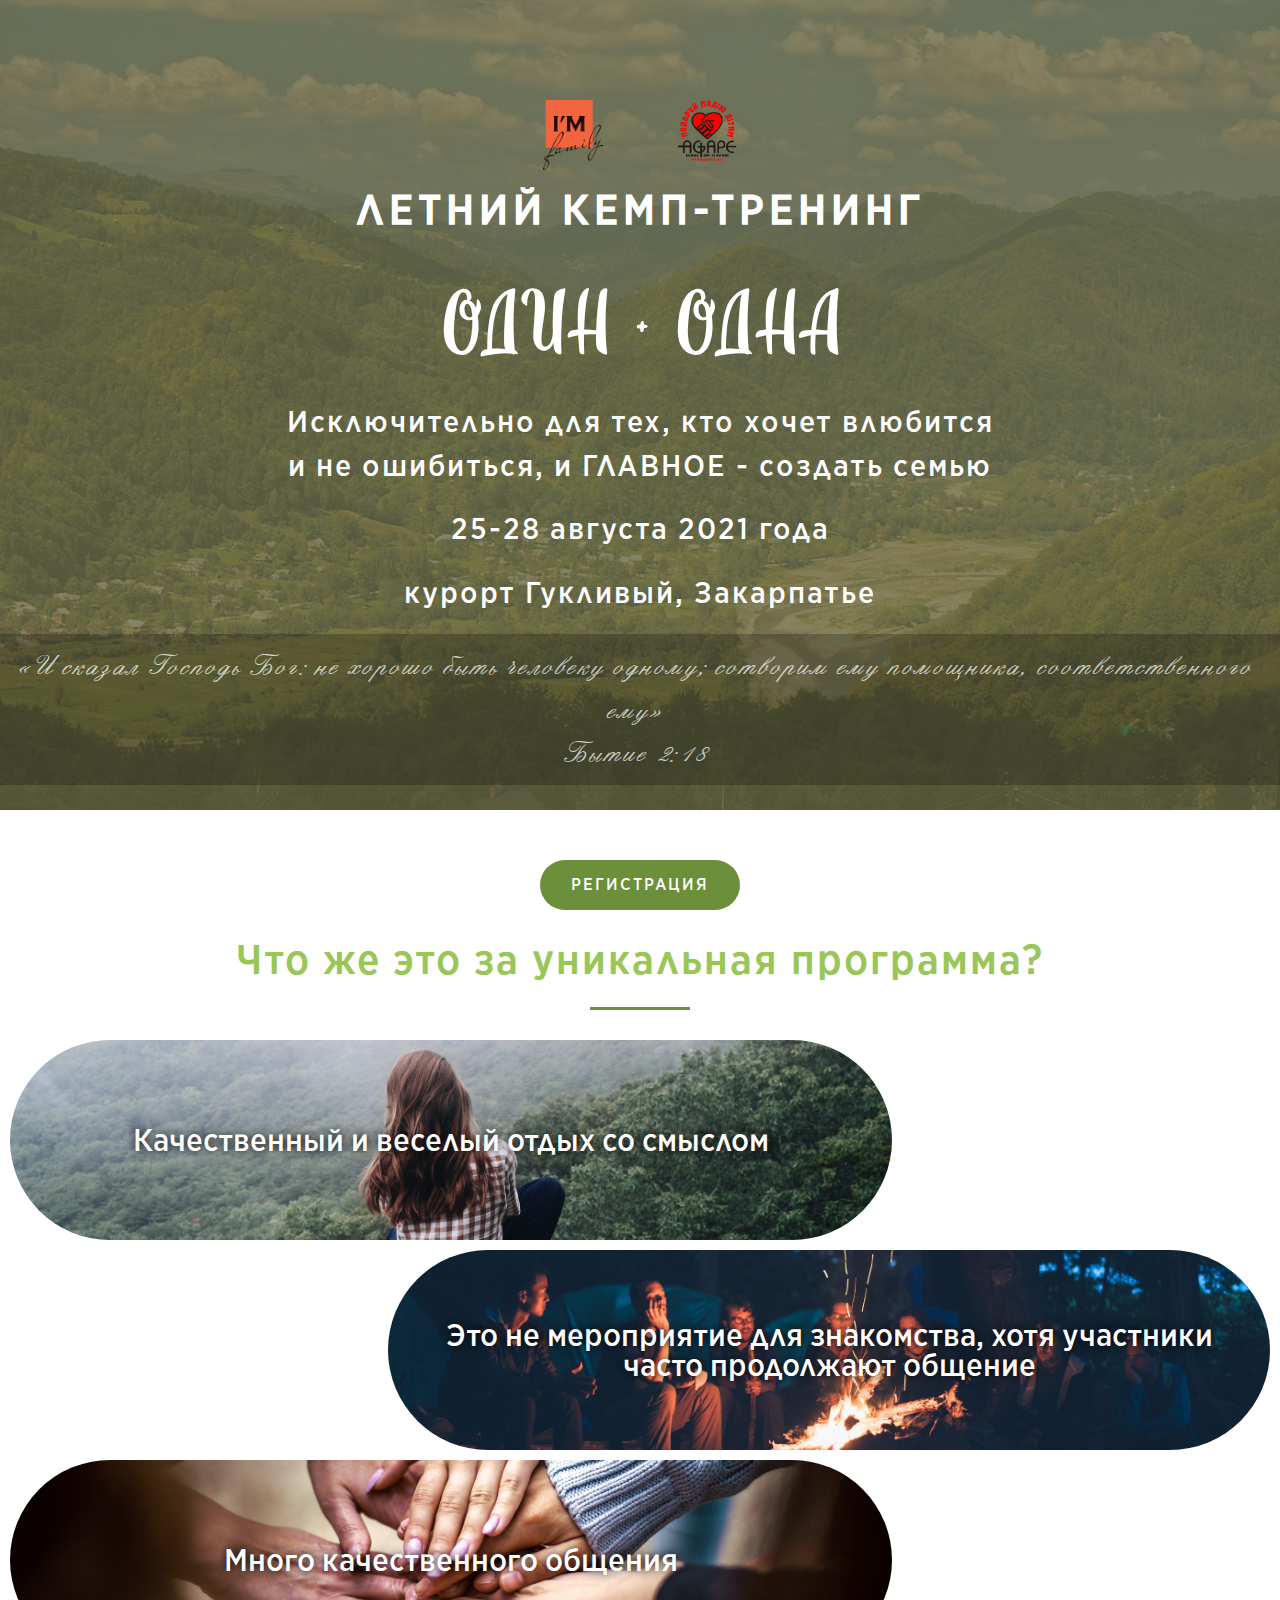
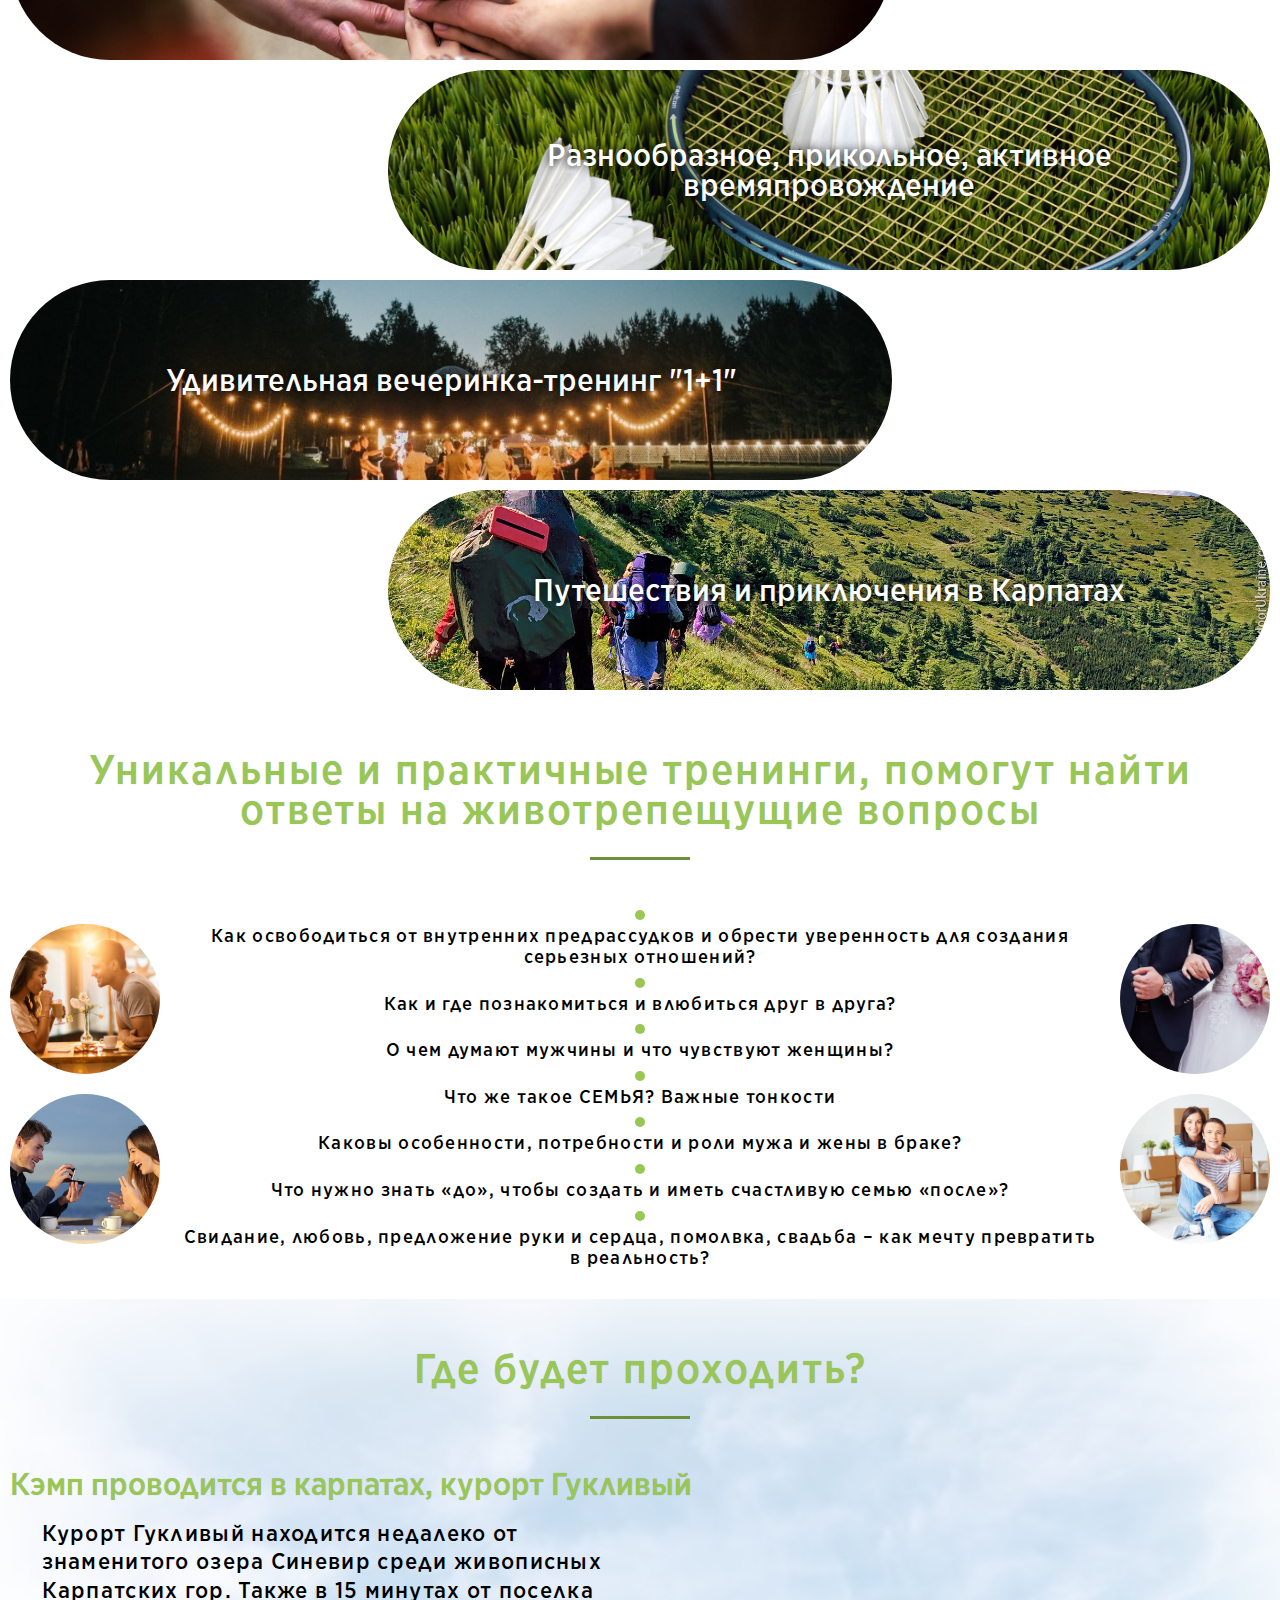
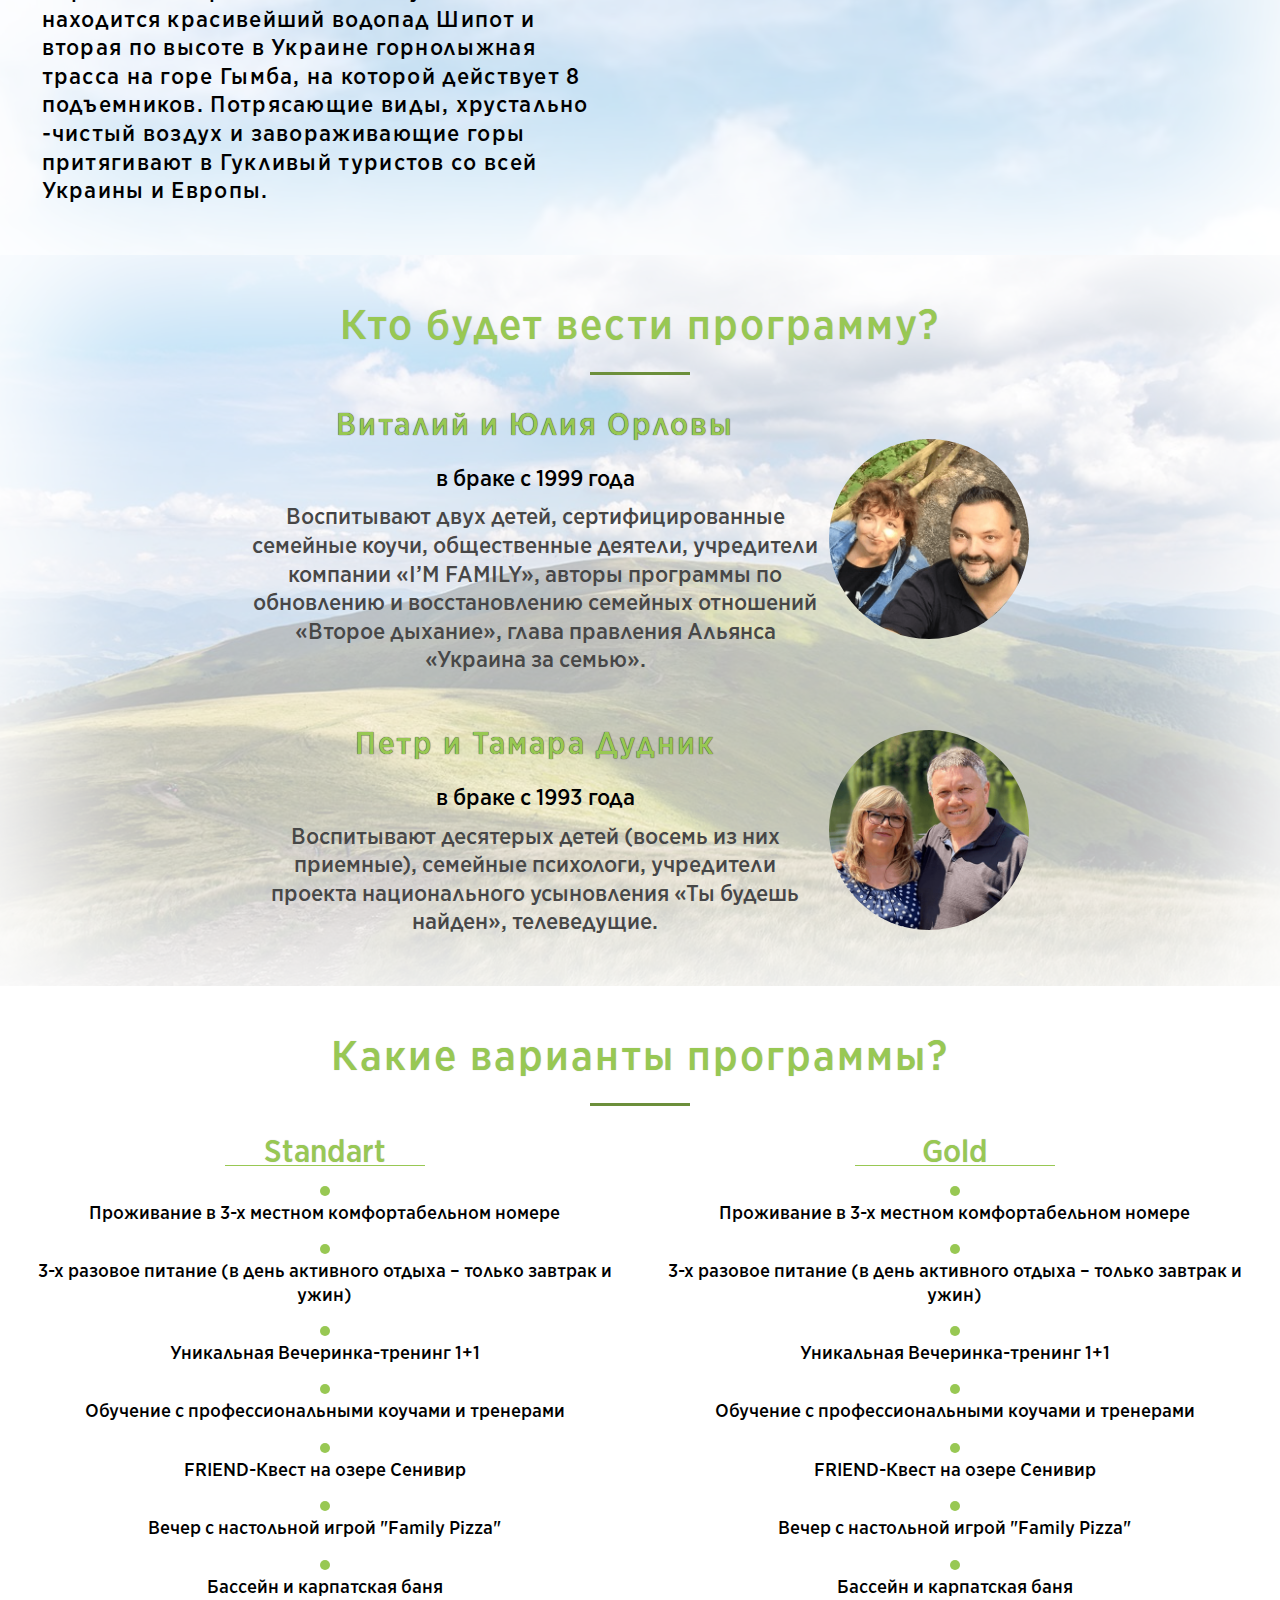
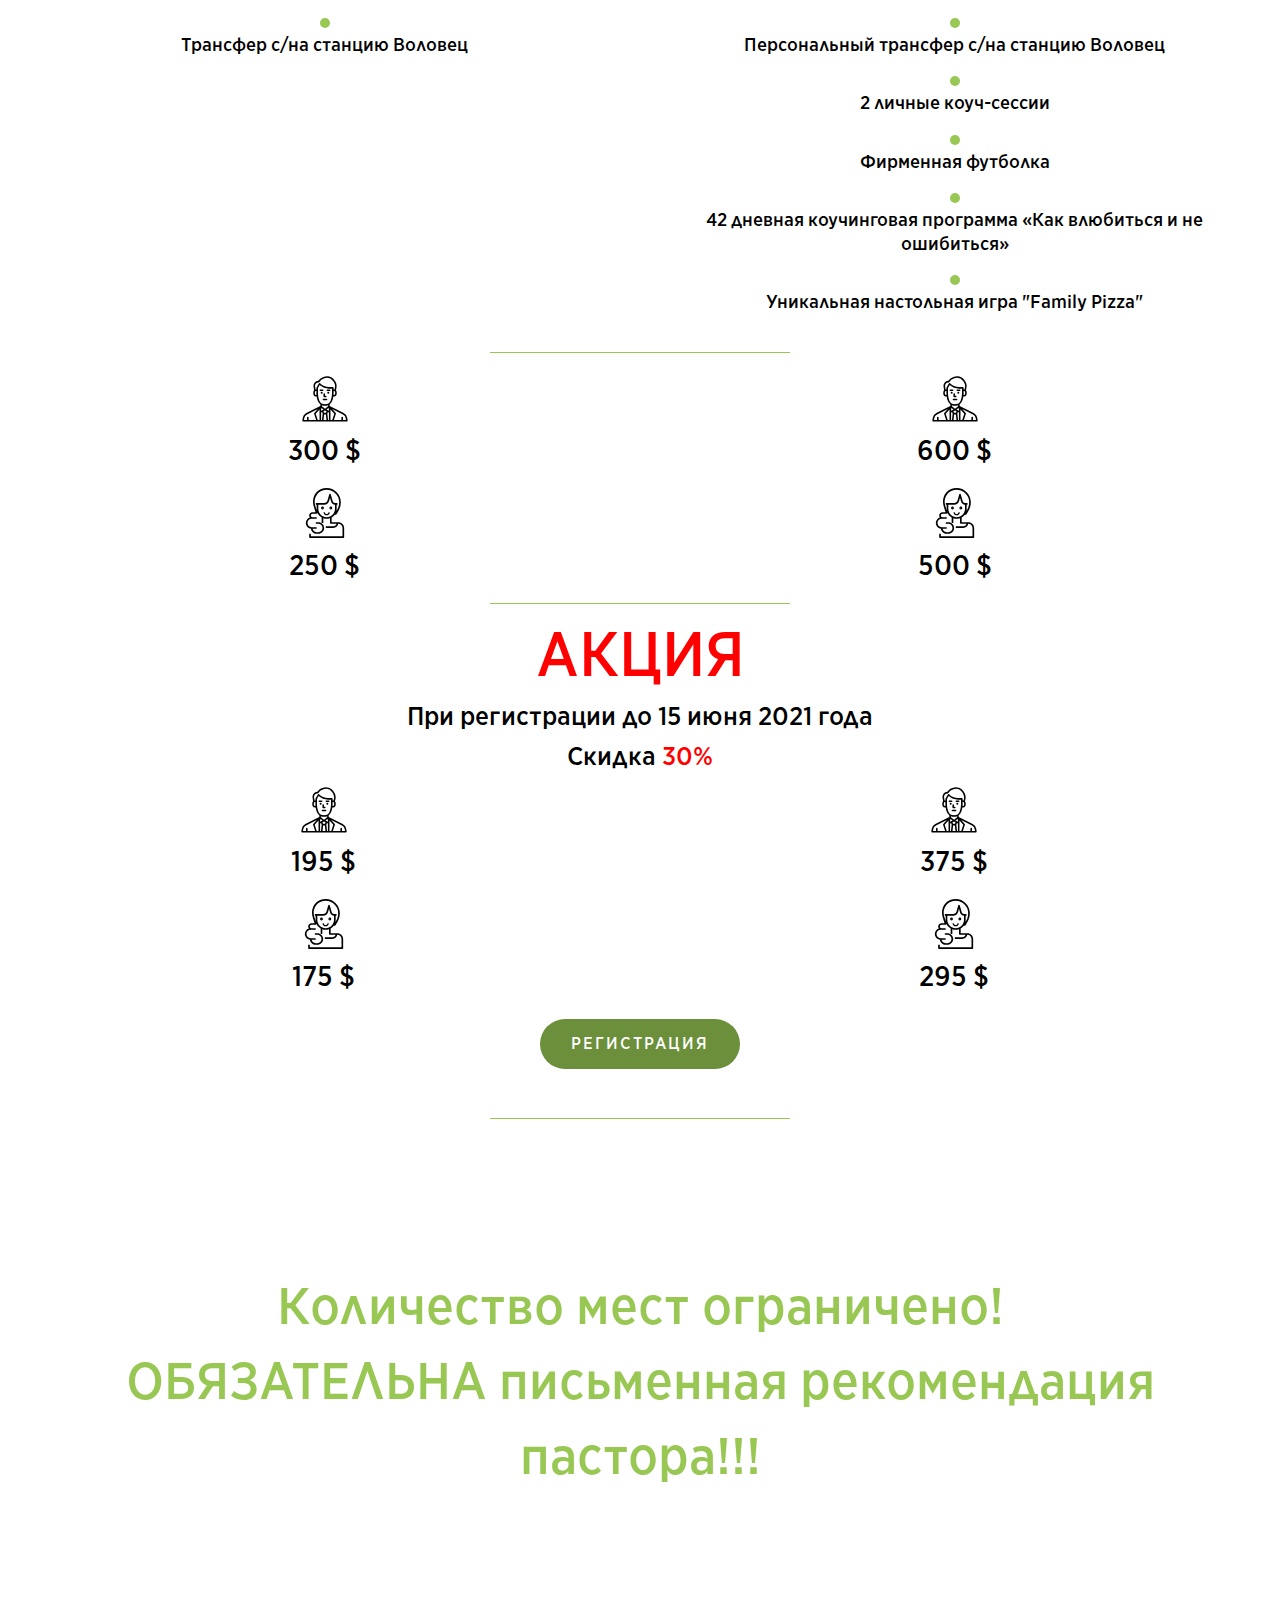
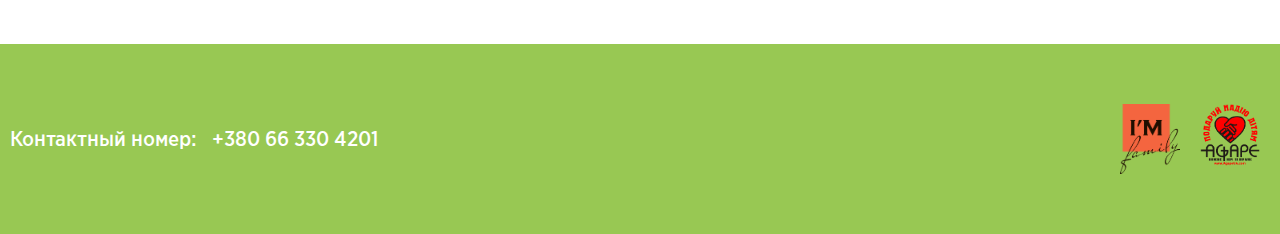
==== commit 43127d40: "mhg" ====
--- a/index.html
+++ b/index.html
@@ -136,7 +136,7 @@
           <div class="location__row">
             <div class="location__item location__info">
               <p>
-                Курорт Гуклывый находится недалеко от знаменитого озера Синевир
+                Курорт Гукливый находится недалеко от знаменитого озера Синевир
                 среди живописных Карпатских гор. Также в 15 минутах от поселка
                 находится красивейший водопад Шипот и вторая по высоте в Украине
                 горнолыжная трасса на горе Гымба, на которой действует 8
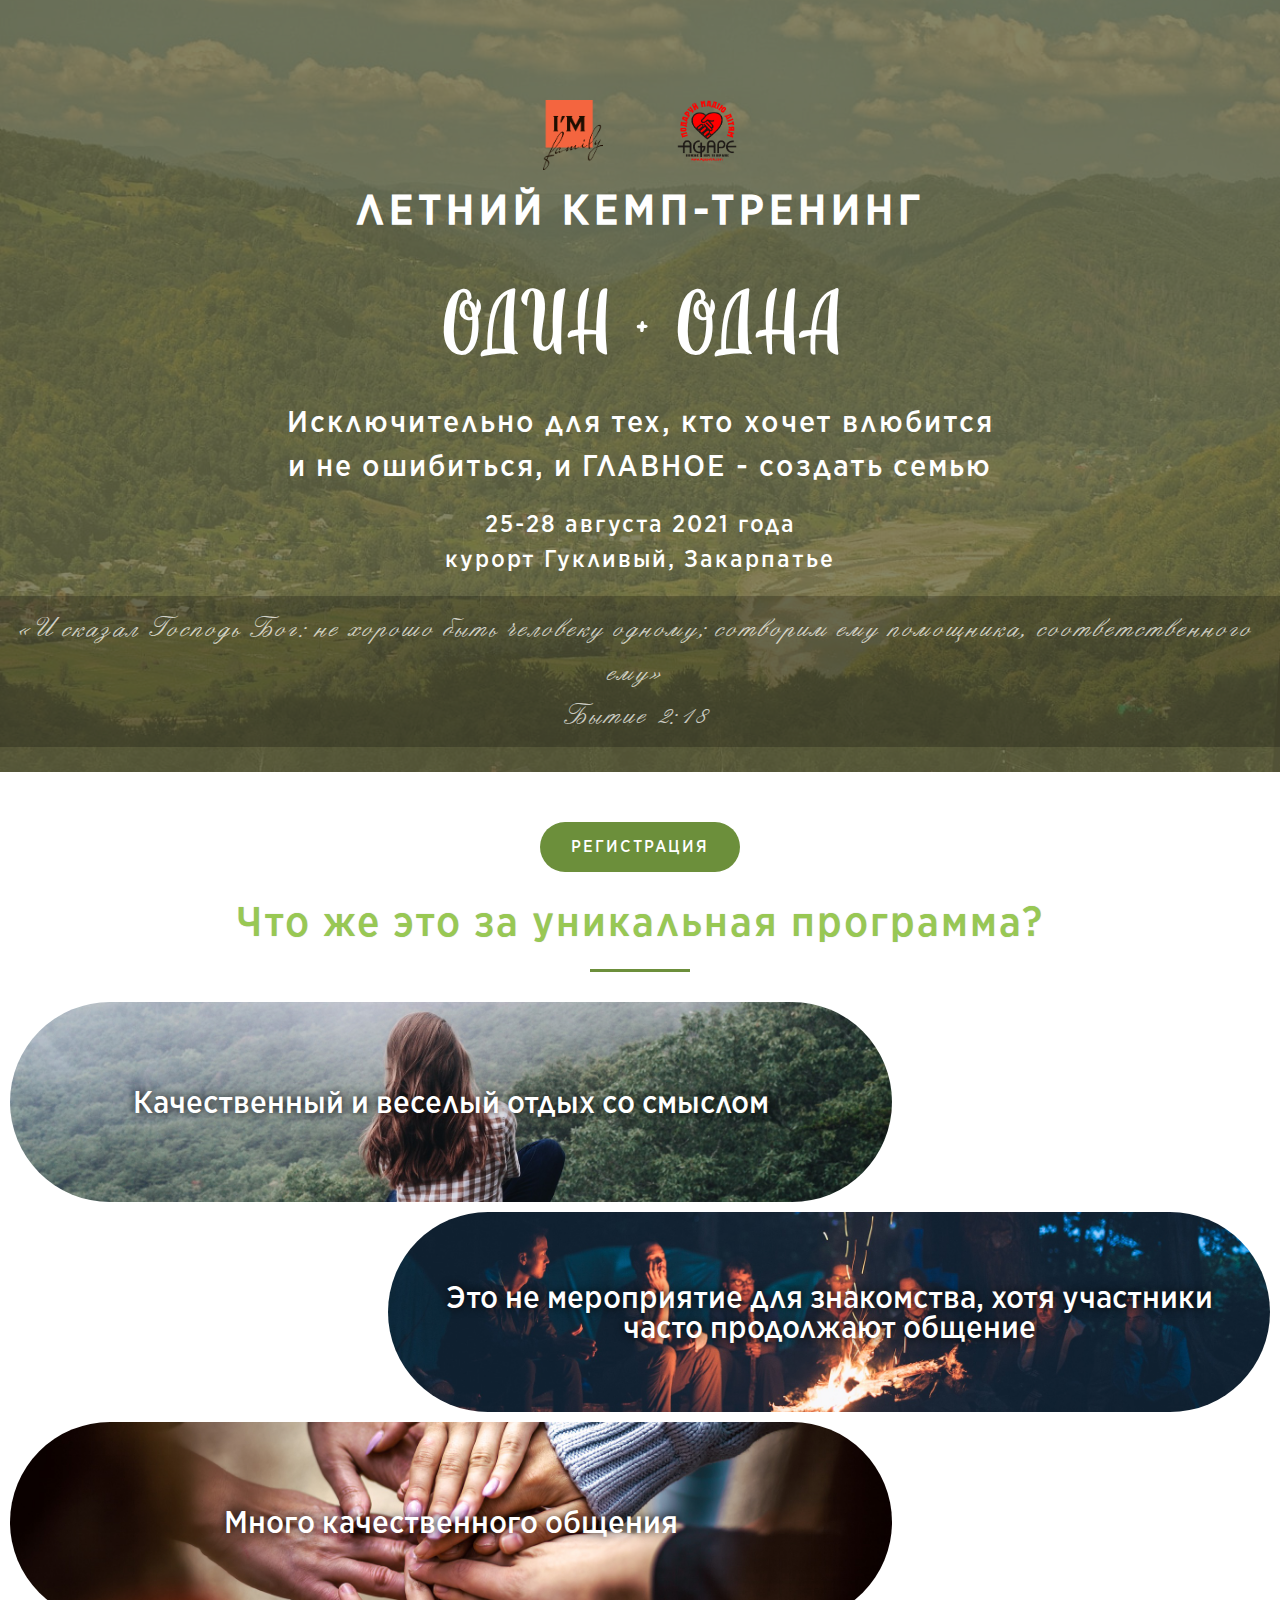
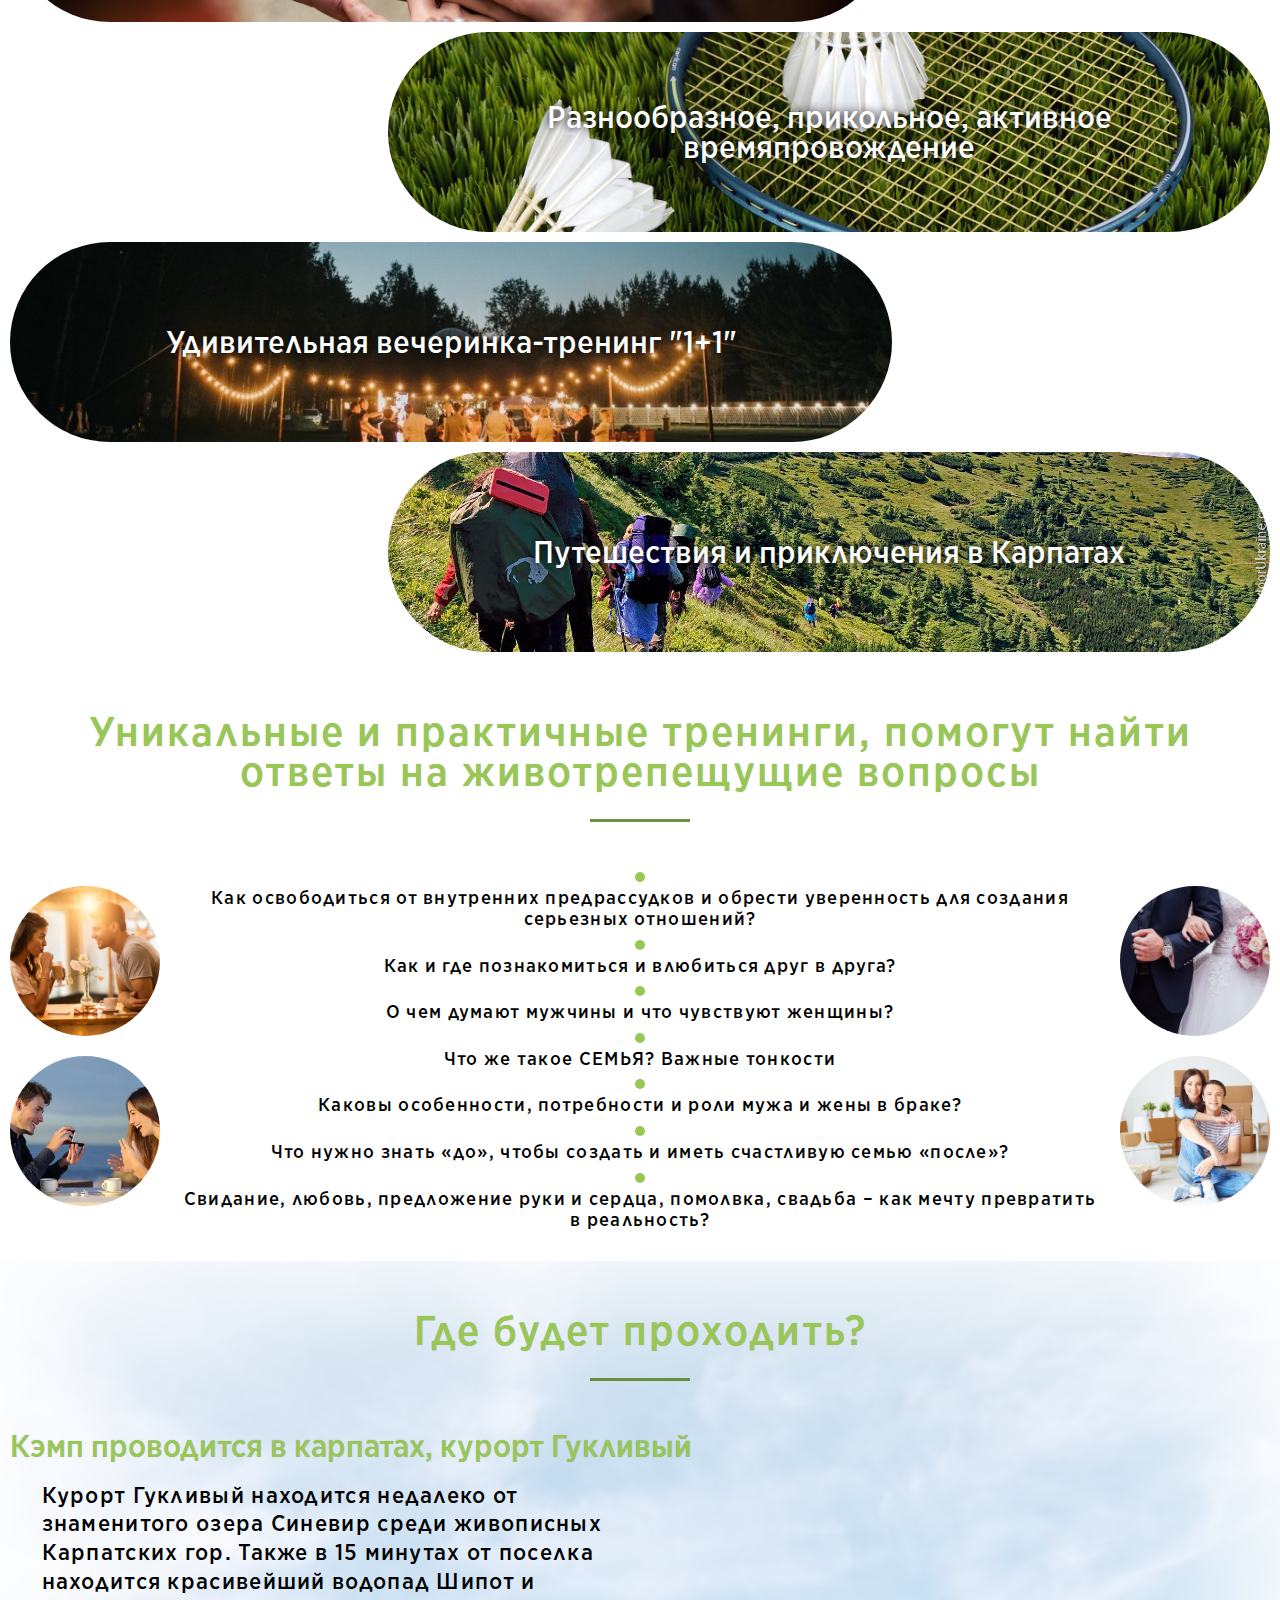
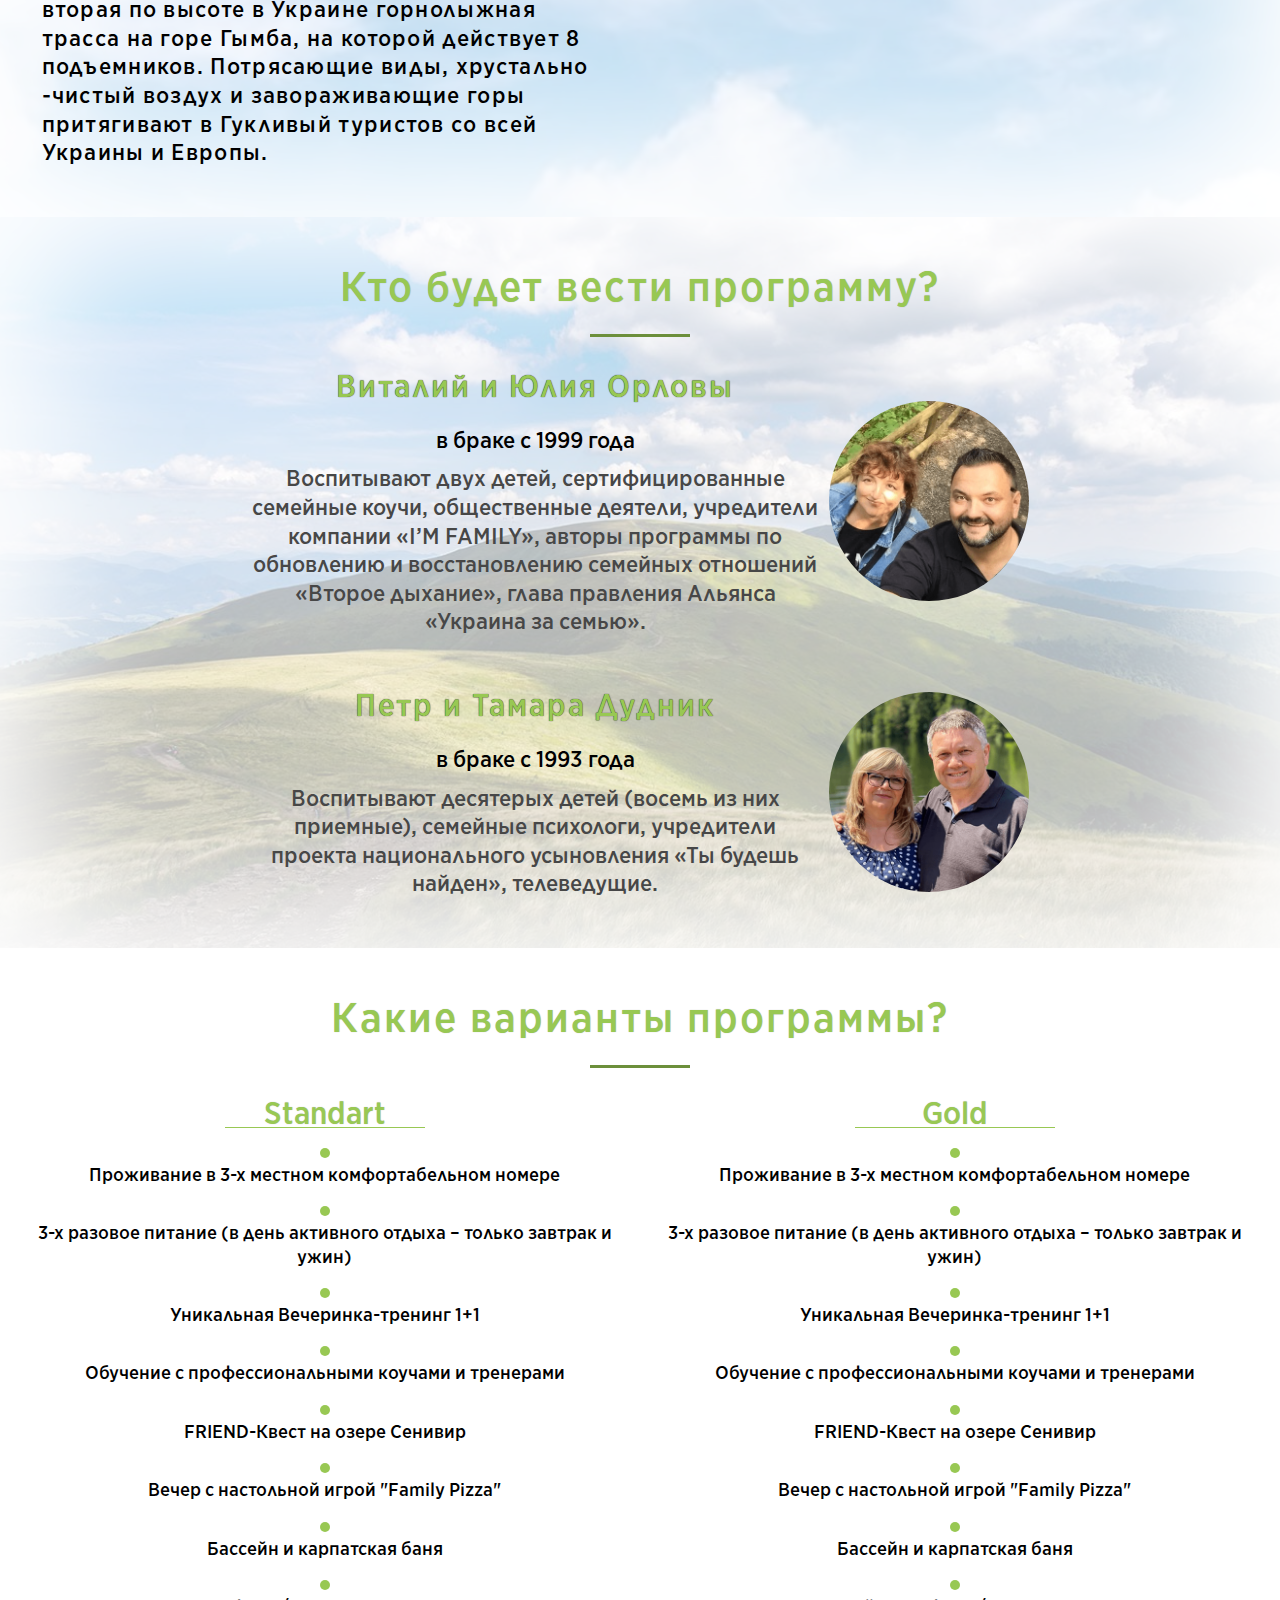
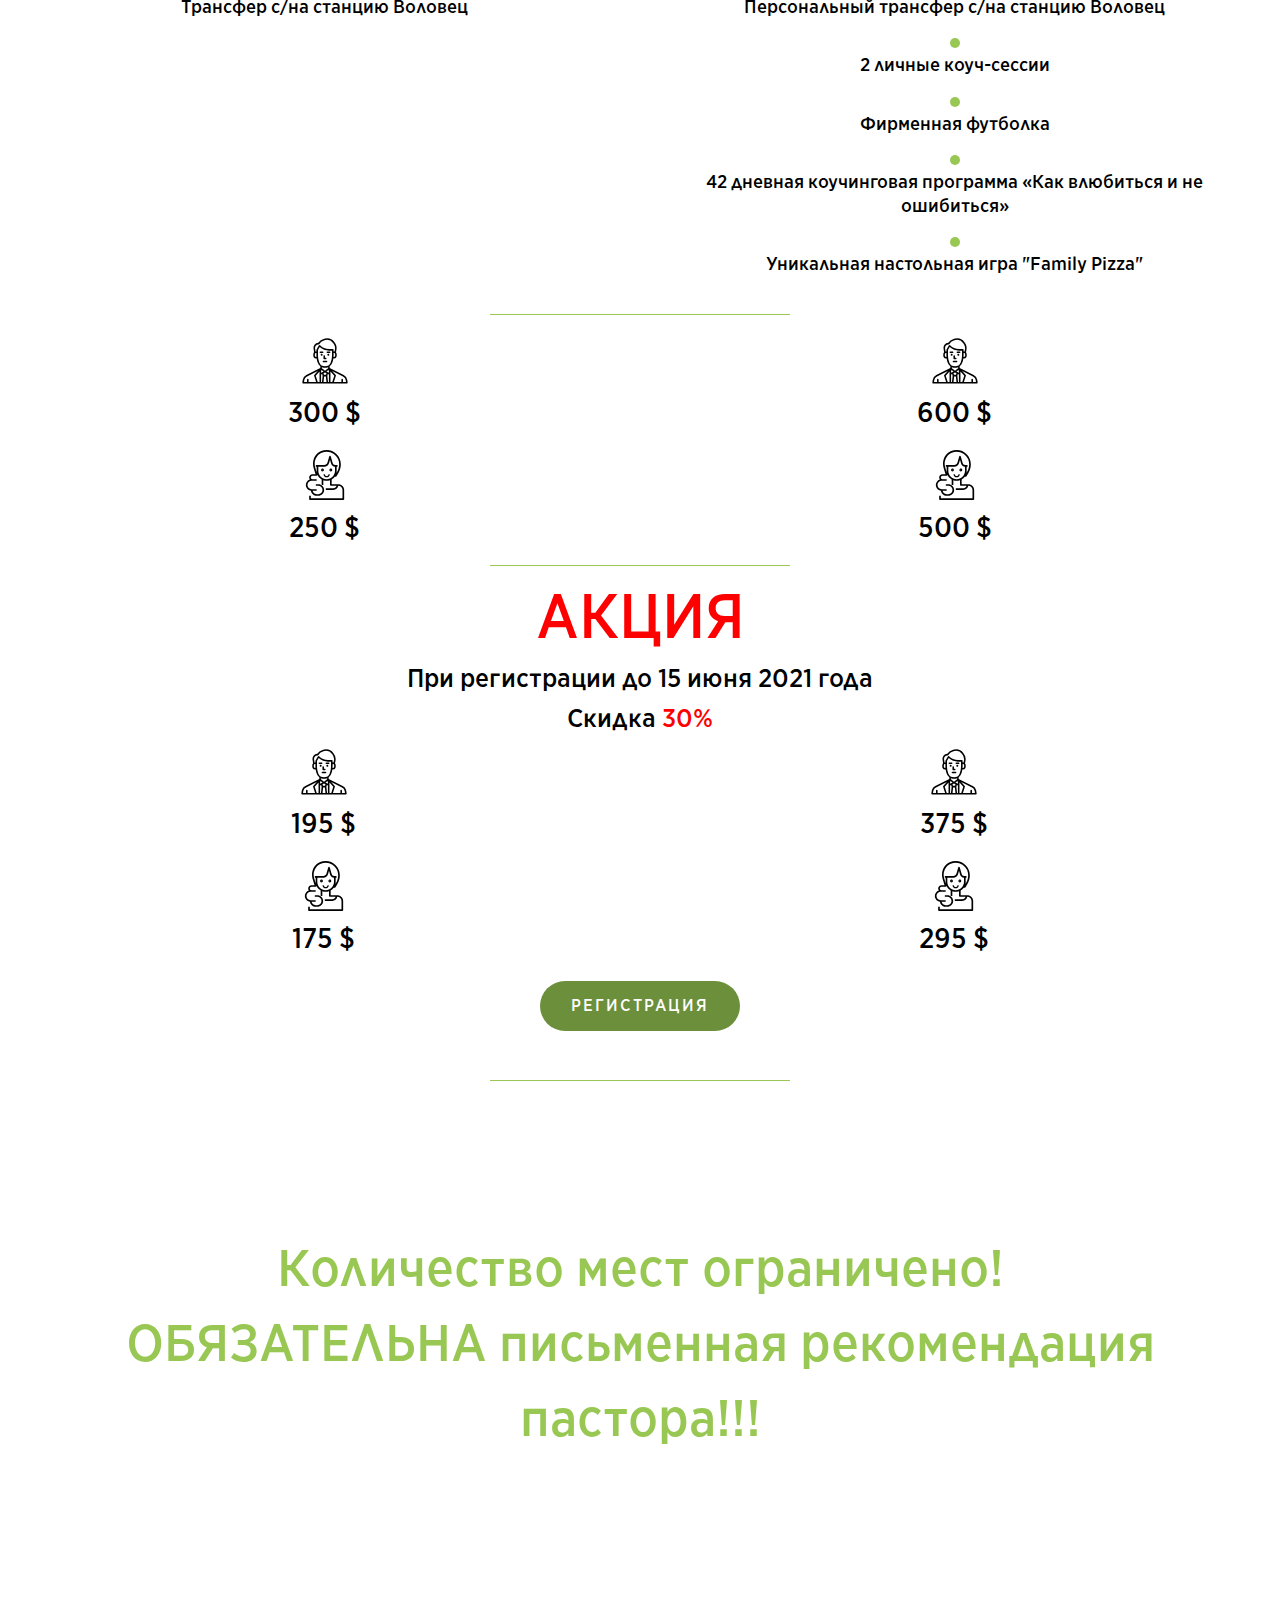
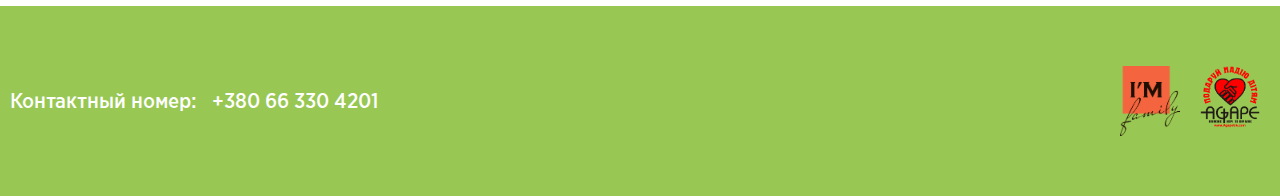
==== commit 90e6f943: "m" ====
--- a/index.html
+++ b/index.html
@@ -27,8 +27,10 @@
             Исключительно для тех, кто хочет влюбится и не ошибиться, и ГЛАВНОЕ
             - создать семью
           </p>
-          <p>25-28 августа 2021 года</p>
-          <p>курорт Гукливый, Закарпатье</p>
+          <p>
+            25-28 августа 2021 года <br />
+            курорт Гукливый, Закарпатье
+          </p>
         </div>
         <p class="quote">
           «И сказал Господь Бог: не хорошо быть человеку одному; сотворим ему
--- a/css/style.css
+++ b/css/style.css
@@ -185,6 +185,9 @@
   margin: 0 0 20px;
   letter-spacing: 2px;
   line-height: 1.5;
+}
+.first_screen p:last-child {
+  font-size: 23px;
 }
 .first_screen .container {
   max-width: 730px;
